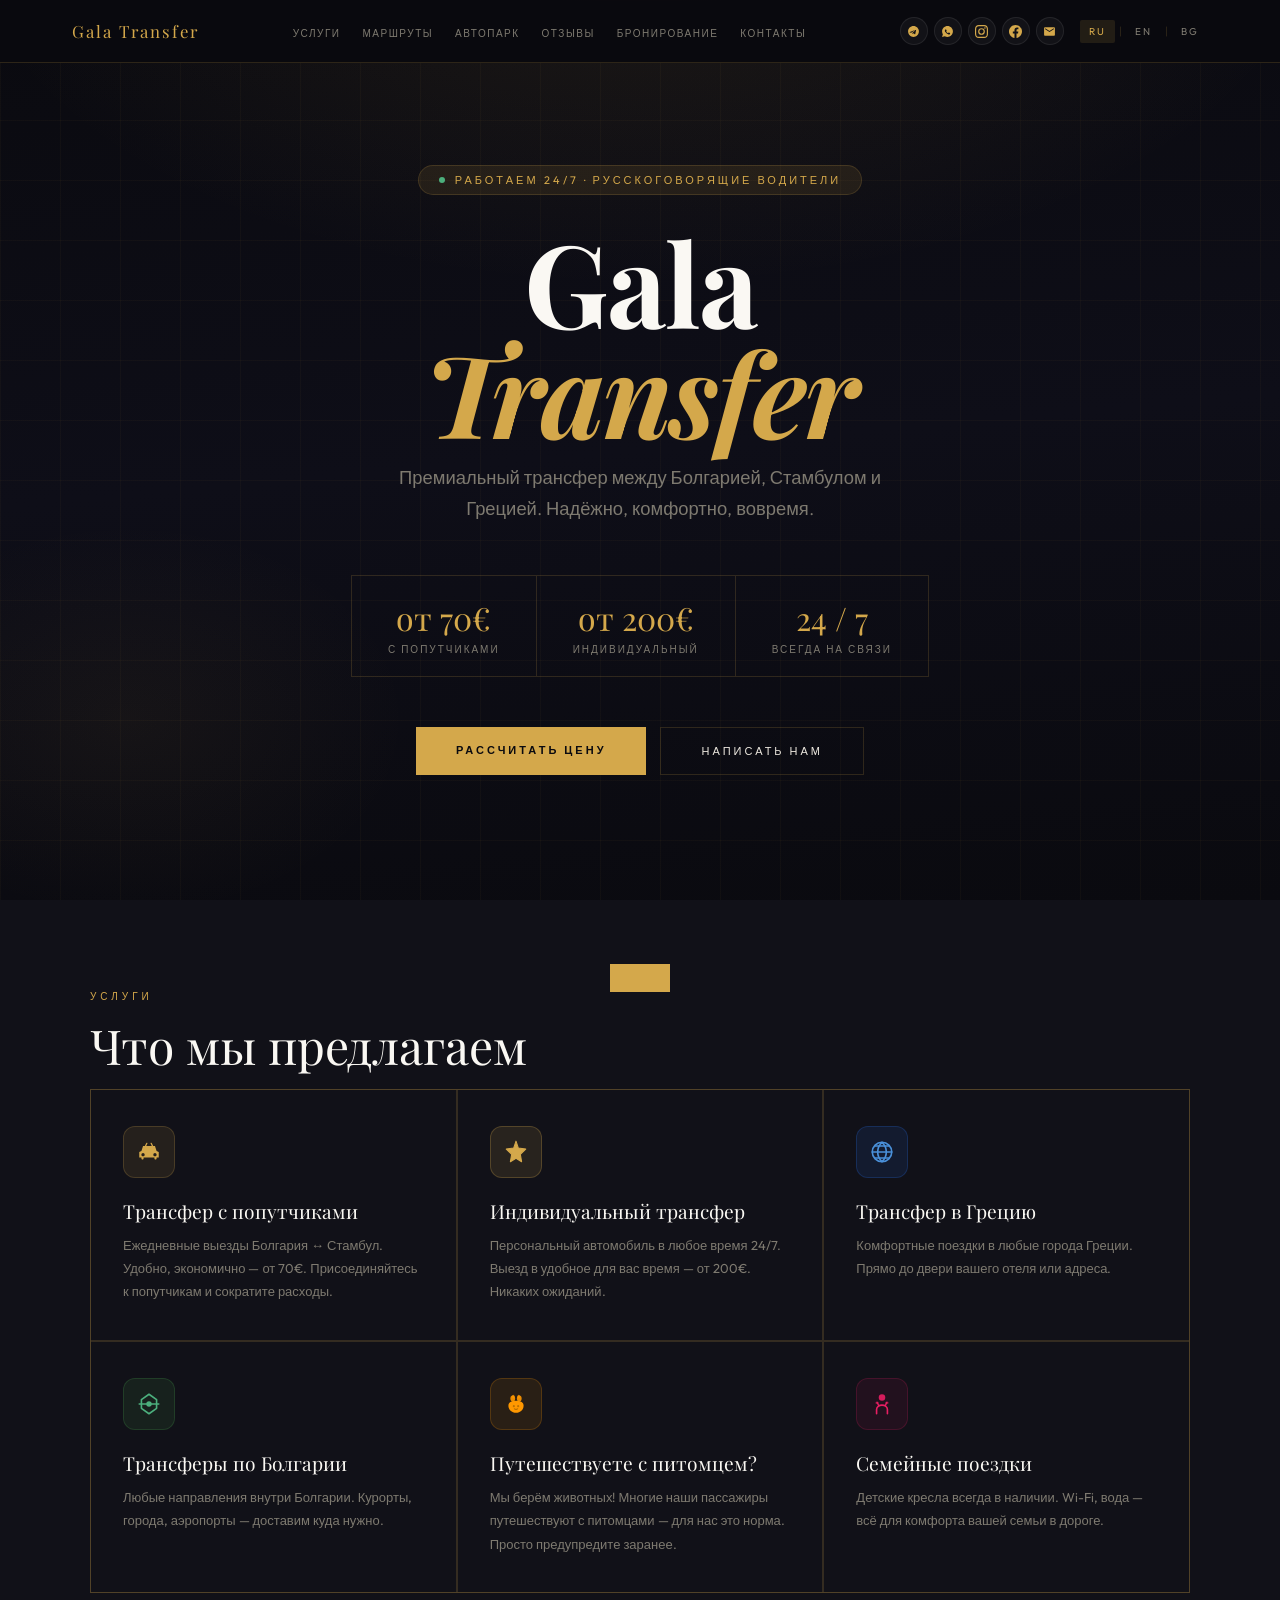
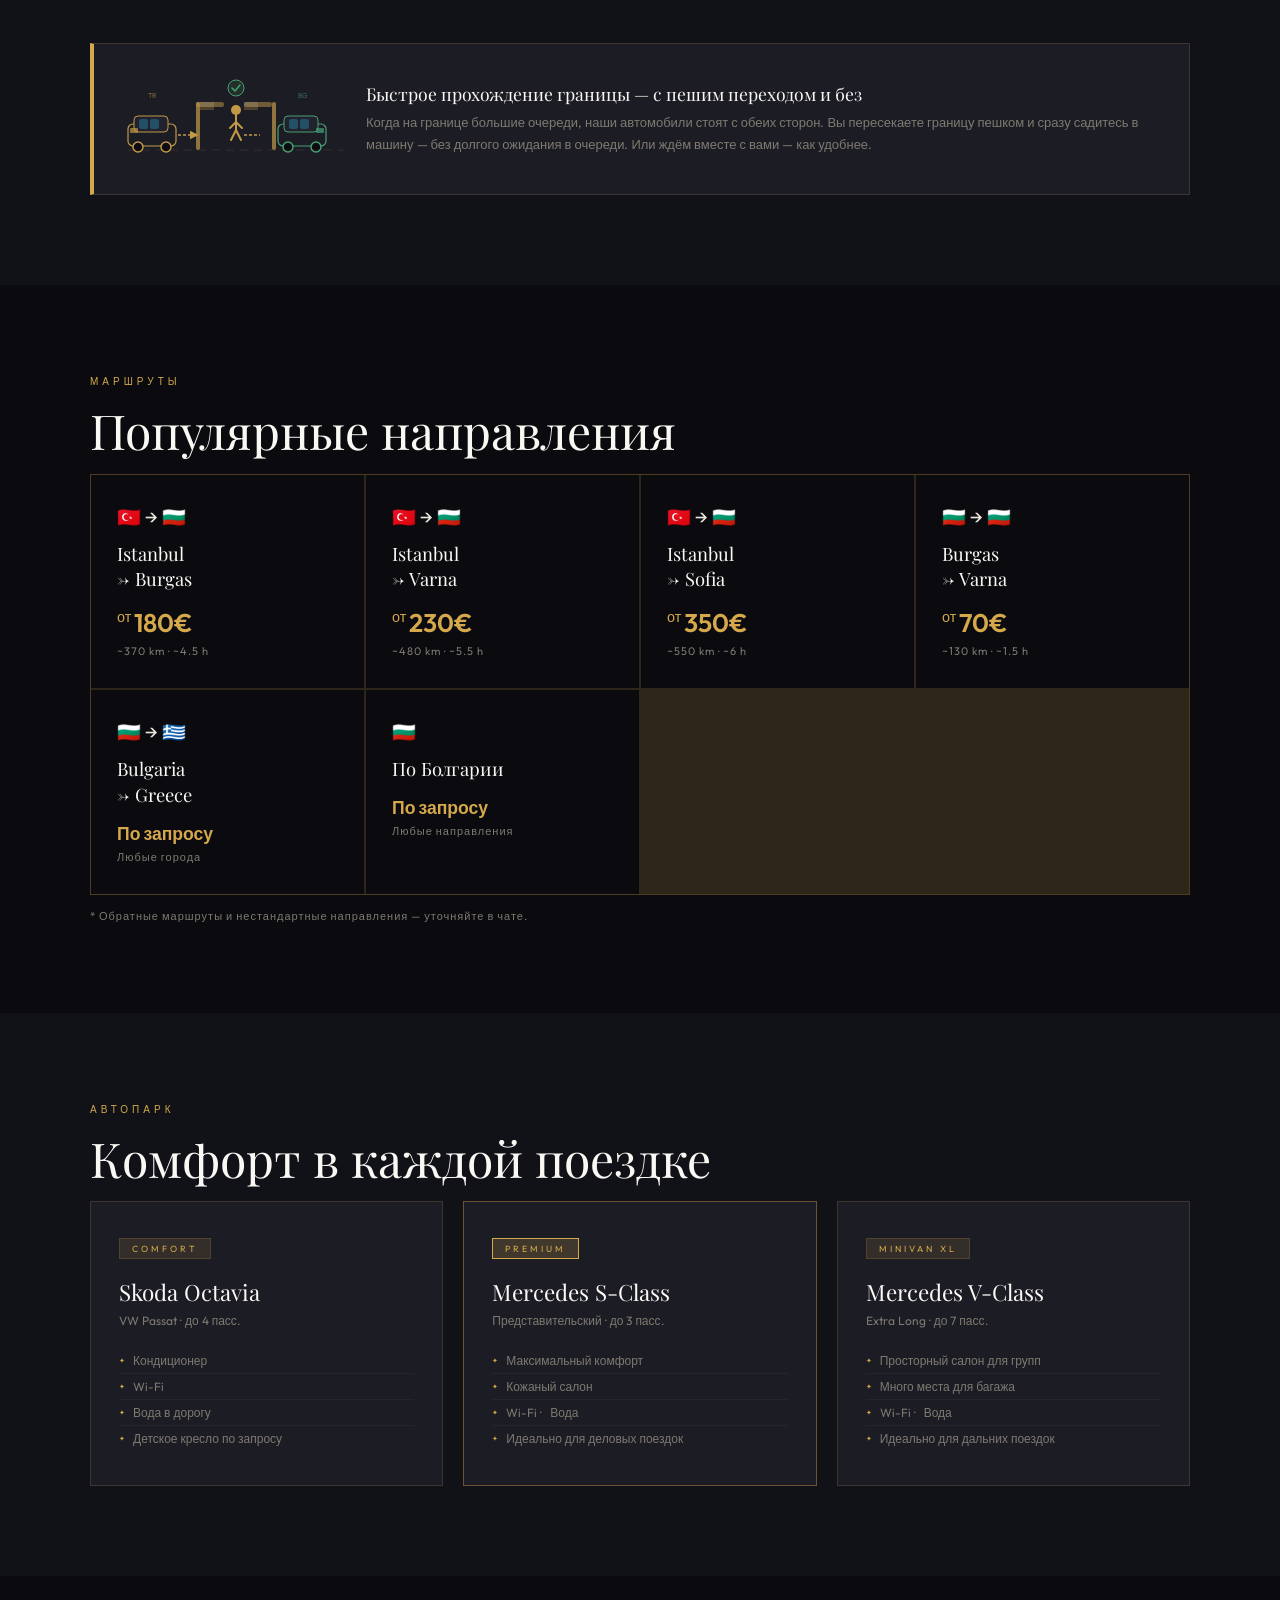
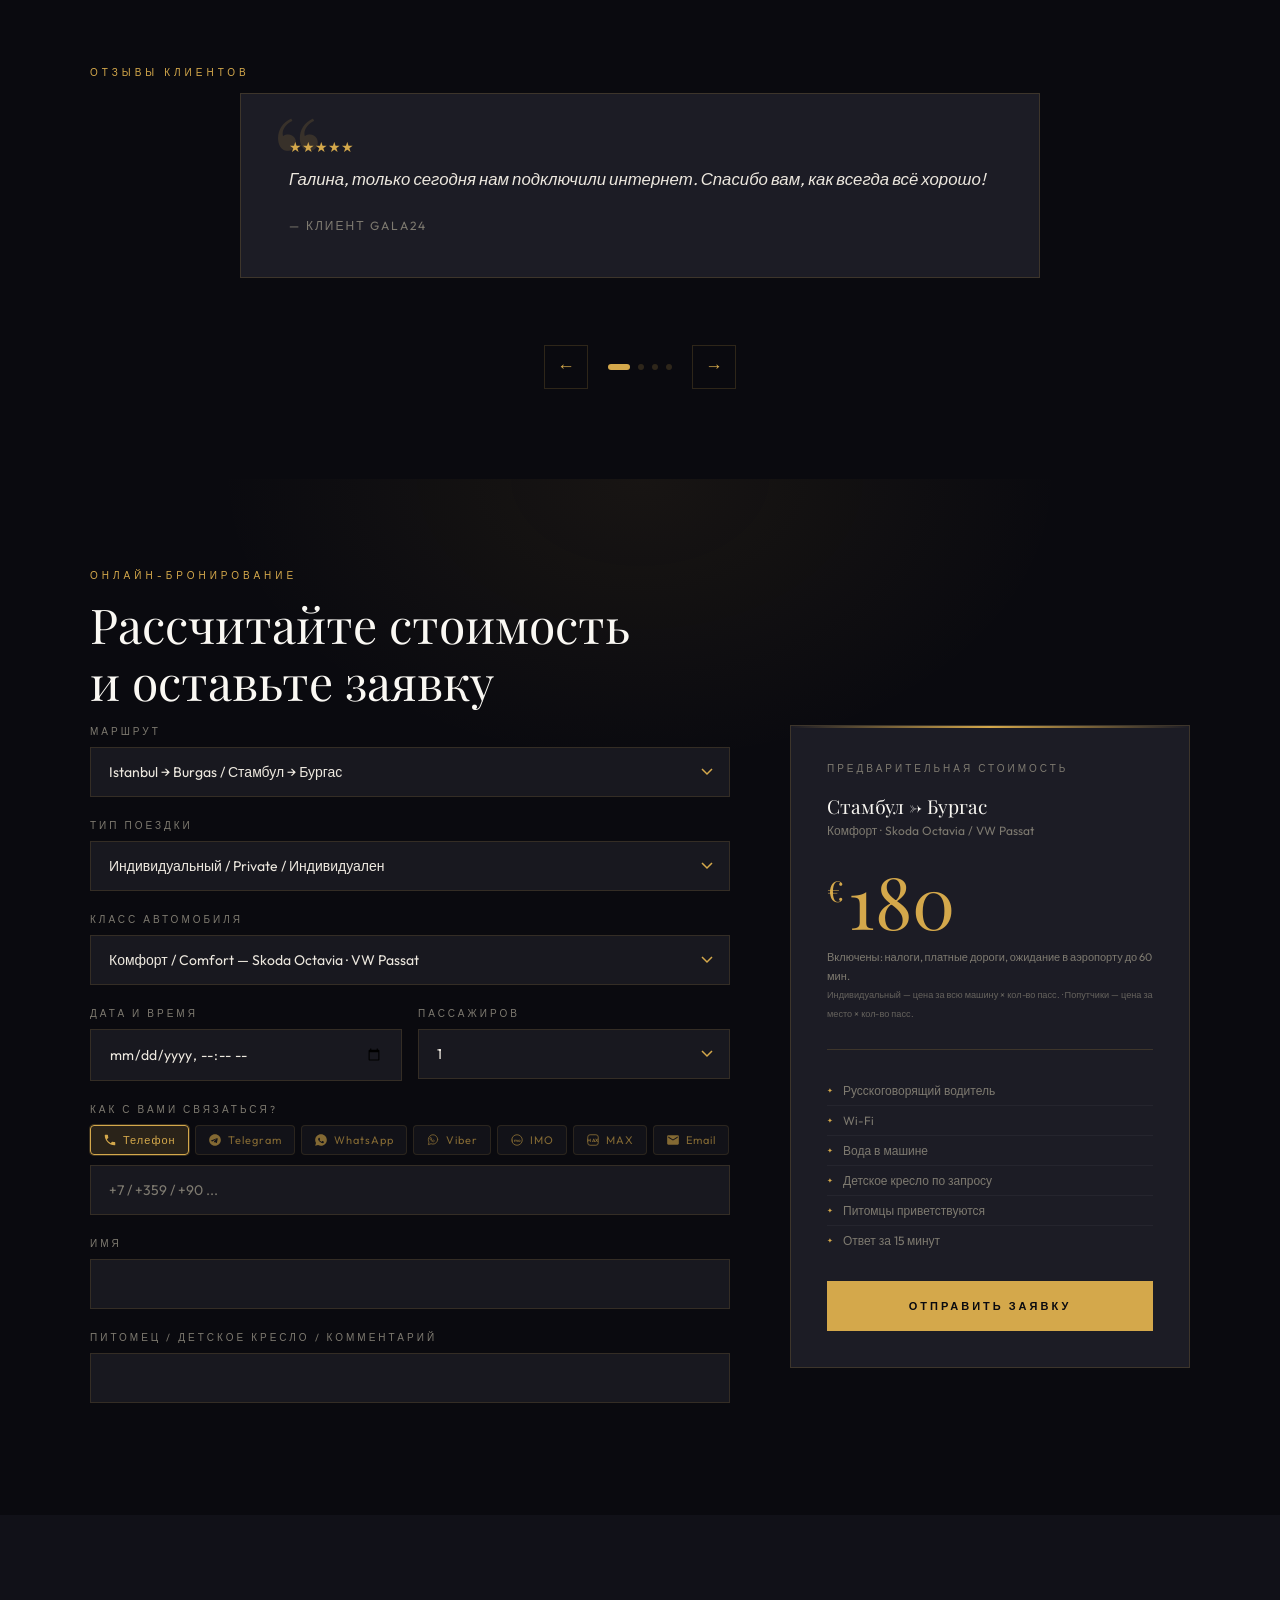
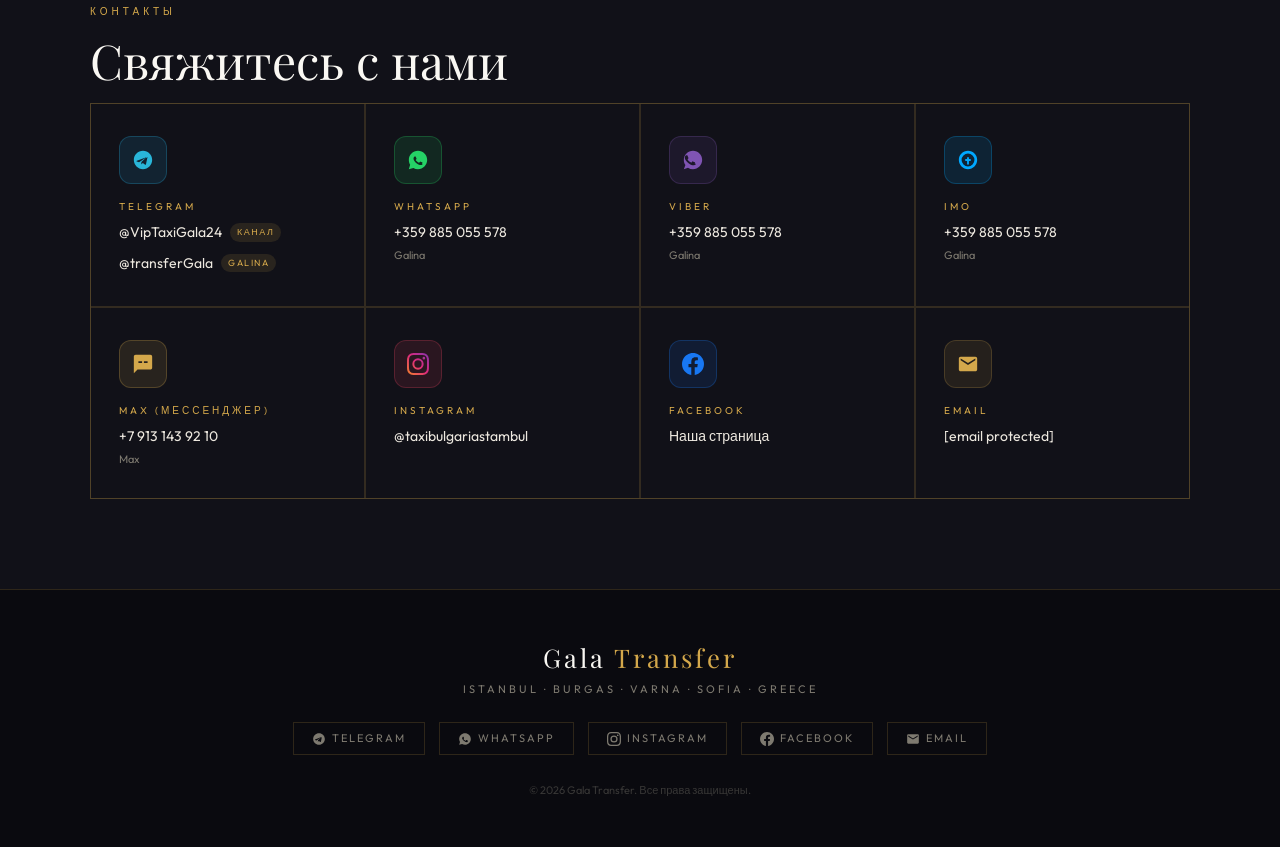
==== index.html @ 60eea278 "Update index.html" ====
<!DOCTYPE html>
<html lang="ru">
<head>
<meta charset="UTF-8">
<meta name="viewport" content="width=device-width, initial-scale=1.0">
<title>Gala Transfer — Трансфер Болгария · Стамбул · Греция</title>
<link rel="preconnect" href="https://fonts.googleapis.com">
<link href="https://fonts.googleapis.com/css2?family=Playfair+Display:ital,wght@0,400;0,700;1,400&family=Outfit:wght@300;400;500;600&display=swap" rel="stylesheet">

  <link rel="stylesheet" href="css/style.css">
</head>
<body>

<!-- ── SITE HEADER ── -->
<header class="site-header">
  <div class="header-inner">

    <a href="#" class="brand-top">Gala <span style="color:var(--gold)">Transfer</span></a>

    <nav>
      <ul class="nav-links">
        <li><a href="#services" class="t-ru">Услуги</a><a href="#services" class="t-en">Services</a><a href="#services" class="t-bg">Услуги</a></li>
        <li><a href="#routes"   class="t-ru">Маршруты</a><a href="#routes" class="t-en">Routes</a><a href="#routes" class="t-bg">Маршрути</a></li>
        <li><a href="#fleet"    class="t-ru">Автопарк</a><a href="#fleet" class="t-en">Fleet</a><a href="#fleet" class="t-bg">Автопарк</a></li>
        <li><a href="#reviews"  class="t-ru">Отзывы</a><a href="#reviews" class="t-en">Reviews</a><a href="#reviews" class="t-bg">Отзиви</a></li>
        <li><a href="#booking"  class="t-ru">Бронирование</a><a href="#booking" class="t-en">Book</a><a href="#booking" class="t-bg">Резервация</a></li>
        <li><a href="#contacts" class="t-ru">Контакты</a><a href="#contacts" class="t-en">Contacts</a><a href="#contacts" class="t-bg">Контакти</a></li>
      </ul>
    </nav>

    <div class="header-right">
      <!-- social icons desktop -->
      <div class="header-socials">
        <!-- Telegram -->
        <a href="https://t.me/VipTaxiGala24" target="_blank" class="h-ico" title="Telegram">
          <svg viewBox="0 0 24 24" fill="none"><path d="M12 2C6.477 2 2 6.477 2 12s4.477 10 10 10 10-4.477 10-10S17.523 2 12 2zm4.93 6.77l-1.68 7.92c-.12.56-.45.7-.91.43l-2.52-1.85-1.22 1.17c-.13.14-.25.25-.51.25l.18-2.56 4.65-4.2c.2-.18-.04-.28-.31-.1L7.67 14.5l-2.47-.77c-.54-.17-.55-.54.11-.8l9.64-3.72c.45-.16.84.11.68.56z" fill="currentColor"/></svg>
        </a>
        <!-- WhatsApp -->
        <a href="https://wa.me/359885055578" target="_blank" class="h-ico" title="WhatsApp">
          <svg viewBox="0 0 24 24" fill="none"><path d="M12 2C6.477 2 2 6.477 2 12c0 1.89.52 3.66 1.42 5.18L2 22l4.95-1.39A9.93 9.93 0 0012 22c5.523 0 10-4.477 10-10S17.523 2 12 2zm5.07 14.27c-.21.59-1.23 1.12-1.69 1.18-.43.06-.98.08-1.58-.1-.36-.11-.83-.26-1.42-.51-2.5-1.08-4.13-3.6-4.26-3.77-.12-.17-.99-1.32-.99-2.52 0-1.2.63-1.79.85-2.03.22-.24.48-.3.64-.3l.46.01c.15 0 .35-.06.54.41l.7 1.73c.06.14.1.3.02.48-.08.18-.12.29-.24.44-.12.15-.25.33-.36.44-.12.12-.24.25-.1.49.14.24.62.96 1.33 1.55.91.77 1.68 1.01 1.92 1.12.24.11.38.09.52-.05.14-.14.6-.7.76-.94.16-.24.32-.2.54-.12l1.7.8c.2.1.33.14.38.22.05.27-.06.88-.27 1.47z" fill="currentColor"/></svg>
        </a>
        <!-- Instagram -->
        <a href="https://www.instagram.com/taxibulgariastambul" target="_blank" class="h-ico" title="Instagram">
          <svg viewBox="0 0 24 24" fill="none"><path d="M12 2.163c3.204 0 3.584.012 4.85.07 3.252.148 4.771 1.691 4.919 4.919.058 1.265.069 1.645.069 4.849 0 3.205-.012 3.584-.069 4.849-.149 3.225-1.664 4.771-4.919 4.919-1.266.058-1.644.07-4.85.07-3.204 0-3.584-.012-4.849-.07-3.26-.149-4.771-1.699-4.919-4.92-.058-1.265-.07-1.644-.07-4.849 0-3.204.013-3.583.07-4.849.149-3.227 1.664-4.771 4.919-4.919 1.266-.057 1.645-.069 4.849-.069zM12 0C8.741 0 8.333.014 7.053.072 2.695.272.273 2.69.073 7.052.014 8.333 0 8.741 0 12c0 3.259.014 3.668.072 4.948.2 4.358 2.618 6.78 6.98 6.98C8.333 23.986 8.741 24 12 24c3.259 0 3.668-.014 4.948-.072 4.354-.2 6.782-2.618 6.979-6.98.059-1.28.073-1.689.073-4.948 0-3.259-.014-3.667-.072-4.947-.196-4.354-2.617-6.78-6.979-6.98C15.668.014 15.259 0 12 0zm0 5.838a6.162 6.162 0 100 12.324 6.162 6.162 0 000-12.324zM12 16a4 4 0 110-8 4 4 0 010 8zm6.406-11.845a1.44 1.44 0 100 2.881 1.44 1.44 0 000-2.881z" fill="currentColor"/></svg>
        </a>
        <!-- Facebook -->
        <a href="https://www.facebook.com/share/1E1BdqshFE/" target="_blank" class="h-ico" title="Facebook">
          <svg viewBox="0 0 24 24" fill="none"><path d="M24 12.073C24 5.405 18.627 0 12 0S0 5.405 0 12.073C0 18.1 4.388 23.094 10.125 24v-8.437H7.078v-3.49h3.047V9.43c0-3.007 1.792-4.669 4.533-4.669 1.312 0 2.686.235 2.686.235v2.953H15.83c-1.491 0-1.956.925-1.956 1.874v2.25h3.328l-.532 3.49h-2.796V24C19.612 23.094 24 18.1 24 12.073z" fill="currentColor"/></svg>
        </a>
        <!-- Email -->
        <a href="mailto:galinanaymov@gmail.com" class="h-ico" title="Email">
          <svg viewBox="0 0 24 24" fill="none"><path d="M20 4H4c-1.1 0-2 .9-2 2v12c0 1.1.9 2 2 2h16c1.1 0 2-.9 2-2V6c0-1.1-.9-2-2-2zm0 4l-8 5-8-5V6l8 5 8-5v2z" fill="currentColor"/></svg>
        </a>
      </div>

      <div class="lang-group">
        <button class="lang-btn active" onclick="setLang('ru')" id="btn-ru">RU</button>
        <span class="lang-sep">|</span>
        <button class="lang-btn" onclick="setLang('en')" id="btn-en">EN</button>
        <span class="lang-sep">|</span>
        <button class="lang-btn" onclick="setLang('bg')" id="btn-bg">BG</button>
      </div>

      <button class="burger" id="burger" onclick="toggleMenu()" aria-label="Menu">
        <span></span><span></span><span></span>
      </button>
    </div>
  </div>
</header>

<!-- ── MOBILE DRAWER ── -->
<div class="mobile-drawer" id="mobileDrawer">
  <ul class="mob-nav">
    <li><a href="#services" onclick="closeMenu()" class="t-ru">Услуги</a><a href="#services" onclick="closeMenu()" class="t-en">Services</a><a href="#services" onclick="closeMenu()" class="t-bg">Услуги</a></li>
    <li><a href="#routes"   onclick="closeMenu()" class="t-ru">Маршруты</a><a href="#routes" onclick="closeMenu()" class="t-en">Routes</a><a href="#routes" onclick="closeMenu()" class="t-bg">Маршрути</a></li>
    <li><a href="#fleet"    onclick="closeMenu()" class="t-ru">Автопарк</a><a href="#fleet" onclick="closeMenu()" class="t-en">Fleet</a><a href="#fleet" onclick="closeMenu()" class="t-bg">Автопарк</a></li>
    <li><a href="#reviews"  onclick="closeMenu()" class="t-ru">Отзывы</a><a href="#reviews" onclick="closeMenu()" class="t-en">Reviews</a><a href="#reviews" onclick="closeMenu()" class="t-bg">Отзиви</a></li>
    <li><a href="#booking"  onclick="closeMenu()" class="t-ru">Бронирование</a><a href="#booking" onclick="closeMenu()" class="t-en">Book</a><a href="#booking" onclick="closeMenu()" class="t-bg">Резервация</a></li>
    <li><a href="#contacts" onclick="closeMenu()" class="t-ru">Контакты</a><a href="#contacts" onclick="closeMenu()" class="t-en">Contacts</a><a href="#contacts" onclick="closeMenu()" class="t-bg">Контакти</a></li>
  </ul>
  <div class="mob-lang">
    <button class="lang-btn active" onclick="setLang('ru')" id="mob-btn-ru">RU</button>
    <button class="lang-btn" onclick="setLang('en')" id="mob-btn-en">EN</button>
    <button class="lang-btn" onclick="setLang('bg')" id="mob-btn-bg">BG</button>
  </div>
  <div class="mob-socials">
    <a href="https://t.me/VipTaxiGala24" target="_blank" class="h-ico" title="Telegram" style="width:36px;height:36px">
      <svg viewBox="0 0 24 24" width="16" height="16"><path d="M12 2C6.477 2 2 6.477 2 12s4.477 10 10 10 10-4.477 10-10S17.523 2 12 2zm4.93 6.77l-1.68 7.92c-.12.56-.45.7-.91.43l-2.52-1.85-1.22 1.17c-.13.14-.25.25-.51.25l.18-2.56 4.65-4.2c.2-.18-.04-.28-.31-.1L7.67 14.5l-2.47-.77c-.54-.17-.55-.54.11-.8l9.64-3.72c.45-.16.84.11.68.56z" fill="#D4A84B"/></svg>
    </a>
    <a href="https://wa.me/359885055578" target="_blank" class="h-ico" title="WhatsApp" style="width:36px;height:36px">
      <svg viewBox="0 0 24 24" width="16" height="16"><path d="M12 2C6.477 2 2 6.477 2 12c0 1.89.52 3.66 1.42 5.18L2 22l4.95-1.39A9.93 9.93 0 0012 22c5.523 0 10-4.477 10-10S17.523 2 12 2zm5.07 14.27c-.21.59-1.23 1.12-1.69 1.18-.43.06-.98.08-1.58-.1-.36-.11-.83-.26-1.42-.51-2.5-1.08-4.13-3.6-4.26-3.77-.12-.17-.99-1.32-.99-2.52 0-1.2.63-1.79.85-2.03.22-.24.48-.3.64-.3l.46.01c.15 0 .35-.06.54.41l.7 1.73c.06.14.1.3.02.48-.08.18-.12.29-.24.44-.12.15-.25.33-.36.44-.12.12-.24.25-.1.49.14.24.62.96 1.33 1.55.91.77 1.68 1.01 1.92 1.12.24.11.38.09.52-.05.14-.14.6-.7.76-.94.16-.24.32-.2.54-.12l1.7.8c.2.1.33.14.38.22.05.27-.06.88-.27 1.47z" fill="#D4A84B"/></svg>
    </a>
    <a href="https://www.instagram.com/taxibulgariastambul" target="_blank" class="h-ico" title="Instagram" style="width:36px;height:36px">
      <svg viewBox="0 0 24 24" width="16" height="16"><path d="M12 2.163c3.204 0 3.584.012 4.85.07 3.252.148 4.771 1.691 4.919 4.919.058 1.265.069 1.645.069 4.849 0 3.205-.012 3.584-.069 4.849-.149 3.225-1.664 4.771-4.919 4.919-1.266.058-1.644.07-4.85.07-3.204 0-3.584-.012-4.849-.07-3.26-.149-4.771-1.699-4.919-4.92-.058-1.265-.07-1.644-.07-4.849 0-3.204.013-3.583.07-4.849.149-3.227 1.664-4.771 4.919-4.919 1.266-.057 1.645-.069 4.849-.069zM12 0C8.741 0 8.333.014 7.053.072 2.695.272.273 2.69.073 7.052.014 8.333 0 8.741 0 12c0 3.259.014 3.668.072 4.948.2 4.358 2.618 6.78 6.98 6.98C8.333 23.986 8.741 24 12 24c3.259 0 3.668-.014 4.948-.072 4.354-.2 6.782-2.618 6.979-6.98.059-1.28.073-1.689.073-4.948 0-3.259-.014-3.667-.072-4.947-.196-4.354-2.617-6.78-6.979-6.98C15.668.014 15.259 0 12 0zm0 5.838a6.162 6.162 0 100 12.324 6.162 6.162 0 000-12.324zM12 16a4 4 0 110-8 4 4 0 010 8zm6.406-11.845a1.44 1.44 0 100 2.881 1.44 1.44 0 000-2.881z" fill="#D4A84B"/></svg>
    </a>
    <a href="https://www.facebook.com/share/1E1BdqshFE/" target="_blank" class="h-ico" title="Facebook" style="width:36px;height:36px">
      <svg viewBox="0 0 24 24" width="16" height="16"><path d="M24 12.073C24 5.405 18.627 0 12 0S0 5.405 0 12.073C0 18.1 4.388 23.094 10.125 24v-8.437H7.078v-3.49h3.047V9.43c0-3.007 1.792-4.669 4.533-4.669 1.312 0 2.686.235 2.686.235v2.953H15.83c-1.491 0-1.956.925-1.956 1.874v2.25h3.328l-.532 3.49h-2.796V24C19.612 23.094 24 18.1 24 12.073z" fill="#D4A84B"/></svg>
    </a>
    <a href="mailto:galinanaymov@gmail.com" class="h-ico" title="Email" style="width:36px;height:36px">
      <svg viewBox="0 0 24 24" width="16" height="16"><path d="M20 4H4c-1.1 0-2 .9-2 2v12c0 1.1.9 2 2 2h16c1.1 0 2-.9 2-2V6c0-1.1-.9-2-2-2zm0 4l-8 5-8-5V6l8 5 8-5v2z" fill="#D4A84B"/></svg>
    </a>
  </div>
</div>

<!-- ══════════════════════════════ HERO ══════════════════════════════ -->
<section class="hero">
  <div class="hero-bg"></div>
  <div class="hero-grid"></div>

  <div class="hero-badge">
    <div class="hero-badge-dot"></div>
    <span class="t-ru">Работаем 24/7 · Русскоговорящие водители</span>
    <span class="t-en">Operating 24/7 · Russian-speaking drivers</span>
    <span class="t-bg">Работим 24/7 · Руско говорящи шофьори</span>
  </div>

  <h1>Gala<br><span class="accent">Transfer</span></h1>

  <p class="hero-tagline">
    <span class="t-ru">Премиальный трансфер между Болгарией, Стамбулом и Грецией. Надёжно, комфортно, вовремя.</span>
    <span class="t-en">Premium transfer between Bulgaria, Istanbul and Greece. Reliable, comfortable, on time.</span>
    <span class="t-bg">Премиум трансфер между България, Истанбул и Гърция. Надеждно, комфортно, навреме.</span>
  </p>

  <div class="hero-prices">
    <div class="hero-price-item">
            <span class="hero-price-num t-ru">от 70€</span>
<span class="hero-price-num t-en">from 70€</span>
<span class="hero-price-num t-bg">от 70€</span>
      <div class="hero-price-desc">
        <span class="t-ru">С попутчиками</span>
        <span class="t-en">Shared ride</span>
        <span class="t-bg">Споделено</span>
      </div>
    </div>
    <div class="hero-price-item">
       <span class="hero-price-num t-ru">от 200€</span>
<span class="hero-price-num t-en">from 200€</span>
      <span class="hero-price-num t-bg">от 200€</span>
      <div class="hero-price-desc">
        <span class="t-ru">Индивидуальный</span>
        <span class="t-en">Private transfer</span>
        <span class="t-bg">Индивидуален</span>
      </div>
    </div>
    <div class="hero-price-item">
      <span class="hero-price-num">24 / 7</span>
      <div class="hero-price-desc">
        <span class="t-ru">Всегда на связи</span>
        <span class="t-en">Always available</span>
        <span class="t-bg">Винаги на линия</span>
      </div>
    </div>
  </div>

  <div class="hero-cta">
    <a href="#booking" class="btn-primary">
      <span class="t-ru">Рассчитать цену</span>
      <span class="t-en">Get a price</span>
      <span class="t-bg">Изчисли цена</span>
    </a>
    <a href="#contacts" class="btn-outline">
      <span class="t-ru">Написать нам</span>
      <span class="t-en">Contact us</span>
      <span class="t-bg">Свържете се</span>
    </a>
  </div>
</section>

<!-- ══════════════════════════════ SERVICES ══════════════════════════════ -->
<section class="section services-section" id="services">
  <div class="section-inner">
    <p class="section-label fade-in">
      <span class="t-ru">Услуги</span><span class="t-en">Services</span><span class="t-bg">Услуги</span>
    </p>
    <h2 class="section-title fade-in">
      <span class="t-ru">Что мы предлагаем</span>
      <span class="t-en">What we offer</span>
      <span class="t-bg">Какво предлагаме</span>
    </h2>

    <div class="services-grid fade-in">

      <div class="service-card">
        <div class="svc-ico" style="background:rgba(212,168,75,.1);border-color:rgba(212,168,75,.2)">
          <svg viewBox="0 0 24 24" fill="none" xmlns="http://www.w3.org/2000/svg">
            <path d="M5 11L6.5 6.5H17.5L19 11M17.5 16C16.672 16 16 15.328 16 14.5S16.672 13 17.5 13 19 13.672 19 14.5 18.328 16 17.5 16zM6.5 16C5.672 16 5 15.328 5 14.5S5.672 13 6.5 13 8 13.672 8 14.5 7.328 16 6.5 16zM19 11H5L3 12V17H5V18C5 18.552 5.448 19 6 19S7 18.552 7 18V17H17V18C17 18.552 17.448 19 18 19S19 18.552 19 18V17H21V12L19 11Z" fill="#D4A84B"/>
            <path d="M8 8H16M10 4L8 8M14 4L16 8" stroke="#D4A84B" stroke-width="1.2" stroke-linecap="round"/>
          </svg>
        </div>
        <div class="service-title">
          <span class="t-ru">Трансфер с попутчиками</span>
          <span class="t-en">Shared transfer</span>
          <span class="t-bg">Трансфер с пътници</span>
        </div>
        <div class="service-desc">
          <span class="t-ru">Ежедневные выезды Болгария ↔ Стамбул. Удобно, экономично — от 70€. Присоединяйтесь к попутчикам и сократите расходы.</span>
          <span class="t-en">Daily departures Bulgaria ↔ Istanbul. Convenient and economical from €70. Join fellow travellers and reduce your costs.</span>
          <span class="t-bg">Ежедневни тръгвания България ↔ Истанбул. Удобно и икономично от 70€.</span>
        </div>
      </div>

      <div class="service-card">
        <div class="svc-ico" style="background:rgba(212,168,75,.12);border-color:rgba(212,168,75,.25)">
          <svg viewBox="0 0 24 24" fill="none">
            <path d="M12 2L14.09 8.26L21 9.27L16 14.14L17.18 21.02L12 17.77L6.82 21.02L8 14.14L3 9.27L9.91 8.26L12 2Z" fill="#D4A84B" stroke="#D4A84B" stroke-width="1" stroke-linejoin="round"/>
          </svg>
        </div>
        <div class="service-title">
          <span class="t-ru">Индивидуальный трансфер</span>
          <span class="t-en">Private transfer</span>
          <span class="t-bg">Индивидуален трансфер</span>
        </div>
        <div class="service-desc">
          <span class="t-ru">Персональный автомобиль в любое время 24/7. Выезд в удобное для вас время — от 200€. Никаких ожиданий.</span>
          <span class="t-en">Your personal vehicle any time, 24/7. Departure at your preferred time from €200. No waiting.</span>
          <span class="t-bg">Личен автомобил по всяко време 24/7 от 200€. Без чакане.</span>
        </div>
      </div>

      <div class="service-card">
        <div class="svc-ico" style="background:rgba(41,121,255,.1);border-color:rgba(41,121,255,.2)">
          <svg viewBox="0 0 24 24" fill="none">
            <circle cx="12" cy="12" r="9" stroke="#4A90D9" stroke-width="1.5"/>
            <path d="M3 12H21M12 3C12 3 8 7 8 12S12 21 12 21M12 3C12 3 16 7 16 12S12 21 12 21" stroke="#4A90D9" stroke-width="1.5" stroke-linecap="round"/>
            <path d="M5.5 6.5H18.5M5.5 17.5H18.5" stroke="#4A90D9" stroke-width="1.5" stroke-linecap="round"/>
          </svg>
        </div>
        <div class="service-title">
          <span class="t-ru">Трансфер в Грецию</span>
          <span class="t-en">Greece transfers</span>
          <span class="t-bg">Трансфер до Гърция</span>
        </div>
        <div class="service-desc">
          <span class="t-ru">Комфортные поездки в любые города Греции. Прямо до двери вашего отеля или адреса.</span>
          <span class="t-en">Comfortable rides to any city in Greece. Right to your hotel door or address.</span>
          <span class="t-bg">Комфортни пътувания до всеки град в Гърция. Директно до хотела ви.</span>
        </div>
      </div>

      <div class="service-card">
        <div class="svc-ico" style="background:rgba(76,175,80,.1);border-color:rgba(76,175,80,.2)">
          <svg viewBox="0 0 24 24" fill="none">
            <path d="M3 12H21" stroke="#4CAF7D" stroke-width="1.5" stroke-linecap="round"/>
            <path d="M12 3L19 8V16L12 21L5 16V8L12 3Z" stroke="#4CAF7D" stroke-width="1.5" stroke-linejoin="round"/>
            <circle cx="12" cy="12" r="2.5" fill="#4CAF7D"/>
          </svg>
        </div>
        <div class="service-title">
          <span class="t-ru">Трансферы по Болгарии</span>
          <span class="t-en">Transfers across Bulgaria</span>
          <span class="t-bg">Трансфери из България</span>
        </div>
        <div class="service-desc">
          <span class="t-ru">Любые направления внутри Болгарии. Курорты, города, аэропорты — доставим куда нужно.</span>
          <span class="t-en">Any destination within Bulgaria. Resorts, cities, airports — we'll take you wherever you need.</span>
          <span class="t-bg">Всякакви дестинации в България — курорти, градове, летища.</span>
        </div>
      </div>

      <div class="service-card">
        <div class="svc-ico" style="background:rgba(255,152,0,.1);border-color:rgba(255,152,0,.2)">
          <svg viewBox="0 0 24 24" fill="none">
            <!-- dog silhouette -->
            <ellipse cx="9" cy="7" rx="2.2" ry="2.8" fill="#FF9800" opacity=".9"/>
            <ellipse cx="15" cy="7" rx="2.2" ry="2.8" fill="#FF9800" opacity=".9"/>
            <path d="M5 13.5C5 10.5 7.5 9 12 9C16.5 9 19 10.5 19 13.5C19 17 16 20 12 20C8 20 5 17 5 13.5Z" fill="#FF9800"/>
            <ellipse cx="9.5" cy="5.2" rx="1.2" ry="1.8" fill="#FF9800" opacity=".7"/>
            <ellipse cx="14.5" cy="5.2" rx="1.2" ry="1.8" fill="#FF9800" opacity=".7"/>
            <circle cx="10" cy="14" r="1" fill="rgba(0,0,0,.25)"/>
            <circle cx="14" cy="14" r="1" fill="rgba(0,0,0,.25)"/>
            <path d="M10.5 16.5Q12 17.5 13.5 16.5" stroke="rgba(0,0,0,.3)" stroke-width="1" stroke-linecap="round" fill="none"/>
          </svg>
        </div>
        <div class="service-title">
          <span class="t-ru">Путешествуете с питомцем?</span>
          <span class="t-en">Travelling with a pet?</span>
          <span class="t-bg">Пътувате с домашен любимец?</span>
        </div>
        <div class="service-desc">
          <span class="t-ru">Мы берём животных! Многие наши пассажиры путешествуют с питомцами — для нас это норма. Просто предупредите заранее.</span>
          <span class="t-en">We welcome pets! Many of our passengers travel with animals — just let us know in advance.</span>
          <span class="t-bg">Приемаме домашни любимци! Просто ни уведомете предварително.</span>
        </div>
      </div>

      <div class="service-card">
        <div class="svc-ico" style="background:rgba(233,30,99,.08);border-color:rgba(233,30,99,.18)">
          <svg viewBox="0 0 24 24" fill="none">
            <circle cx="12" cy="6" r="3" fill="#E91E63" opacity=".9"/>
            <path d="M7 21V17C7 14.8 9.2 13 12 13C14.8 13 17 14.8 17 17V21" stroke="#E91E63" stroke-width="1.5" stroke-linecap="round"/>
            <path d="M9 13.5L7.5 10.5M15 13.5L16.5 10.5" stroke="#E91E63" stroke-width="1.2" stroke-linecap="round"/>
            <rect x="6" y="10" width="3" height="2" rx="1" fill="#E91E63" opacity=".6"/>
            <rect x="15" y="10" width="3" height="2" rx="1" fill="#E91E63" opacity=".6"/>
          </svg>
        </div>
        <div class="service-title">
          <span class="t-ru">Семейные поездки</span>
          <span class="t-en">Family trips</span>
          <span class="t-bg">Семейни пътувания</span>
        </div>
        <div class="service-desc">
          <span class="t-ru">Детские кресла всегда в наличии. Wi-Fi, вода — всё для комфорта вашей семьи в дороге.</span>
          <span class="t-en">Child seats always available. Wi-Fi, water — everything for your family's comfort on the road.</span>
          <span class="t-bg">Детски столчета винаги налични. Wi-Fi, вода — всичко за комфорта на семейството ви.</span>
        </div>
      </div>

    </div>

    <!-- BORDER CROSSING BANNER -->
    <div class="border-banner fade-in">
      <!-- SVG illustration: car | flag/barrier | person walking | flag | car -->
      <div class="border-svg-wrap">
        <svg viewBox="0 0 220 90" xmlns="http://www.w3.org/2000/svg" style="width:220px;height:90px;flex-shrink:0">
          <!-- Left car -->
          <rect x="2" y="52" width="48" height="22" rx="5" fill="#1C1C25" stroke="#D4A84B" stroke-width="1.2"/>
          <rect x="8" y="44" width="34" height="16" rx="4" fill="#232330" stroke="#D4A84B" stroke-width="1"/>
          <circle cx="12" cy="75" r="5" fill="#0A0A0F" stroke="#D4A84B" stroke-width="1.5"/>
          <circle cx="40" cy="75" r="5" fill="#0A0A0F" stroke="#D4A84B" stroke-width="1.5"/>
          <rect x="4" y="56" width="8" height="5" rx="1" fill="#D4A84B" opacity=".7"/><!-- headlight -->
          <rect x="13" y="47" width="9" height="10" rx="2" fill="#29B6D9" opacity=".35"/>
          <rect x="24" y="47" width="9" height="10" rx="2" fill="#29B6D9" opacity=".35"/>
          <!-- Arrow right from left car -->
          <path d="M52 63 L68 63" stroke="#D4A84B" stroke-width="1.5" stroke-dasharray="3,2" marker-end="url(#arr)"/>
          <!-- Barrier / border post left -->
          <rect x="70" y="30" width="4" height="48" rx="2" fill="#D4A84B" opacity=".7"/>
          <rect x="70" y="30" width="28" height="5" rx="2" fill="#D4A84B" opacity=".5"/>
          <!-- Flag stripes left post -->
          <rect x="74" y="30" width="14" height="4" fill="#fff" opacity=".15"/>
          <rect x="74" y="34" width="14" height="4" fill="#D4A84B" opacity=".3"/>
          <!-- Walking person (centre) -->
          <circle cx="110" cy="38" r="5" fill="#D4A84B"/>
          <path d="M110 43 L110 58 M110 50 L104 56 M110 50 L116 56" stroke="#D4A84B" stroke-width="2" stroke-linecap="round"/>
          <path d="M110 58 L105 68 M110 58 L115 68" stroke="#D4A84B" stroke-width="2" stroke-linecap="round"/>
          <!-- Arrow right from person -->
          <path d="M118 63 L134 63" stroke="#D4A84B" stroke-width="1.5" stroke-dasharray="3,2"/>
          <!-- Barrier right post -->
          <rect x="146" y="30" width="4" height="48" rx="2" fill="#D4A84B" opacity=".7"/>
          <rect x="118" y="30" width="28" height="5" rx="2" fill="#D4A84B" opacity=".5"/>
          <rect x="118" y="30" width="14" height="4" fill="#fff" opacity=".15"/>
          <rect x="118" y="34" width="14" height="4" fill="#D4A84B" opacity=".3"/>
          <!-- Right car -->
          <rect x="152" y="52" width="48" height="22" rx="5" fill="#1C1C25" stroke="#4CAF7D" stroke-width="1.2"/>
          <rect x="158" y="44" width="34" height="16" rx="4" fill="#232330" stroke="#4CAF7D" stroke-width="1"/>
          <circle cx="162" cy="75" r="5" fill="#0A0A0F" stroke="#4CAF7D" stroke-width="1.5"/>
          <circle cx="190" cy="75" r="5" fill="#0A0A0F" stroke="#4CAF7D" stroke-width="1.5"/>
          <rect x="190" y="56" width="8" height="5" rx="1" fill="#4CAF7D" opacity=".7"/>
          <rect x="163" y="47" width="9" height="10" rx="2" fill="#29B6D9" opacity=".35"/>
          <rect x="174" y="47" width="9" height="10" rx="2" fill="#29B6D9" opacity=".35"/>
          <!-- Road line -->
          <path d="M2 78 L218 78" stroke="rgba(212,168,75,.15)" stroke-width="1" stroke-dasharray="8,6"/>
          <!-- Arrow marker -->
          <defs>
            <marker id="arr" markerWidth="6" markerHeight="6" refX="3" refY="3" orient="auto">
              <path d="M0,0 L6,3 L0,6 Z" fill="#D4A84B"/>
            </marker>
          </defs>
          <!-- Label: TR side -->
          <text x="26" y="26" font-size="7" fill="#D4A84B" opacity=".6" text-anchor="middle" font-family="Outfit,sans-serif">TR</text>
          <!-- Label: BG side -->
          <text x="176" y="26" font-size="7" fill="#4CAF7D" opacity=".6" text-anchor="middle" font-family="Outfit,sans-serif">BG</text>
          <!-- Checkmark badge -->
          <circle cx="110" cy="16" r="8" fill="rgba(76,175,80,.15)" stroke="#4CAF7D" stroke-width="1"/>
          <path d="M106 16 L109 19 L114 13" stroke="#4CAF7D" stroke-width="1.5" stroke-linecap="round" stroke-linejoin="round" fill="none"/>
        </svg>
      </div>
      <div>
        <div class="border-title">
          <span class="t-ru">Быстрое прохождение границы — с пешим переходом и без</span>
          <span class="t-en">Fast border crossing — with or without on-foot transit</span>
          <span class="t-bg">Бързо преминаване на границата — пеша или с кола</span>
        </div>
        <div class="border-desc">
          <span class="t-ru">Когда на границе большие очереди, наши автомобили стоят с обеих сторон. Вы пересекаете границу пешком и сразу садитесь в машину — без долгого ожидания в очереди. Или ждём вместе с вами — как удобнее.</span>
          <span class="t-en">When queues are long, our cars are waiting on both sides of the border. You cross on foot and get in immediately — no long wait in a traffic queue. Or we wait together — your choice.</span>
          <span class="t-bg">При дълги опашки на границата, колите ни чакат от двете страни. Прекосявате пеш и веднага сядате в колата — без дълго чакане. Или чакаме заедно с вас.</span>
        </div>
      </div>
    </div>
  </div>
</section>

<!-- ══════════════════════════════ ROUTES ══════════════════════════════ -->
<section class="section" id="routes">
  <div class="section-inner">
    <p class="section-label fade-in">
      <span class="t-ru">Маршруты</span><span class="t-en">Routes</span><span class="t-bg">Маршрути</span>
    </p>
    <h2 class="section-title fade-in">
      <span class="t-ru">Популярные направления</span>
      <span class="t-en">Popular destinations</span>
      <span class="t-bg">Популярни дестинации</span>
    </h2>

    <div class="routes-grid fade-in">
      <div class="route-card">
        <div class="route-flag">🇹🇷 → 🇧🇬</div>
        <div class="route-cities">Istanbul<br>→ Burgas</div>
        <div class="route-price"><span class="t-ru"><sup>от </sup>180€</span>
<span class="t-en"><sup>from </sup>180€</span>
<span class="t-bg"><sup>от </sup>180€</span>
</div>
        <div class="route-type">~370 km · ~4.5 h</div>
      </div>
      <div class="route-card">
        <div class="route-flag">🇹🇷 → 🇧🇬</div>
        <div class="route-cities">Istanbul<br>→ Varna</div>
        <div class="route-price"><span class="t-ru"><sup>от </sup>230€</span>
<span class="t-en"><sup>from </sup>230€</span>
<span class="t-bg"><sup>от </sup>230€</span>
</div>
        <div class="route-type">~480 km · ~5.5 h</div>
      </div>
      <div class="route-card">
        <div class="route-flag">🇹🇷 → 🇧🇬</div>
        <div class="route-cities">Istanbul<br>→ Sofia</div>
        <div class="route-price"><span class="t-ru"><sup>от </sup>350€</span>
<span class="t-en"><sup>from </sup>350€</span>
<span class="t-bg"><sup>от </sup>350€</span>
</div>
        <div class="route-type">~550 km · ~6 h</div>
      </div>
      <div class="route-card">
        <div class="route-flag">🇧🇬 → 🇧🇬</div>
        <div class="route-cities">Burgas<br>→ Varna</div>
        <div class="route-price"><span class="t-ru"><sup>от </sup>70€</span>
<span class="t-en"><sup>from </sup>70€</span>
<span class="t-bg"><sup>от </sup>70€</span>
</div>
        <div class="route-type">~130 km · ~1.5 h</div>
      </div>
      <div class="route-card">
        <div class="route-flag">🇧🇬 → 🇬🇷</div>
        <div class="route-cities">Bulgaria<br>→ Greece</div>
        <div class="route-price" style="font-size:1.1rem;margin-top:6px">
          <span class="t-ru">По запросу</span>
          <span class="t-en">On request</span>
          <span class="t-bg">При запитване</span>
        </div>
        <div class="route-type">
          <span class="t-ru">Любые города</span>
          <span class="t-en">Any city</span>
          <span class="t-bg">Всякакви градове</span>
        </div>
      </div>
      <div class="route-card">
        <div class="route-flag">🇧🇬</div>
        <div class="route-cities">
          <span class="t-ru">По Болгарии</span>
          <span class="t-en">Within Bulgaria</span>
          <span class="t-bg">Из България</span>
        </div>
        <div class="route-price" style="font-size:1.1rem;margin-top:6px">
          <span class="t-ru">По запросу</span>
          <span class="t-en">On request</span>
          <span class="t-bg">При запитване</span>
        </div>
        <div class="route-type">
          <span class="t-ru">Любые направления</span>
          <span class="t-en">Any direction</span>
          <span class="t-bg">Всички посоки</span>
        </div>
      </div>
    </div>

    <p style="font-size:11px;color:var(--muted);margin-top:14px;letter-spacing:1px">
      <span class="t-ru">* Обратные маршруты и нестандартные направления — уточняйте в чате.</span>
      <span class="t-en">* Return trips and custom routes — ask us directly in chat.</span>
      <span class="t-bg">* Обратни маршрути и нестандартни дестинации — питайте в чата.</span>
    </p>
  </div>
</section>

<!-- ══════════════════════════════ FLEET ══════════════════════════════ -->
<section class="section fleet-section" id="fleet">
  <div class="section-inner">
    <p class="section-label fade-in">
      <span class="t-ru">Автопарк</span><span class="t-en">Our fleet</span><span class="t-bg">Автопарк</span>
    </p>
    <h2 class="section-title fade-in">
      <span class="t-ru">Комфорт в каждой поездке</span>
      <span class="t-en">Comfort on every journey</span>
      <span class="t-bg">Комфорт на всяко пътуване</span>
    </h2>

    <div class="fleet-grid fade-in">

      <div class="fleet-card">
        <div class="fleet-badge">Comfort</div>
        <div class="fleet-name">Skoda Octavia</div>
        <div class="fleet-model">VW Passat · 
          <span class="t-ru">до 4 пасс.</span>
          <span class="t-en">up to 4 pax</span>
          <span class="t-bg">до 4 пас.</span>
        </div>
        <ul class="fleet-features">
          <li><span class="t-ru">Кондиционер</span><span class="t-en">Air conditioning</span><span class="t-bg">Климатик</span></li>
          <li>Wi-Fi</li>
          <li><span class="t-ru">Вода в дорогу</span><span class="t-en">Water included</span><span class="t-bg">Вода на борда</span></li>
          <li><span class="t-ru">Детское кресло по запросу</span><span class="t-en">Child seat on request</span><span class="t-bg">Детско столче при поискване</span></li>
        </ul>
      </div>

      <div class="fleet-card" style="border-color:rgba(212,168,75,.4)">
        <div class="fleet-badge" style="background:rgba(212,168,75,.2);border-color:var(--gold)">Premium</div>
        <div class="fleet-name">Mercedes S-Class</div>
        <div class="fleet-model">
          <span class="t-ru">Представительский · до 3 пасс.</span>
          <span class="t-en">Executive class · up to 3 pax</span>
          <span class="t-bg">Представителски · до 3 пас.</span>
        </div>
        <ul class="fleet-features">
          <li><span class="t-ru">Максимальный комфорт</span><span class="t-en">Maximum comfort</span><span class="t-bg">Максимален комфорт</span></li>
          <li><span class="t-ru">Кожаный салон</span><span class="t-en">Leather interior</span><span class="t-bg">Кожен интериор</span></li>
          <li>Wi-Fi · <span class="t-ru">Вода</span><span class="t-en">Water</span><span class="t-bg">Вода</span></li>
          <li><span class="t-ru">Идеально для деловых поездок</span><span class="t-en">Ideal for business travel</span><span class="t-bg">Идеален за бизнес пътувания</span></li>
        </ul>
      </div>

      <div class="fleet-card">
        <div class="fleet-badge">Minivan XL</div>
        <div class="fleet-name">Mercedes V-Class</div>
        <div class="fleet-model">
          <span class="t-ru">Extra Long · до 7 пасс.</span>
          <span class="t-en">Extra Long · up to 7 pax</span>
          <span class="t-bg">Extra Long · до 7 пас.</span>
        </div>
        <ul class="fleet-features">
          <li><span class="t-ru">Просторный салон для групп</span><span class="t-en">Spacious cabin for groups</span><span class="t-bg">Просторен салон за групи</span></li>
          <li><span class="t-ru">Много места для багажа</span><span class="t-en">Plenty of luggage space</span><span class="t-bg">Много място за багаж</span></li>
          <li>Wi-Fi · <span class="t-ru">Вода</span><span class="t-en">Water</span><span class="t-bg">Вода</span></li>
          <li><span class="t-ru">Идеально для дальних поездок</span><span class="t-en">Perfect for long-distance trips</span><span class="t-bg">Идеален за дълги пътувания</span></li>
        </ul>
      </div>

    </div>
  </div>
</section>

<!-- ══════════════════════════════ REVIEWS ══════════════════════════════ -->
<section class="section reviews-section" id="reviews">
  <div class="section-inner">
    <p class="section-label fade-in">
      <span class="t-ru">Отзывы клиентов</span>
      <span class="t-en">Client reviews</span>
      <span class="t-bg">Отзиви от клиенти</span>
    </p>

    <div class="slider-wrap fade-in">
      <div class="slider-track" id="sliderTrack">

        <div class="review-slide">
          <div class="review-card">
            <div class="review-stars">★★★★★</div>
            <div class="review-text">Галина, только сегодня нам подключили интернет. Спасибо вам, как всегда всё хорошо!</div>
            <div class="review-author">— Клиент Gala24</div>
          </div>
        </div>

        <div class="review-slide">
          <div class="review-card">
            <div class="review-stars">★★★★★</div>
            <div class="review-text">Галя, доброе утро. Спасибо, что довезли — хороший водитель, и человек хороший. За всё огромное спасибо, до сентября ❤️</div>
            <div class="review-author">— Постоянный клиент</div>
          </div>
        </div>

        <div class="review-slide">
          <div class="review-card">
            <div class="review-stars">★★★★★</div>
            <div class="review-text">Спасибо вам большое, Галина — вы очень чётко работаете, я давно не встречала таких обязательных людей. Спасибо ещё раз 🙏</div>
            <div class="review-author">— Клиент Gala24</div>
          </div>
        </div>

        <div class="review-slide">
          <div class="review-card">
            <div class="review-stars">★★★★★</div>
            <div class="review-text">Спасибо за доставку. Поужинали тем, что купили в Киркларели. Очень довольны.</div>
            <div class="review-author">— Семья из Болгарии</div>
          </div>
        </div>

      </div>
    </div>

    <div class="slider-controls fade-in">
      <button class="slider-btn" onclick="slideMove(-1)">←</button>
      <div class="slider-dots" id="sliderDots"></div>
      <button class="slider-btn" onclick="slideMove(1)">→</button>
    </div>
  </div>
</section>

<!-- ══════════════════════════════ BOOKING ══════════════════════════════ -->
<section class="section booking-section" id="booking">
  <div class="section-inner">
    <p class="section-label fade-in">
      <span class="t-ru">Онлайн-бронирование</span>
      <span class="t-en">Book online</span>
      <span class="t-bg">Онлайн резервация</span>
    </p>
    <h2 class="section-title fade-in">
      <span class="t-ru">Рассчитайте стоимость<br>и оставьте заявку</span>
      <span class="t-en">Calculate price<br>and send a request</span>
      <span class="t-bg">Изчислете цена<br>и изпратете запитване</span>
    </h2>

    <div class="booking-grid fade-in">
      <!-- FORM -->
      <div>
        <div class="form-group">
          <label class="t-ru">Маршрут</label>
          <label class="t-en">Route</label>
          <label class="t-bg">Маршрут</label>
          <select class="form-control" id="f-route" onchange="recalc()">
            <option value="180" data-ru="Стамбул → Бургас"    data-en="Istanbul → Burgas"   data-bg="Истанбул → Бургас">Istanbul → Burgas / Стамбул → Бургас</option>
            <option value="230" data-ru="Стамбул → Варна"     data-en="Istanbul → Varna"    data-bg="Истанбул → Варна">Istanbul → Varna / Стамбул → Варна</option>
            <option value="350" data-ru="Стамбул → София"     data-en="Istanbul → Sofia"    data-bg="Истанбул → София">Istanbul → Sofia / Стамбул → София</option>
            <option value="70"  data-ru="Бургас → Варна"      data-en="Burgas → Varna"      data-bg="Бургас → Варна">Burgas → Varna / Бургас → Варна</option>
            <option value="0"   data-ru="Другой маршрут"      data-en="Other / Custom route" data-bg="Друг маршрут">
              Другой маршрут / Other route / Друг маршрут
            </option>
          </select>
        </div>

        <div class="form-group">
          <label class="t-ru">Тип поездки</label>
          <label class="t-en">Transfer type</label>
          <label class="t-bg">Тип трансфер</label>
          <select class="form-control" id="f-type" onchange="recalc()">
            <option value="1"    data-ru="Индивидуальный"    data-en="Private"   data-bg="Индивидуален">
              Индивидуальный / Private / Индивидуален
            </option>
            <option value="0.55" data-ru="С попутчиками"     data-en="Shared"    data-bg="Споделено">
              С попутчиками / Shared / Споделено
            </option>
          </select>
        </div>

        <div class="form-group" id="class-row">
          <label class="t-ru">Класс автомобиля</label>
          <label class="t-en">Vehicle class</label>
          <label class="t-bg">Клас автомобил</label>
          <select class="form-control" id="f-class" onchange="recalc()">
            <option value="1"   data-model="Skoda Octavia / VW Passat"  data-ru="Комфорт"    data-en="Comfort"   data-bg="Комфорт">Комфорт / Comfort — Skoda Octavia · VW Passat</option>
            <option value="2"   data-model="Mercedes S-Class"           data-ru="Премиум"    data-en="Premium"   data-bg="Премиум">Премиум / Premium — Mercedes S-Class</option>
            <option value="1.8" data-model="Mercedes V-Class Extra Long" data-ru="Минивэн XL" data-en="Minivan XL" data-bg="Миниван XL">Минивэн XL — Mercedes V-Class Extra Long</option>
          </select>
        </div>

        <div class="form-row">
          <div class="form-group">
            <label class="t-ru">Дата и время</label>
            <label class="t-en">Date & time</label>
            <label class="t-bg">Дата и час</label>
            <input type="datetime-local" class="form-control" id="f-datetime">
          </div>
          <div class="form-group">
            <label class="t-ru">Пассажиров</label>
            <label class="t-en">Passengers</label>
            <label class="t-bg">Пасажери</label>
            <select class="form-control" id="f-pax" onchange="recalc()">
              <option>1</option><option>2</option><option>3</option>
              <option>4</option><option>5</option><option>6</option><option>7</option>
            </select>
          </div>
        </div>

        <div class="form-group">
          <label class="t-ru">Как с вами связаться?</label>
          <label class="t-en">How to contact you?</label>
          <label class="t-bg">Как да се свържем с вас?</label>
          <div class="messenger-tabs" id="msgTabs">
            <button type="button" class="msg-tab active" data-messenger="phone" onclick="selectMsg(this)">
              <svg viewBox="0 0 24 24" width="14" height="14"><path d="M6.6 10.8c1.4 2.8 3.8 5.1 6.6 6.6l2.2-2.2c.3-.3.7-.4 1-.2 1.1.4 2.3.6 3.6.6.6 0 1 .4 1 1V20c0 .6-.4 1-1 1-9.4 0-17-7.6-17-17 0-.6.4-1 1-1h3.5c.6 0 1 .4 1 1 0 1.3.2 2.5.6 3.6.1.3 0 .7-.2 1L6.6 10.8z" fill="currentColor"/></svg>
              <span class="t-ru">Телефон</span><span class="t-en">Phone</span><span class="t-bg">Телефон</span>
            </button>
            <button type="button" class="msg-tab" data-messenger="telegram" onclick="selectMsg(this)">
              <svg viewBox="0 0 24 24" width="14" height="14"><path d="M12 2C6.477 2 2 6.477 2 12s4.477 10 10 10 10-4.477 10-10S17.523 2 12 2zm4.93 6.77l-1.68 7.92c-.12.56-.45.7-.91.43l-2.52-1.85-1.22 1.17c-.13.14-.25.25-.51.25l.18-2.56 4.65-4.2c.2-.18-.04-.28-.31-.1L7.67 14.5l-2.47-.77c-.54-.17-.55-.54.11-.8l9.64-3.72c.45-.16.84.11.68.56z" fill="currentColor"/></svg>
              Telegram
            </button>
            <button type="button" class="msg-tab" data-messenger="whatsapp" onclick="selectMsg(this)">
              <svg viewBox="0 0 24 24" width="14" height="14"><path d="M12 2C6.477 2 2 6.477 2 12c0 1.89.52 3.66 1.42 5.18L2 22l4.95-1.39A9.93 9.93 0 0012 22c5.523 0 10-4.477 10-10S17.523 2 12 2zm5.07 14.27c-.21.59-1.23 1.12-1.69 1.18-.43.06-.98.08-1.58-.1-.36-.11-.83-.26-1.42-.51-2.5-1.08-4.13-3.6-4.26-3.77-.12-.17-.99-1.32-.99-2.52 0-1.2.63-1.79.85-2.03.22-.24.48-.3.64-.3l.46.01c.15 0 .35-.06.54.41l.7 1.73c.06.14.1.3.02.48-.08.18-.12.29-.24.44-.12.15-.25.33-.36.44-.12.12-.24.25-.1.49.14.24.62.96 1.33 1.55.91.77 1.68 1.01 1.92 1.12.24.11.38.09.52-.05.14-.14.6-.7.76-.94.16-.24.32-.2.54-.12l1.7.8c.2.1.33.14.38.22.05.27-.06.88-.27 1.47z" fill="currentColor"/></svg>
              WhatsApp
            </button>
            <button type="button" class="msg-tab" data-messenger="viber" onclick="selectMsg(this)">
              <svg viewBox="0 0 24 24" width="14" height="14" fill="none" xmlns="http://www.w3.org/2000/svg">
                <path d="M20 10.5C20 15.2 16.4 19 12 19C10.9 19 9.8 18.8 8.8 18.3L4 20L5.2 15.5C4.4 14.3 4 12.9 4 11.5C4 6.8 7.6 3 12 3C16.4 3 20 6.8 20 11.5V10.5Z" stroke="currentColor" stroke-width="1.4" stroke-linejoin="round"/>
                <path d="M9 10.5C9.5 11.5 10.3 12.5 11.5 13C11.5 13 11.8 12.6 12.1 12.3C12.4 12 12.8 12 13.1 12.2C13.6 12.5 14 12.9 14.3 13.2C14.5 13.4 14.5 13.7 14.3 14C14 14.4 13.6 14.8 13.1 14.9C12.1 15.1 10.6 14.7 8.8 13C7 11.3 6.6 9.8 6.8 8.8C6.9 8.3 7.3 7.9 7.7 7.6C8 7.4 8.3 7.4 8.5 7.6C8.8 7.9 9.2 8.3 9.5 8.8C9.7 9.1 9.7 9.5 9.4 9.8L9 10.5Z" stroke="currentColor" stroke-width="1.2" stroke-linecap="round"/>
              </svg>
              Viber
            </button>
            <button type="button" class="msg-tab" data-messenger="imo" onclick="selectMsg(this)">
              <svg viewBox="0 0 24 24" width="14" height="14"><circle cx="12" cy="12" r="9" stroke="currentColor" stroke-width="1.5" fill="none"/><text x="12" y="16" text-anchor="middle" font-size="8" fill="currentColor" font-family="Outfit,sans-serif" font-weight="600">imo</text></svg>
              IMO
            </button>
            <button type="button" class="msg-tab" data-messenger="max" onclick="selectMsg(this)">
              <svg viewBox="0 0 24 24" width="14" height="14"><rect x="3" y="3" width="18" height="18" rx="4" stroke="currentColor" stroke-width="1.5" fill="none"/><text x="12" y="16" text-anchor="middle" font-size="8" fill="currentColor" font-family="Outfit,sans-serif" font-weight="700">MAX</text></svg>
              MAX
            </button>
            <button type="button" class="msg-tab" data-messenger="email" onclick="selectMsg(this)">
              <svg viewBox="0 0 24 24" width="14" height="14"><path d="M20 4H4c-1.1 0-2 .9-2 2v12c0 1.1.9 2 2 2h16c1.1 0 2-.9 2-2V6c0-1.1-.9-2-2-2zm0 4l-8 5-8-5V6l8 5 8-5v2z" fill="currentColor"/></svg>
              Email
            </button>
          </div>
          <input type="text" class="form-control" id="f-phone" placeholder="+7 / +359 / +90 ..." style="margin-top:10px">
        </div>

        <div class="form-group">
          <label class="t-ru">Имя</label>
          <label class="t-en">Your name</label>
          <label class="t-bg">Вашето име</label>
          <input type="text" class="form-control" id="f-name">
        </div>

        <div class="form-group">
          <label class="t-ru">Питомец / детское кресло / комментарий</label>
          <label class="t-en">Pet / child seat / comment</label>
          <label class="t-bg">Домашен любимец / столче / коментар</label>
          <input type="text" class="form-control" id="f-comment"
            placeholder="">
        </div>
      </div>

      <!-- PRICE PANEL -->
      <div class="price-panel">
        <div class="price-box">
          <div class="price-label-sm">
            <span class="t-ru">Предварительная стоимость</span>
            <span class="t-en">Estimated price</span>
            <span class="t-bg">Приблизителна цена</span>
          </div>

          <div class="price-route" id="p-route">Istanbul → Burgas</div>
          <div class="price-class-name" id="p-class">Comfort · Skoda Octavia / VW Passat</div>

          <div class="price-number">
            <span class="price-currency">€</span>
            <span id="p-total">180</span>
          </div>

          <div class="price-note" id="p-note">
            <span class="t-ru">Включены: налоги, платные дороги, ожидание в аэропорту до 60 мин.<br><small style="opacity:.75">Индивидуальный — цена за всю машину × кол-во пасс. · Попутчики — цена за место × кол-во пасс.</small></span>
            <span class="t-en">Includes: taxes, tolls, airport waiting up to 60 min.<br><small style="opacity:.75">Private — price per car × passengers · Shared — price per seat × passengers</small></span>
            <span class="t-bg">Включва: данъци, такси, чакане до 60 мин.<br><small style="opacity:.75">Индивидуален — цена за кола × пасажери · Споделено — цена за място × пасажери</small></span>
          </div>

          <div class="divider"></div>

          <ul class="features-list">
            <li><span class="t-ru">Русскоговорящий водитель</span><span class="t-en">Russian-speaking driver</span><span class="t-bg">Руско говорящ шофьор</span></li>
            <li>Wi-Fi</li>
            <li><span class="t-ru">Вода в машине</span><span class="t-en">Water in the car</span><span class="t-bg">Вода в колата</span></li>
            <li><span class="t-ru">Детское кресло по запросу</span><span class="t-en">Child seat on request</span><span class="t-bg">Детско столче при поискване</span></li>
            <li><span class="t-ru">Питомцы приветствуются</span><span class="t-en">Pets welcome</span><span class="t-bg">Домашни любимци приветстват се</span></li>
            <li><span class="t-ru">Ответ за 15 минут</span><span class="t-en">Reply within 15 min</span><span class="t-bg">Отговор до 15 минути</span></li>
          </ul>

          <button class="btn-book" id="btn-book" onclick="sendBooking()">
            <span class="t-ru">Отправить заявку</span>
            <span class="t-en">Send request</span>
            <span class="t-bg">Изпрати запитване</span>
          </button>
        </div>
      </div>
    </div>
  </div>
</section>

<!-- ══════════════════════════════ CONTACTS ══════════════════════════════ -->
<section class="section contacts-section" id="contacts">
  <div class="section-inner">
    <p class="section-label fade-in">
      <span class="t-ru">Контакты</span>
      <span class="t-en">Contacts</span>
      <span class="t-bg">Контакти</span>
    </p>
    <h2 class="section-title fade-in">
      <span class="t-ru">Свяжитесь с нами</span>
      <span class="t-en">Get in touch</span>
      <span class="t-bg">Свържете се с нас</span>
    </h2>

    <div class="contacts-grid fade-in">

      <!-- TELEGRAM -->
      <div class="contact-card">
        <div class="contact-icon-wrap" style="background:rgba(39,174,228,.12);border-color:rgba(39,174,228,.25)">
          <svg viewBox="0 0 24 24" class="contact-svg" style="fill:#29B6D9"><path d="M12 2C6.477 2 2 6.477 2 12s4.477 10 10 10 10-4.477 10-10S17.523 2 12 2zm4.93 6.77l-1.68 7.92c-.12.56-.45.7-.91.43l-2.52-1.85-1.22 1.17c-.13.14-.25.25-.51.25l.18-2.56 4.65-4.2c.2-.18-.04-.28-.31-.1L7.67 14.5l-2.47-.77c-.54-.17-.55-.54.11-.8l9.64-3.72c.45-.16.84.11.68.56z"/></svg>
        </div>
        <div class="contact-label">Telegram</div>
        <a href="https://t.me/VipTaxiGala24" target="_blank" class="contact-val">@VipTaxiGala24 <span class="contact-badge t-ru">канал</span><span class="contact-badge t-en">channel</span><span class="contact-badge t-bg">канал</span></a>
        <a href="https://t.me/transferGala" target="_blank" class="contact-val" style="margin-top:8px">@transferGala <span class="contact-badge">Galina</span></a>
      </div>

      <!-- WHATSAPP -->
      <div class="contact-card">
        <div class="contact-icon-wrap" style="background:rgba(37,211,102,.12);border-color:rgba(37,211,102,.25)">
          <svg viewBox="0 0 24 24" class="contact-svg" style="fill:#25D366"><path d="M12 2C6.477 2 2 6.477 2 12c0 1.89.52 3.66 1.42 5.18L2 22l4.95-1.39A9.93 9.93 0 0012 22c5.523 0 10-4.477 10-10S17.523 2 12 2zm5.07 14.27c-.21.59-1.23 1.12-1.69 1.18-.43.06-.98.08-1.58-.1-.36-.11-.83-.26-1.42-.51-2.5-1.08-4.13-3.6-4.26-3.77-.12-.17-.99-1.32-.99-2.52 0-1.2.63-1.79.85-2.03.22-.24.48-.3.64-.3l.46.01c.15 0 .35-.06.54.41l.7 1.73c.06.14.1.3.02.48-.08.18-.12.29-.24.44-.12.15-.25.33-.36.44-.12.12-.24.25-.1.49.14.24.62.96 1.33 1.55.91.77 1.68 1.01 1.92 1.12.24.11.38.09.52-.05.14-.14.6-.7.76-.94.16-.24.32-.2.54-.12l1.7.8c.2.1.33.14.38.22.05.27-.06.88-.27 1.47z"/></svg>
        </div>
        <div class="contact-label">WhatsApp</div>
        <a href="https://wa.me/359885055578" target="_blank" class="contact-val">+359 885 055 578</a>
        <div class="contact-person">Galina</div>
      </div>

      <!-- VIBER -->
      <div class="contact-card">
        <div class="contact-icon-wrap" style="background:rgba(127,84,179,.12);border-color:rgba(127,84,179,.25)">
          <svg viewBox="0 0 24 24" class="contact-svg" style="fill:#7F54B3"><path d="M12 2C6.477 2 2 6.477 2 12c0 2.07.63 4 1.71 5.59L2 22l4.54-1.68A9.93 9.93 0 0012 22c5.523 0 10-4.477 10-10S17.523 2 12 2zm3.36 14.1c-.27.75-1.35 1.37-2.22 1.55-.6.11-1.38.2-4.01-.86-2.87-1.14-4.71-4.05-4.86-4.24-.14-.19-1.17-1.56-1.17-2.97s.74-2.1 1-2.38a1.07 1.07 0 01.78-.37c.19 0 .38 0 .55.01.18.01.42-.07.65.5.24.59.82 2.02.89 2.17.07.15.12.32.02.51-.1.2-.14.32-.28.49l-.42.49c-.14.14-.28.3-.12.58.16.28.7 1.15 1.51 1.86 1.03.92 1.9 1.21 2.17 1.34.27.14.43.11.59-.07.16-.18.68-.79.86-1.06.18-.27.35-.22.6-.13l1.9.9c.22.1.37.15.42.24.05.28-.05.88-.3 1.43z"/></svg>
        </div>
        <div class="contact-label">Viber</div>
        <a href="viber://chat?number=%2B359885055578" class="contact-val">+359 885 055 578</a>
        <div class="contact-person">Galina</div>
      </div>

      <!-- IMO -->
      <div class="contact-card">
        <div class="contact-icon-wrap" style="background:rgba(0,168,255,.12);border-color:rgba(0,168,255,.25)">
          <svg viewBox="0 0 24 24" class="contact-svg" style="fill:#00A8FF"><path d="M12 2C6.477 2 2 6.477 2 12s4.477 10 10 10 10-4.477 10-10S17.523 2 12 2zm0 3a7 7 0 110 14A7 7 0 0112 5zm-1 4v2H9v2h2v4h2v-4h2v-2h-2V9h-2z"/></svg>
        </div>
        <div class="contact-label">IMO</div>
        <a href="tel:+359885055578" class="contact-val">+359 885 055 578</a>
        <div class="contact-person">Galina</div>
      </div>

      <!-- MAX (RU) -->
      <div class="contact-card">
        <div class="contact-icon-wrap" style="background:rgba(212,168,75,.12);border-color:rgba(212,168,75,.25)">
          <svg viewBox="0 0 24 24" class="contact-svg" style="fill:#D4A84B"><path d="M20 2H4c-1.1 0-2 .9-2 2v18l4-4h14c1.1 0 2-.9 2-2V4c0-1.1-.9-2-2-2zm-9 9H7V9h4v2zm6 0h-4V9h4v2z"/></svg>
        </div>
        <div class="contact-label">MAX <span class="t-ru">(мессенджер)</span><span class="t-en">(messenger)</span><span class="t-bg">(месинджър)</span></div>
        <a href="tel:+79131439210" class="contact-val">+7 913 143 92 10</a>
        <div class="contact-person">Max</div>
      </div>

      <!-- INSTAGRAM -->
      <div class="contact-card">
        <div class="contact-icon-wrap" style="background:rgba(228,64,95,.12);border-color:rgba(228,64,95,.25)">
          <svg viewBox="0 0 24 24" class="contact-svg" style="fill:url(#ig-grad)">
            <defs><linearGradient id="ig-grad" x1="0%" y1="100%" x2="100%" y2="0%"><stop offset="0%" stop-color="#F58529"/><stop offset="50%" stop-color="#DD2A7B"/><stop offset="100%" stop-color="#8134AF"/></linearGradient></defs>
            <path d="M12 2.163c3.204 0 3.584.012 4.85.07 3.252.148 4.771 1.691 4.919 4.919.058 1.265.069 1.645.069 4.849 0 3.205-.012 3.584-.069 4.849-.149 3.225-1.664 4.771-4.919 4.919-1.266.058-1.644.07-4.85.07-3.204 0-3.584-.012-4.849-.07-3.26-.149-4.771-1.699-4.919-4.92-.058-1.265-.07-1.644-.07-4.849 0-3.204.013-3.583.07-4.849.149-3.227 1.664-4.771 4.919-4.919 1.266-.057 1.645-.069 4.849-.069zM12 0C8.741 0 8.333.014 7.053.072 2.695.272.273 2.69.073 7.052.014 8.333 0 8.741 0 12c0 3.259.014 3.668.072 4.948.2 4.358 2.618 6.78 6.98 6.98C8.333 23.986 8.741 24 12 24c3.259 0 3.668-.014 4.948-.072 4.354-.2 6.782-2.618 6.979-6.98.059-1.28.073-1.689.073-4.948 0-3.259-.014-3.667-.072-4.947-.196-4.354-2.617-6.78-6.979-6.98C15.668.014 15.259 0 12 0zm0 5.838a6.162 6.162 0 100 12.324 6.162 6.162 0 000-12.324zM12 16a4 4 0 110-8 4 4 0 010 8zm6.406-11.845a1.44 1.44 0 100 2.881 1.44 1.44 0 000-2.881z"/>
          </svg>
        </div>
        <div class="contact-label">Instagram</div>
        <a href="https://www.instagram.com/taxibulgariastambul" target="_blank" class="contact-val">@taxibulgariastambul</a>
      </div>

      <!-- FACEBOOK -->
      <div class="contact-card">
        <div class="contact-icon-wrap" style="background:rgba(24,119,242,.12);border-color:rgba(24,119,242,.25)">
          <svg viewBox="0 0 24 24" class="contact-svg" style="fill:#1877F2"><path d="M24 12.073C24 5.405 18.627 0 12 0S0 5.405 0 12.073C0 18.1 4.388 23.094 10.125 24v-8.437H7.078v-3.49h3.047V9.43c0-3.007 1.792-4.669 4.533-4.669 1.312 0 2.686.235 2.686.235v2.953H15.83c-1.491 0-1.956.925-1.956 1.874v2.25h3.328l-.532 3.49h-2.796V24C19.612 23.094 24 18.1 24 12.073z"/></svg>
        </div>
        <div class="contact-label">Facebook</div>
        <a href="https://www.facebook.com/share/1E1BdqshFE/" target="_blank" class="contact-val">
          <span class="t-ru">Наша страница</span><span class="t-en">Our page</span><span class="t-bg">Нашата страница</span>
        </a>
      </div>

      <!-- EMAIL -->
      <div class="contact-card">
        <div class="contact-icon-wrap" style="background:rgba(212,168,75,.1);border-color:rgba(212,168,75,.2)">
          <svg viewBox="0 0 24 24" class="contact-svg" style="fill:#D4A84B"><path d="M20 4H4c-1.1 0-2 .9-2 2v12c0 1.1.9 2 2 2h16c1.1 0 2-.9 2-2V6c0-1.1-.9-2-2-2zm0 4l-8 5-8-5V6l8 5 8-5v2z"/></svg>
        </div>
        <div class="contact-label">Email</div>
        <a href="mailto:galinanaymov@gmail.com" class="contact-val"><span class="__cf_email__" data-cfemail="bcdbddd0d5d2ddd2ddc5d1d3cafcdbd1ddd5d092dfd3d1">[email&#160;protected]</span></a>
      </div>

    </div>
  </div>
</section>

<!-- ══════════════════════════════ FOOTER ══════════════════════════════ -->
<footer>
  <div class="footer-brand">Gala <span style="color:var(--gold)">Transfer</span></div>
  <div class="footer-cities">Istanbul · Burgas · Varna · Sofia · Greece</div>
  <div class="footer-socials">
    <a href="https://t.me/VipTaxiGala24" target="_blank" class="footer-social">
      <svg viewBox="0 0 24 24" width="14" height="14" style="fill:currentColor;margin-right:6px;vertical-align:middle"><path d="M12 2C6.477 2 2 6.477 2 12s4.477 10 10 10 10-4.477 10-10S17.523 2 12 2zm4.93 6.77l-1.68 7.92c-.12.56-.45.7-.91.43l-2.52-1.85-1.22 1.17c-.13.14-.25.25-.51.25l.18-2.56 4.65-4.2c.2-.18-.04-.28-.31-.1L7.67 14.5l-2.47-.77c-.54-.17-.55-.54.11-.8l9.64-3.72c.45-.16.84.11.68.56z"/></svg>Telegram
    </a>
    <a href="https://wa.me/359885055578" target="_blank" class="footer-social">
      <svg viewBox="0 0 24 24" width="14" height="14" style="fill:currentColor;margin-right:6px;vertical-align:middle"><path d="M12 2C6.477 2 2 6.477 2 12c0 1.89.52 3.66 1.42 5.18L2 22l4.95-1.39A9.93 9.93 0 0012 22c5.523 0 10-4.477 10-10S17.523 2 12 2zm5.07 14.27c-.21.59-1.23 1.12-1.69 1.18-.43.06-.98.08-1.58-.1-.36-.11-.83-.26-1.42-.51-2.5-1.08-4.13-3.6-4.26-3.77-.12-.17-.99-1.32-.99-2.52 0-1.2.63-1.79.85-2.03.22-.24.48-.3.64-.3l.46.01c.15 0 .35-.06.54.41l.7 1.73c.06.14.1.3.02.48-.08.18-.12.29-.24.44-.12.15-.25.33-.36.44-.12.12-.24.25-.1.49.14.24.62.96 1.33 1.55.91.77 1.68 1.01 1.92 1.12.24.11.38.09.52-.05.14-.14.6-.7.76-.94.16-.24.32-.2.54-.12l1.7.8c.2.1.33.14.38.22.05.27-.06.88-.27 1.47z"/></svg>WhatsApp
    </a>
    <a href="https://www.instagram.com/taxibulgariastambul" target="_blank" class="footer-social">
      <svg viewBox="0 0 24 24" width="14" height="14" style="fill:currentColor;margin-right:6px;vertical-align:middle"><path d="M12 2.163c3.204 0 3.584.012 4.85.07 3.252.148 4.771 1.691 4.919 4.919.058 1.265.069 1.645.069 4.849 0 3.205-.012 3.584-.069 4.849-.149 3.225-1.664 4.771-4.919 4.919-1.266.058-1.644.07-4.85.07-3.204 0-3.584-.012-4.849-.07-3.26-.149-4.771-1.699-4.919-4.92-.058-1.265-.07-1.644-.07-4.849 0-3.204.013-3.583.07-4.849.149-3.227 1.664-4.771 4.919-4.919 1.266-.057 1.645-.069 4.849-.069zM12 0C8.741 0 8.333.014 7.053.072 2.695.272.273 2.69.073 7.052.014 8.333 0 8.741 0 12c0 3.259.014 3.668.072 4.948.2 4.358 2.618 6.78 6.98 6.98C8.333 23.986 8.741 24 12 24c3.259 0 3.668-.014 4.948-.072 4.354-.2 6.782-2.618 6.979-6.98.059-1.28.073-1.689.073-4.948 0-3.259-.014-3.667-.072-4.947-.196-4.354-2.617-6.78-6.979-6.98C15.668.014 15.259 0 12 0zm0 5.838a6.162 6.162 0 100 12.324 6.162 6.162 0 000-12.324zM12 16a4 4 0 110-8 4 4 0 010 8zm6.406-11.845a1.44 1.44 0 100 2.881 1.44 1.44 0 000-2.881z"/></svg>Instagram
    </a>
    <a href="https://www.facebook.com/share/1E1BdqshFE/" target="_blank" class="footer-social">
      <svg viewBox="0 0 24 24" width="14" height="14" style="fill:currentColor;margin-right:6px;vertical-align:middle"><path d="M24 12.073C24 5.405 18.627 0 12 0S0 5.405 0 12.073C0 18.1 4.388 23.094 10.125 24v-8.437H7.078v-3.49h3.047V9.43c0-3.007 1.792-4.669 4.533-4.669 1.312 0 2.686.235 2.686.235v2.953H15.83c-1.491 0-1.956.925-1.956 1.874v2.25h3.328l-.532 3.49h-2.796V24C19.612 23.094 24 18.1 24 12.073z"/></svg>Facebook
    </a>
    <a href="mailto:galinanaymov@gmail.com" class="footer-social">
      <svg viewBox="0 0 24 24" width="14" height="14" style="fill:currentColor;margin-right:6px;vertical-align:middle"><path d="M20 4H4c-1.1 0-2 .9-2 2v12c0 1.1.9 2 2 2h16c1.1 0 2-.9 2-2V6c0-1.1-.9-2-2-2zm0 4l-8 5-8-5V6l8 5 8-5v2z"/></svg>Email
    </a>
  </div>
  <div class="footer-note">© 2026 Gala Transfer. 
    <span class="t-ru">Все права защищены.</span>
    <span class="t-en">All rights reserved.</span>
    <span class="t-bg">Всички права запазени.</span>
  </div>
</footer>

<!-- TOAST -->
<div class="toast" id="toast"></div>

<!-- ══════════════════════════════ JS ══════════════════════════════ -->

<script data-cfasync="false" src="/cdn-cgi/scripts/5c5dd728/cloudflare-static/email-decode.min.js"></script><script>
const TG_TOKEN   = '8772133903:AAHPXEKuXFrzSBQWt8L60Nk1uO6Iqe4IEbw';
const TG_CHAT_ID = '699505010';

let lang = 'ru';

// ── LANG ──
function setLang(l) {
  lang = l;
  ['ru','en','bg'].forEach(code => {
    const isActive = code === l;
    document.querySelectorAll('.t-' + code).forEach(el => {
      if (isActive) {
        el.style.display = el.tagName === 'LABEL' ? 'block' : 'inline';
      } else {
        el.style.display = 'none';
      }
    });
    // sync all lang buttons (desktop + mobile)
    ['btn-','mob-btn-'].forEach(prefix => {
      const btn = document.getElementById(prefix + code);
      if (btn) btn.classList.toggle('active', isActive);
    });
  });
  recalc();
}

// ── CALCULATOR ──
// Логика цен:
// Попутчики (shared): цена фиксирована = base * 0.55 за МЕСТО → умножаем на кол-во пасс.
// Индивидуальный:     цена за машину   = base * classM → умножаем на кол-во пасс.
function recalc() {
  const routeSel = document.getElementById('f-route');
  const typeSel  = document.getElementById('f-type');
  const classSel = document.getElementById('f-class');
  const paxSel   = document.getElementById('f-pax');

  const base    = parseFloat(routeSel.value);
  const typeVal = typeSel.value;          // '1' = private, '0.55' = shared
  const classM  = parseFloat(classSel.value);
  const pax     = parseInt(paxSel.value) || 1;

  const routeOpt = routeSel.options[routeSel.selectedIndex];
  const classOpt = classSel.options[classSel.selectedIndex];

  const routeName = routeOpt.dataset[lang] || routeOpt.text;
  const className = classOpt.dataset[lang] || classOpt.text;
  const model     = classOpt.dataset.model || '';

  // Показываем/скрываем класс машины — для попутчиков он не влияет
  const classRow = document.getElementById('class-row');
  if (classRow) {
    classRow.style.opacity = typeVal === '0.55' ? '0.4' : '1';
    classRow.title = typeVal === '0.55'
      ? { ru:'При поездке с попутчиками класс автомобиля не выбирается', en:'Vehicle class is not applicable for shared rides', bg:'Класът не се избира при споделено пътуване' }[lang] || ''
      : '';
  }

  if (base === 0) {
    document.getElementById('p-total').textContent = '?';
    document.getElementById('p-route').textContent = routeName;
    document.getElementById('p-class').textContent = className + ' · ' + model;
    return;
  }

  let total;
  if (typeVal === '0.55') {
    // Попутчики: фиксированная цена за место × кол-во пасс.
    total = Math.round(base * 0.55 * pax);
  } else {
    // Индивидуальный: цена за машину × класс × кол-во пасс.
    total = Math.round(base * classM * pax);
  }

  document.getElementById('p-total').textContent = total;
  document.getElementById('p-route').textContent = routeName;
  document.getElementById('p-class').textContent = className + ' · ' + model;
}

// ── MESSENGER SELECTOR ──
let selectedMessenger = 'phone';
function selectMsg(btn) {
  document.querySelectorAll('.msg-tab').forEach(b => b.classList.remove('active'));
  btn.classList.add('active');
  selectedMessenger = btn.dataset.messenger;
  const ph = document.getElementById('f-phone');
  const placeholders = {
    phone:    '+7 / +359 / +90 ...',
    telegram: '@username или +7 / +359 / +90 ...',
    whatsapp: '+7 / +359 / +90 ...',
    viber:    '+7 / +359 / +90 ...',
    imo:      '+7 / +359 / +90 ...',
    max:      '+7 9xx xxx xx xx',
    email:    'your@email.com'
  };
  ph.placeholder = placeholders[selectedMessenger] || '+7 / +359 / +90 ...';
  ph.type = selectedMessenger === 'email' ? 'email' : 'text';
}

// ── BOOKING ──
async function sendBooking() {
  const phone   = document.getElementById('f-phone').value.trim();
  const name    = document.getElementById('f-name').value.trim();
  const dt      = document.getElementById('f-datetime').value;
  const pax     = document.getElementById('f-pax').value;
  const comment = document.getElementById('f-comment').value.trim();
  const msgrLabels = {phone:'📞 Телефон',telegram:'✈️ Telegram',whatsapp:'💬 WhatsApp',viber:'📲 Viber',imo:'📱 IMO',max:'🟡 MAX',email:'📧 Email'};
  const msgrLabel = msgrLabels[selectedMessenger] || '📱 Контакт';

  const errMsg = {ru:'Укажите контакт для связи', en:'Please enter your contact', bg:'Въведете контакт'};
  if (phone.length < 3) { showToast(errMsg[lang]); return; }

  const routeSel  = document.getElementById('f-route');
  const typeSel   = document.getElementById('f-type');
  const classSel  = document.getElementById('f-class');
  const total     = document.getElementById('p-total').textContent;

  const routeRu = routeSel.options[routeSel.selectedIndex].dataset.ru;
  const routeEn = routeSel.options[routeSel.selectedIndex].dataset.en;
  const typeRu  = typeSel.options[typeSel.selectedIndex].dataset.ru;
  const classRu = classSel.options[classSel.selectedIndex].dataset.ru;
  const model   = classSel.options[classSel.selectedIndex].dataset.model;

  const msg = `🌟 *НОВЫЙ ЗАКАЗ — Gala Transfer*
━━━━━━━━━━━━━━━━━━━━━━
📍 *Маршрут:* ${routeRu} / ${routeEn}
🚗 *Тип:* ${typeRu}
🚙 *Класс:* ${classRu} (${model})
👥 *Пассажиров:* ${pax}
📅 *Дата/время:* ${dt ? dt.replace('T',' ') : '—'}
💰 *Стоимость:* ${total}€
━━━━━━━━━━━━━━━━━━━━━━
👤 *Имя:* ${name || '—'}
${msgrLabel}: ${phone}
💬 *Доп. инфо:* ${comment || '—'}`;

  const btn = document.getElementById('btn-book');
  btn.disabled = true;

  try {
    const res = await fetch('api/send.php', {
      method:'POST',
      headers:{'Content-Type':'application/json'},
      body: JSON.stringify({message: msg})
    });
    const ok = {ru:'✓ Заявка отправлена! Ответим за 15 минут',en:'✓ Request sent! We\'ll reply in 15 min',bg:'✓ Запитването е изпратено! Ще отговорим до 15 мин'};
    const fail = {ru:'Ошибка. Попробуйте ещё раз.',en:'Error. Please try again.',bg:'Грешка. Опитайте отново.'};
    showToast(res.ok ? ok[lang] : fail[lang]);
    if (res.ok) {
      ['f-phone','f-name','f-comment'].forEach(id => document.getElementById(id).value = '');
    }
  } catch(e) {
    const net = {ru:'Ошибка сети.',en:'Network error.',bg:'Мрежова грешка.'};
    showToast(net[lang]);
  }
  btn.disabled = false;
}

// ── TOAST ──
function showToast(msg) {
  const t = document.getElementById('toast');
  t.textContent = msg; t.classList.add('show');
  setTimeout(() => t.classList.remove('show'), 4500);
}

// ── SLIDER ──
let slideIdx = 0;
const track = document.getElementById('sliderTrack');
const slides = track.querySelectorAll('.review-slide');
const dotsContainer = document.getElementById('sliderDots');

slides.forEach((_, i) => {
  const d = document.createElement('button');
  d.className = 'slider-dot' + (i===0?' active':'');
  d.onclick = () => goSlide(i);
  dotsContainer.appendChild(d);
});

function goSlide(n) {
  slideIdx = (n + slides.length) % slides.length;
  track.style.transform = `translateX(-${slideIdx * 100}%)`;
  document.querySelectorAll('.slider-dot').forEach((d,i) => d.classList.toggle('active', i===slideIdx));
}
function slideMove(dir) { goSlide(slideIdx + dir); }
setInterval(() => slideMove(1), 6000);

// ── SCROLL ANIMATIONS ──
const observer = new IntersectionObserver(entries => {
  entries.forEach(e => { if (e.isIntersecting) e.target.classList.add('visible'); });
}, { threshold: 0.12 });
document.querySelectorAll('.fade-in').forEach(el => observer.observe(el));

// ── MOBILE MENU ──
function toggleMenu() {
  const burger  = document.getElementById('burger');
  const drawer  = document.getElementById('mobileDrawer');
  burger.classList.toggle('open');
  drawer.classList.toggle('open');
}
function closeMenu() {
  document.getElementById('burger').classList.remove('open');
  document.getElementById('mobileDrawer').classList.remove('open');
}

// ── INIT ──
setLang('ru');
</script>
</body>
</html>
---- css/style.css ----
:root {
  --gold:    #D4A84B;
  --gold2:   #f0ca7a;
  --dark:    #0A0A0F;
  --dark2:   #111118;
  --dark3:   #18181F;
  --card:    #1C1C25;
  --border:  rgba(212,168,75,0.18);
  --text:    #EDE8DF;
  --muted:   #7E7A70;
  --white:   #FAF8F3;
  --green:   #4CAF7D;
}
*{box-sizing:border-box;margin:0;padding:0}
html{scroll-behavior:smooth}
body{font-family:'Outfit',sans-serif;background:var(--dark);color:var(--text);overflow-x:hidden}

/* ── SITE HEADER ── */
.site-header{
  position:fixed;top:0;left:0;right:0;z-index:200;
  background:rgba(10,10,15,0.97);
  backdrop-filter:blur(12px);
  border-bottom:1px solid var(--border);
}
.header-inner{
  max-width:1200px;margin:0 auto;
  display:flex;align-items:center;justify-content:space-between;
  padding:0 32px;height:62px;gap:16px;
}
.brand-top{
  font-family:'Playfair Display',serif;
  font-size:1.05rem;letter-spacing:2px;color:var(--gold);
  text-decoration:none;white-space:nowrap;flex-shrink:0;
}
.nav-links{
  display:flex;align-items:center;gap:2px;
  list-style:none;margin:0;padding:0;flex:1;justify-content:center;
}
.nav-links a{
  font-size:10px;letter-spacing:1.5px;text-transform:uppercase;
  color:var(--muted);text-decoration:none;padding:5px 10px;
  border-radius:2px;transition:color .2s,background .2s;white-space:nowrap;
}
.nav-links a:hover{color:var(--gold);background:rgba(212,168,75,.07)}
.header-right{display:flex;align-items:center;gap:10px;flex-shrink:0}
.header-socials{display:flex;gap:6px;align-items:center}
.h-ico{
  color:#D4A84B;width:28px;height:28px;border-radius:50%;
  display:flex;align-items:center;justify-content:center;
  background:rgba(255,255,255,.04);border:1px solid rgba(255,255,255,.08);
  transition:all .2s;text-decoration:none;flex-shrink:0;
}
.h-ico:hover{background:rgba(212,168,75,.14);border-color:var(--gold)}
.h-ico svg{width:13px;height:13px;transition:all .2s}
.h-ico:hover svg{transform:scale(1.15)}
.lang-group{display:flex;gap:2px;align-items:center;margin-left:6px}
.lang-btn{
  background:none;border:none;cursor:pointer;
  font-family:'Outfit',sans-serif;font-size:10px;letter-spacing:2px;
  text-transform:uppercase;padding:5px 9px;color:var(--muted);
  border-radius:2px;transition:all .2s;
}
.lang-btn.active{color:var(--gold);background:rgba(212,168,75,.12)}
.lang-btn:hover{color:var(--text)}
.lang-sep{color:var(--border);font-size:11px;padding:0 2px}
/* burger */
.burger{
  display:none;background:none;border:none;cursor:pointer;
  flex-direction:column;gap:5px;padding:6px;flex-shrink:0;
}
.burger span{
  display:block;width:22px;height:2px;
  background:var(--text);border-radius:2px;
  transition:all .3s;transform-origin:center;
}
.burger.open span:nth-child(1){transform:translateY(7px) rotate(45deg)}
.burger.open span:nth-child(2){opacity:0;transform:scaleX(0)}
.burger.open span:nth-child(3){transform:translateY(-7px) rotate(-45deg)}
/* mobile drawer */
.mobile-drawer{
  display:none;
  position:fixed;top:62px;left:0;right:0;z-index:199;
  background:rgba(10,10,15,0.99);backdrop-filter:blur(14px);
  border-bottom:1px solid var(--border);
  padding:20px 24px 28px;
  transform:translateY(-110%);
  transition:transform .35s cubic-bezier(.4,0,.2,1);
  pointer-events:none;
}
.mobile-drawer.open{transform:translateY(0);pointer-events:auto}
.mob-nav{list-style:none;padding:0;margin:0 0 18px}
.mob-nav li{border-bottom:1px solid rgba(255,255,255,.05)}
.mob-nav a{
  display:block;padding:13px 4px;
  font-size:12px;letter-spacing:2px;text-transform:uppercase;
  color:var(--text);text-decoration:none;transition:color .2s;
}
.mob-nav a:hover{color:var(--gold)}
.mob-lang{display:flex;gap:6px;flex-wrap:wrap;margin-top:16px}
.mob-lang .lang-btn{border:1px solid var(--border);padding:8px 18px;font-size:10px}
.mob-socials{display:flex;gap:10px;margin-top:18px;flex-wrap:wrap}
@media(max-width:1060px){.header-socials{display:none}}
@media(max-width:860px){
  .nav-links{display:none}
  .burger{display:flex}
  .mobile-drawer{display:block}
  .header-inner{padding:0 18px}
}

/* ── HERO ── */
.hero{
  position:relative;min-height:100vh;
  display:flex;flex-direction:column;
  align-items:center;justify-content:center;
  text-align:center;padding:120px 20px 80px;
  overflow:hidden;
}
.hero-bg{
  position:absolute;inset:0;
  background:
    radial-gradient(ellipse 90% 70% at 50% -10%,rgba(212,168,75,.10) 0%,transparent 60%),
    radial-gradient(ellipse 40% 40% at 10% 80%,rgba(212,168,75,.05) 0%,transparent 55%),
    linear-gradient(175deg,#0A0A0F 0%,#0e0e18 50%,#0A0A0F 100%);
}
.hero-grid{
  position:absolute;inset:0;
  background-image:
    linear-gradient(rgba(212,168,75,.04) 1px,transparent 1px),
    linear-gradient(90deg,rgba(212,168,75,.04) 1px,transparent 1px);
  background-size:60px 60px;
}
.hero-badge{
  position:relative;
  display:inline-flex;align-items:center;gap:10px;
  background:rgba(212,168,75,.1);border:1px solid var(--border);
  padding:7px 20px;border-radius:50px;
  font-size:11px;letter-spacing:3px;text-transform:uppercase;color:var(--gold);
  margin-bottom:32px;
}
.hero-badge-dot{width:6px;height:6px;border-radius:50%;background:var(--green);animation:pulse 2s infinite}
@keyframes pulse{0%,100%{opacity:1;transform:scale(1)}50%{opacity:.5;transform:scale(1.4)}}

.hero h1{
  position:relative;
  font-family:'Playfair Display',serif;
  font-weight:700;
  font-size:clamp(3rem,9vw,7.5rem);
  line-height:.95;letter-spacing:-2px;
  color:var(--white);margin-bottom:16px;
}
.hero h1 .accent{color:var(--gold);font-style:italic}

.hero-tagline{
  position:relative;
  font-size:clamp(.95rem,2vw,1.15rem);
  font-weight:300;color:var(--muted);
  max-width:560px;margin:0 auto 50px;line-height:1.7;
}

.hero-prices{
  position:relative;
  display:flex;gap:0;border:1px solid var(--border);
  margin-bottom:50px;
}
.hero-price-item{
  padding:20px 36px;text-align:center;
  border-right:1px solid var(--border);
}
.hero-price-item:last-child{border-right:none}
.hero-price-num{
  font-family:'Playfair Display',serif;
  font-size:2rem;color:var(--gold);display:block;
}
.hero-price-desc{font-size:10px;letter-spacing:2px;text-transform:uppercase;color:var(--muted);margin-top:4px}

.hero-cta{
  position:relative;display:flex;gap:14px;flex-wrap:wrap;justify-content:center;
}
.btn-primary{
  padding:16px 40px;background:var(--gold);color:var(--dark);
  border:none;font-family:'Outfit',sans-serif;font-size:11px;
  font-weight:600;letter-spacing:3px;text-transform:uppercase;
  cursor:pointer;transition:all .3s;text-decoration:none;display:inline-block;
}
.btn-primary:hover{background:var(--gold2);transform:translateY(-2px);box-shadow:0 12px 30px rgba(212,168,75,.35)}
.btn-outline{
  padding:16px 40px;background:transparent;color:var(--text);
  border:1px solid var(--border);font-family:'Outfit',sans-serif;
  font-size:11px;font-weight:500;letter-spacing:3px;text-transform:uppercase;
  cursor:pointer;transition:all .3s;text-decoration:none;display:inline-block;
}
.btn-outline:hover{border-color:var(--gold);color:var(--gold)}

/* ── SECTIONS ── */
.section{padding:90px 20px}
.section-inner{max-width:1100px;margin:0 auto}
.section-label{font-size:10px;letter-spacing:4px;text-transform:uppercase;color:var(--gold);margin-bottom:14px}
.section-title{
  font-family:'Playfair Display',serif;font-weight:400;
  font-size:clamp(1.8rem,4vw,3rem);line-height:1.2;
  color:var(--white);margin-bottom:14px;
}
.section-sub{font-size:14px;color:var(--muted);line-height:1.8;max-width:580px;margin-bottom:50px}

/* ── SERVICES ── */
.services-section{background:var(--dark2)}
.services-grid{
  display:grid;
  grid-template-columns:repeat(auto-fit,minmax(300px,1fr));
  gap:2px;background:var(--border);
  border:1px solid var(--border);
}
.service-card{
  background:var(--dark2);padding:36px 32px;
  position:relative;overflow:hidden;
  transition:background .3s;
}
.service-card:hover{background:var(--dark3)}
.service-card::after{
  content:'';position:absolute;bottom:0;left:0;right:0;height:2px;
  background:linear-gradient(90deg,var(--gold),transparent);
  transform:scaleX(0);transform-origin:left;transition:transform .4s;
}
.service-card:hover::after{transform:scaleX(1)}
.service-icon{font-size:1.8rem;margin-bottom:18px;display:block}
.svc-ico{
  width:52px;height:52px;border-radius:12px;
  display:flex;align-items:center;justify-content:center;
  margin-bottom:20px;border:1px solid rgba(255,255,255,.07);
}
.svc-ico svg{width:26px;height:26px}
.service-title{
  font-family:'Playfair Display',serif;font-size:1.2rem;
  color:var(--white);margin-bottom:10px;
}
.service-desc{font-size:13px;color:var(--muted);line-height:1.8}

/* ── BORDER CROSSING highlight ── */
.border-banner{
  margin:50px 0 0;
  background:var(--card);
  border:1px solid var(--border);
  border-left:4px solid var(--gold);
  padding:28px 32px;
  display:grid;grid-template-columns:auto 1fr;gap:20px;align-items:center;
}
.border-icon{font-size:2rem}
.border-svg-wrap{flex-shrink:0;opacity:.9}
@media(max-width:680px){.border-svg-wrap{display:none}}
.border-title{
  font-family:'Playfair Display',serif;font-size:1.1rem;
  color:var(--white);margin-bottom:6px;
}
.border-desc{font-size:13px;color:var(--muted);line-height:1.7}

/* ── ROUTES ── */
.routes-grid{
  display:grid;grid-template-columns:repeat(auto-fit,minmax(230px,1fr));
  gap:2px;background:var(--border);border:1px solid var(--border);
}
.route-card{
  background:var(--dark);padding:30px 26px;
  transition:background .3s;cursor:default;
}
.route-card:hover{background:var(--dark3)}
.route-flag{font-size:1.2rem;margin-bottom:12px}
.route-cities{
  font-family:'Playfair Display',serif;
  font-size:1.15rem;color:var(--white);margin-bottom:14px;line-height:1.4;
}
.route-price{font-size:1.6rem;font-weight:600;color:var(--gold)}
.route-price sup{font-size:.9rem;font-weight:300}
.route-type{font-size:11px;color:var(--muted);margin-top:5px;letter-spacing:1px}

/* ── FLEET ── */
.fleet-section{background:var(--dark2)}
.fleet-grid{
  display:grid;grid-template-columns:repeat(auto-fit,minmax(280px,1fr));
  gap:20px;
}
.fleet-card{
  background:var(--card);border:1px solid var(--border);
  padding:34px 28px;position:relative;overflow:hidden;
  transition:border-color .3s,transform .3s;
}
.fleet-card:hover{border-color:var(--gold);transform:translateY(-4px)}
.fleet-badge{
  display:inline-block;
  background:rgba(212,168,75,.12);border:1px solid var(--border);
  font-size:9px;letter-spacing:3px;text-transform:uppercase;
  color:var(--gold);padding:4px 12px;margin-bottom:18px;
}
.fleet-name{
  font-family:'Playfair Display',serif;
  font-size:1.4rem;color:var(--white);margin-bottom:6px;
}
.fleet-model{font-size:12px;color:var(--muted);margin-bottom:20px}
.fleet-features{list-style:none}
.fleet-features li{
  font-size:12px;color:var(--muted);
  padding:5px 0;border-bottom:1px solid rgba(255,255,255,.04);
  display:flex;align-items:center;gap:8px;
}
.fleet-features li:last-child{border-bottom:none}
.fleet-features li::before{content:'✦';color:var(--gold);font-size:7px;flex-shrink:0}

/* ── REVIEWS SLIDER ── */
.reviews-section{background:var(--dark)}
.slider-wrap{position:relative;overflow:hidden}
.slider-track{display:flex;transition:transform .5s cubic-bezier(.4,0,.2,1)}
.review-slide{
  min-width:100%;padding:0 20px;
}
.review-card{
  background:var(--card);border:1px solid var(--border);
  padding:44px 48px;max-width:800px;margin:0 auto;
  position:relative;
}
.review-card::before{
  content:'\201C';
  font-family:'Playfair Display',serif;
  font-size:8rem;line-height:.7;color:var(--gold);opacity:.15;
  position:absolute;top:20px;left:30px;
}
.review-text{
  font-size:1.05rem;color:var(--text);line-height:1.8;
  font-style:italic;position:relative;z-index:1;margin-bottom:24px;
}
.review-stars{color:var(--gold);font-size:14px;margin-bottom:8px}
.review-author{font-size:12px;color:var(--muted);letter-spacing:2px;text-transform:uppercase}

.slider-controls{display:flex;align-items:center;justify-content:center;gap:20px;margin-top:36px}
.slider-btn{
  width:44px;height:44px;border:1px solid var(--border);
  background:none;color:var(--gold);cursor:pointer;
  font-size:1.1rem;transition:all .2s;display:flex;align-items:center;justify-content:center;
}
.slider-btn:hover{background:var(--gold);color:var(--dark);border-color:var(--gold)}
.slider-dots{display:flex;gap:8px}
.slider-dot{
  width:6px;height:6px;border-radius:50%;background:var(--border);
  cursor:pointer;transition:all .3s;border:none;padding:0;
}
.slider-dot.active{background:var(--gold);width:22px;border-radius:3px}

/* ── BOOKING ── */
.booking-section{
  background:
    radial-gradient(ellipse 60% 50% at 50% 0%,rgba(212,168,75,.07) 0%,transparent 55%),
    var(--dark);
}
.booking-grid{
  display:grid;grid-template-columns:1fr 400px;gap:60px;align-items:start;
}
@media(max-width:960px){.booking-grid{grid-template-columns:1fr;gap:40px}}

.form-group{margin-bottom:22px}
.form-group label{
  display:block;font-size:10px;letter-spacing:3px;text-transform:uppercase;
  color:var(--muted);margin-bottom:9px;
}
.form-control{
  width:100%;padding:15px 18px;
  background:var(--dark3);border:1px solid rgba(212,168,75,.15);
  color:var(--text);font-family:'Outfit',sans-serif;font-size:14px;
  transition:border-color .3s,background .3s;
  appearance:none;-webkit-appearance:none;border-radius:0;
}
.form-control:focus{outline:none;border-color:var(--gold);background:#161620}
.form-control::placeholder{color:var(--muted)}
select.form-control{
  background-image:url("data:image/svg+xml,%3Csvg xmlns='http://www.w3.org/2000/svg' width='12' height='8'%3E%3Cpath d='M1 1l5 5 5-5' stroke='%23D4A84B' stroke-width='1.5' fill='none'/%3E%3C/svg%3E");
  background-repeat:no-repeat;background-position:right 16px center;
  padding-right:40px;cursor:pointer;
}
select.form-control option{background:#18181F;color:var(--text)}

.messenger-tabs{display:flex;flex-wrap:wrap;gap:6px}
.msg-tab{
  display:flex;align-items:center;gap:6px;
  padding:7px 12px;
  background:var(--dark3);border:1px solid rgba(212,168,75,.22);
  color:var(--gold);font-family:'Outfit',sans-serif;
  font-size:11px;letter-spacing:1px;
  cursor:pointer;border-radius:4px;transition:all .2s;
  white-space:nowrap;opacity:.6;
}
.msg-tab:hover{border-color:var(--gold);opacity:1;background:rgba(212,168,75,.08)}
.msg-tab.active{
  background:rgba(212,168,75,.16);
  border-color:var(--gold);color:var(--gold);opacity:1;
  box-shadow:0 0 0 1px rgba(212,168,75,.25);
}
.msg-tab svg{flex-shrink:0}
.form-row{display:grid;grid-template-columns:1fr 1fr;gap:16px}
@media(max-width:600px){.form-row{grid-template-columns:1fr}}

.price-panel{position:sticky;top:90px}
.price-box{
  background:var(--card);border:1px solid var(--border);
  padding:36px;position:relative;overflow:hidden;
}
.price-box::before{
  content:'';position:absolute;top:0;left:0;right:0;height:2px;
  background:linear-gradient(90deg,transparent,var(--gold),transparent);
}
.price-label-sm{font-size:10px;letter-spacing:3px;text-transform:uppercase;color:var(--muted);margin-bottom:18px}
.price-route{font-family:'Playfair Display',serif;font-size:1.2rem;color:var(--white);margin-bottom:4px}
.price-class-name{font-size:12px;color:var(--muted);margin-bottom:26px}
.price-number{
  font-family:'Playfair Display',serif;font-size:4.5rem;font-weight:400;
  color:var(--gold);line-height:1;display:flex;align-items:flex-start;gap:4px;
}
.price-currency{font-size:1.8rem;margin-top:12px}
.price-note{font-size:11px;color:var(--muted);margin-top:12px;line-height:1.7}
.divider{height:1px;background:var(--border);margin:26px 0}
.features-list{list-style:none}
.features-list li{
  font-size:12px;color:var(--muted);
  padding:7px 0;border-bottom:1px solid rgba(255,255,255,.04);
  display:flex;align-items:center;gap:10px;
}
.features-list li:last-child{border-bottom:none}
.features-list li::before{content:'✦';color:var(--gold);font-size:7px;flex-shrink:0}
.btn-book{
  display:block;width:100%;padding:18px;
  background:var(--gold);color:var(--dark);border:none;
  font-family:'Outfit',sans-serif;font-size:11px;font-weight:600;
  letter-spacing:3px;text-transform:uppercase;cursor:pointer;
  transition:all .3s;margin-top:26px;
}
.btn-book:hover{background:var(--gold2);box-shadow:0 10px 28px rgba(212,168,75,.3);transform:translateY(-2px)}
.btn-book:disabled{opacity:.5;cursor:not-allowed;transform:none}

/* ── CONTACTS ── */
.contacts-section{background:var(--dark2)}
.contacts-grid{
  display:grid;grid-template-columns:repeat(auto-fit,minmax(240px,1fr));
  gap:2px;background:var(--border);border:1px solid var(--border);
}
.contact-card{
  background:var(--dark2);padding:32px 28px;
  transition:background .3s;
}
.contact-card:hover{background:var(--dark3)}
.contact-icon{font-size:1.5rem;margin-bottom:14px;display:block}
.contact-label{font-size:10px;letter-spacing:3px;text-transform:uppercase;color:var(--gold);margin-bottom:8px}
.contact-icon-wrap{
  width:48px;height:48px;border-radius:12px;
  display:flex;align-items:center;justify-content:center;
  border:1px solid var(--border);margin-bottom:16px;
}
.contact-svg{width:22px;height:22px}
.contact-val{
  font-size:14px;color:var(--text);text-decoration:none;
  transition:color .2s;display:flex;align-items:center;gap:8px;line-height:1.6;flex-wrap:wrap;
}
.contact-val:hover{color:var(--gold)}
.contact-badge{
  font-size:9px;letter-spacing:1.5px;text-transform:uppercase;
  background:rgba(212,168,75,.12);color:var(--gold);
  padding:2px 7px;border-radius:20px;flex-shrink:0;
}
.contact-person{font-size:11px;color:var(--muted);margin-top:4px}

/* ── FOOTER ── */
footer{
  background:var(--dark);border-top:1px solid var(--border);
  padding:50px 20px;text-align:center;
}
.footer-brand{
  font-family:'Playfair Display',serif;
  font-size:1.6rem;color:var(--white);letter-spacing:3px;margin-bottom:8px;
}
.footer-cities{font-size:11px;letter-spacing:3px;text-transform:uppercase;color:var(--muted);margin-bottom:26px}
.footer-socials{display:flex;justify-content:center;gap:14px;margin-bottom:28px;flex-wrap:wrap}
.footer-social{
  padding:8px 18px;border:1px solid var(--border);
  font-size:11px;letter-spacing:2px;text-transform:uppercase;
  color:var(--muted);text-decoration:none;transition:all .2s;
}
.footer-social:hover{border-color:var(--gold);color:var(--gold)}
.footer-note{font-size:11px;color:rgba(126,122,112,.4)}

/* ── TOAST ── */
.toast{
  position:fixed;bottom:28px;left:50%;transform:translateX(-50%) translateY(120px);
  background:var(--gold);color:var(--dark);
  padding:14px 30px;font-size:12px;letter-spacing:2px;font-weight:600;
  text-transform:uppercase;transition:transform .4s cubic-bezier(.34,1.56,.64,1);
  z-index:9999;white-space:nowrap;
}
.toast.show{transform:translateX(-50%) translateY(0)}

/* ── ANIMATIONS ── */
.fade-in{opacity:0;transform:translateY(28px);transition:opacity .7s ease,transform .7s ease}
.fade-in.visible{opacity:1;transform:translateY(0)}
@keyframes heroIn{from{opacity:0;transform:translateY(35px)}to{opacity:1;transform:translateY(0)}}
.hero>*{animation:heroIn .9s ease forwards;opacity:0}
.hero-badge   {animation-delay:.15s}
.hero h1      {animation-delay:.3s}
.hero-tagline {animation-delay:.45s}
.hero-prices  {animation-delay:.6s}
.hero-cta     {animation-delay:.75s}

/* ── RESPONSIVE ── */
@media(max-width:680px){
  .hero-prices{flex-direction:column;gap:0}
  .hero-price-item{border-right:none;border-bottom:1px solid var(--border)}
  .hero-price-item:last-child{border-bottom:none}
  .review-card{padding:30px 24px}
  .price-box{padding:26px}
}

/* ── LANG ── */
.t-en,.t-bg{display:none}
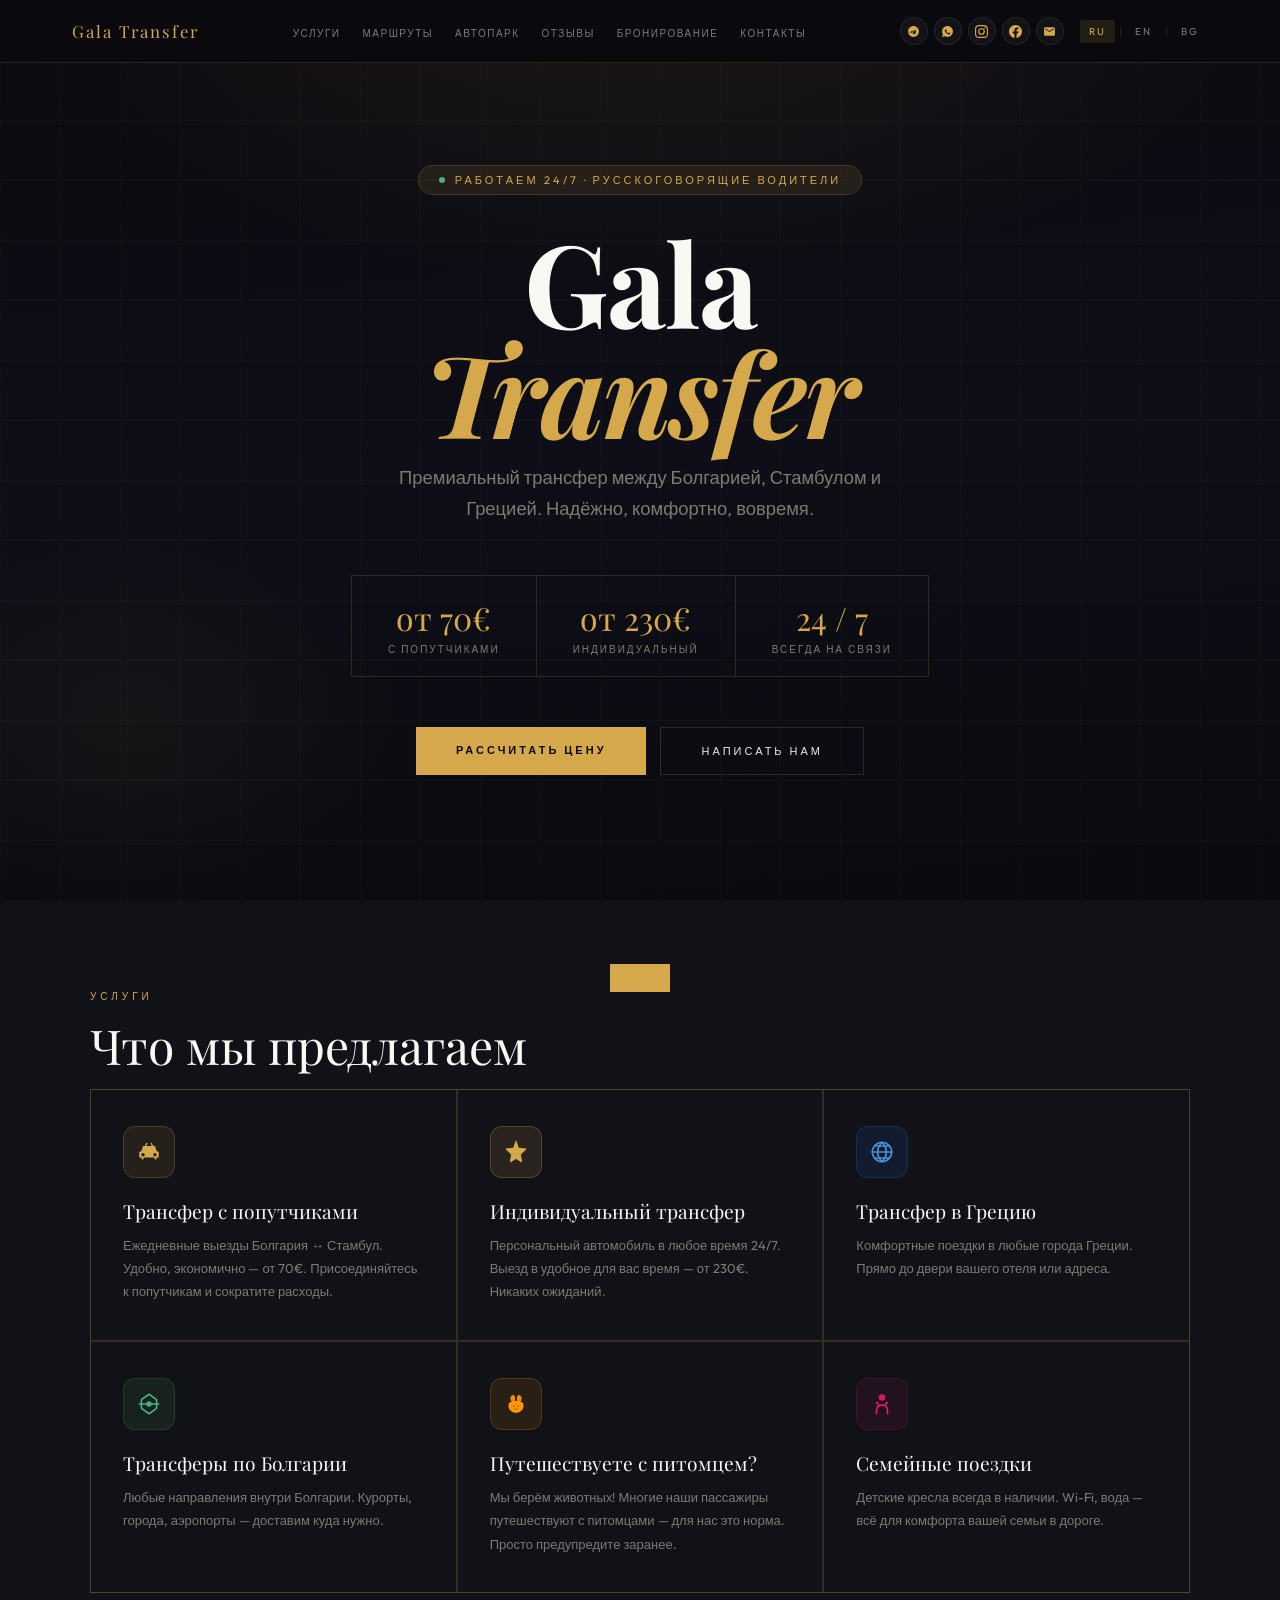
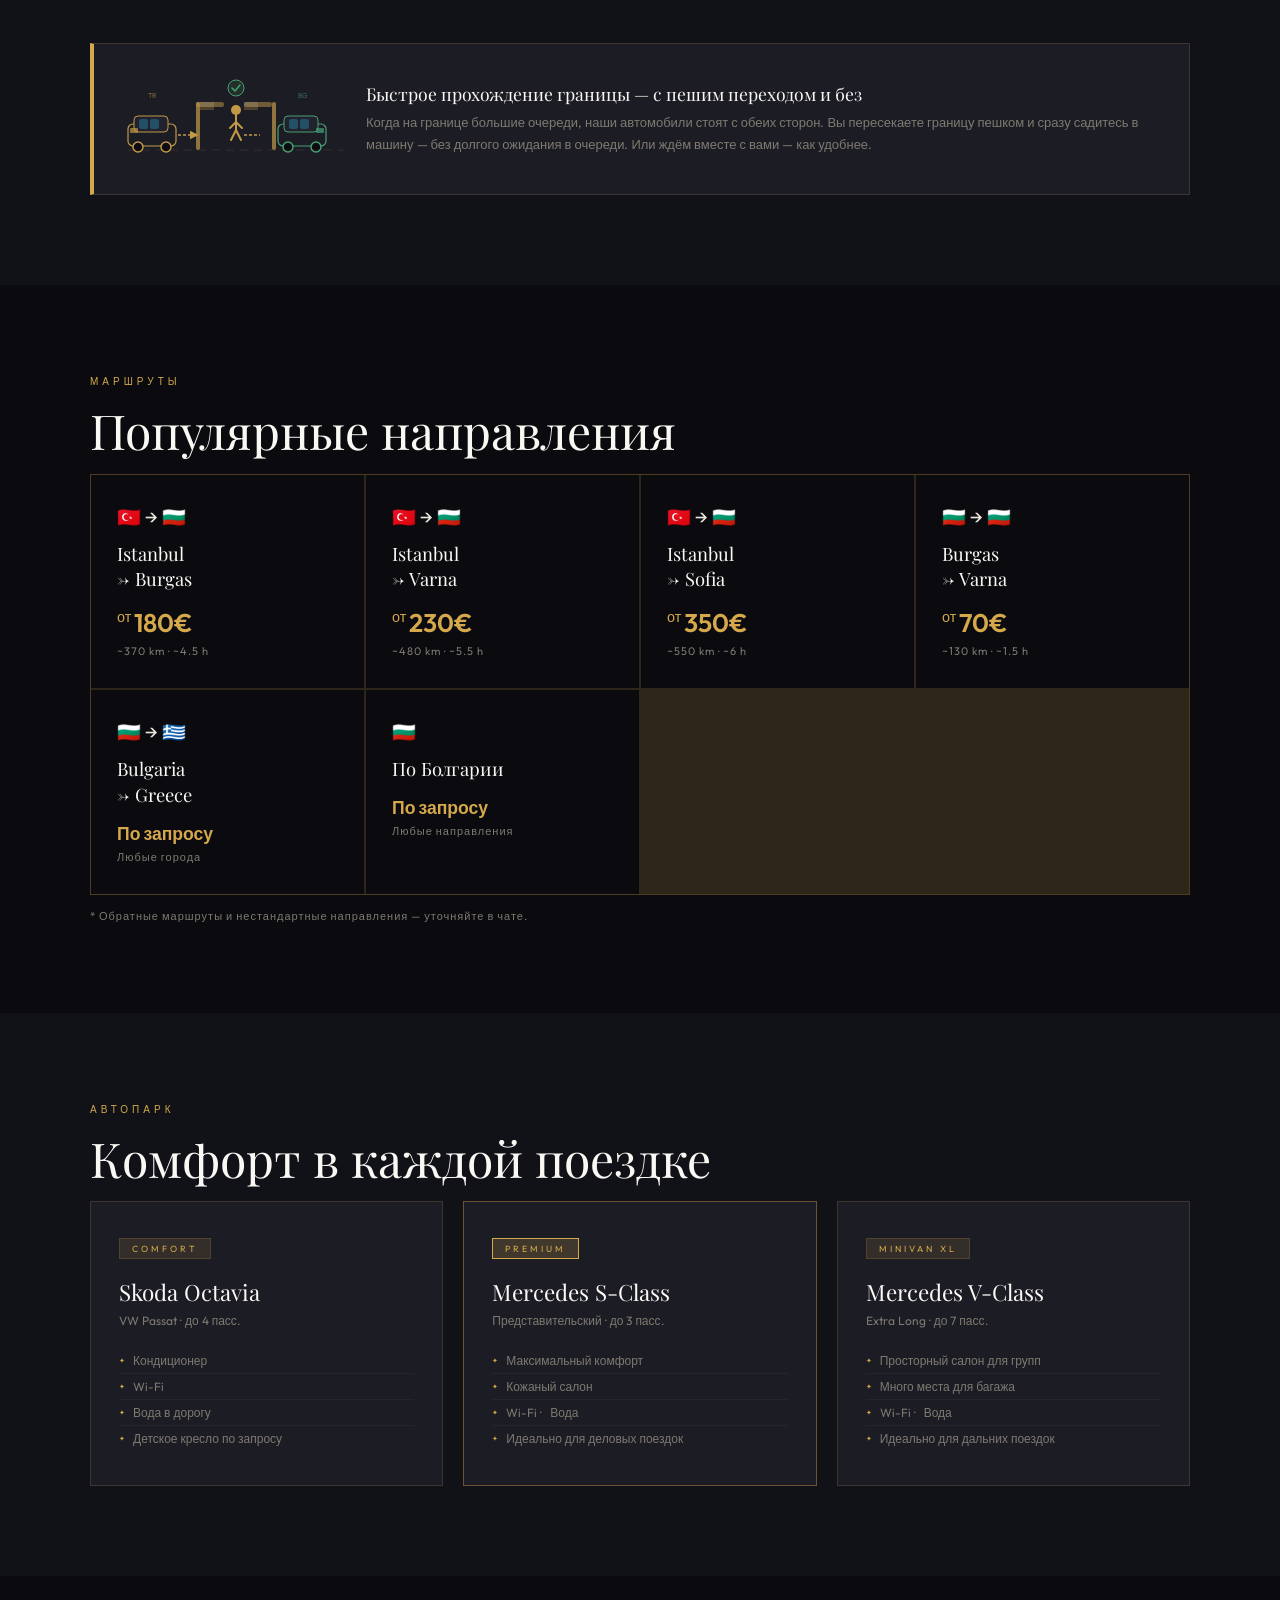
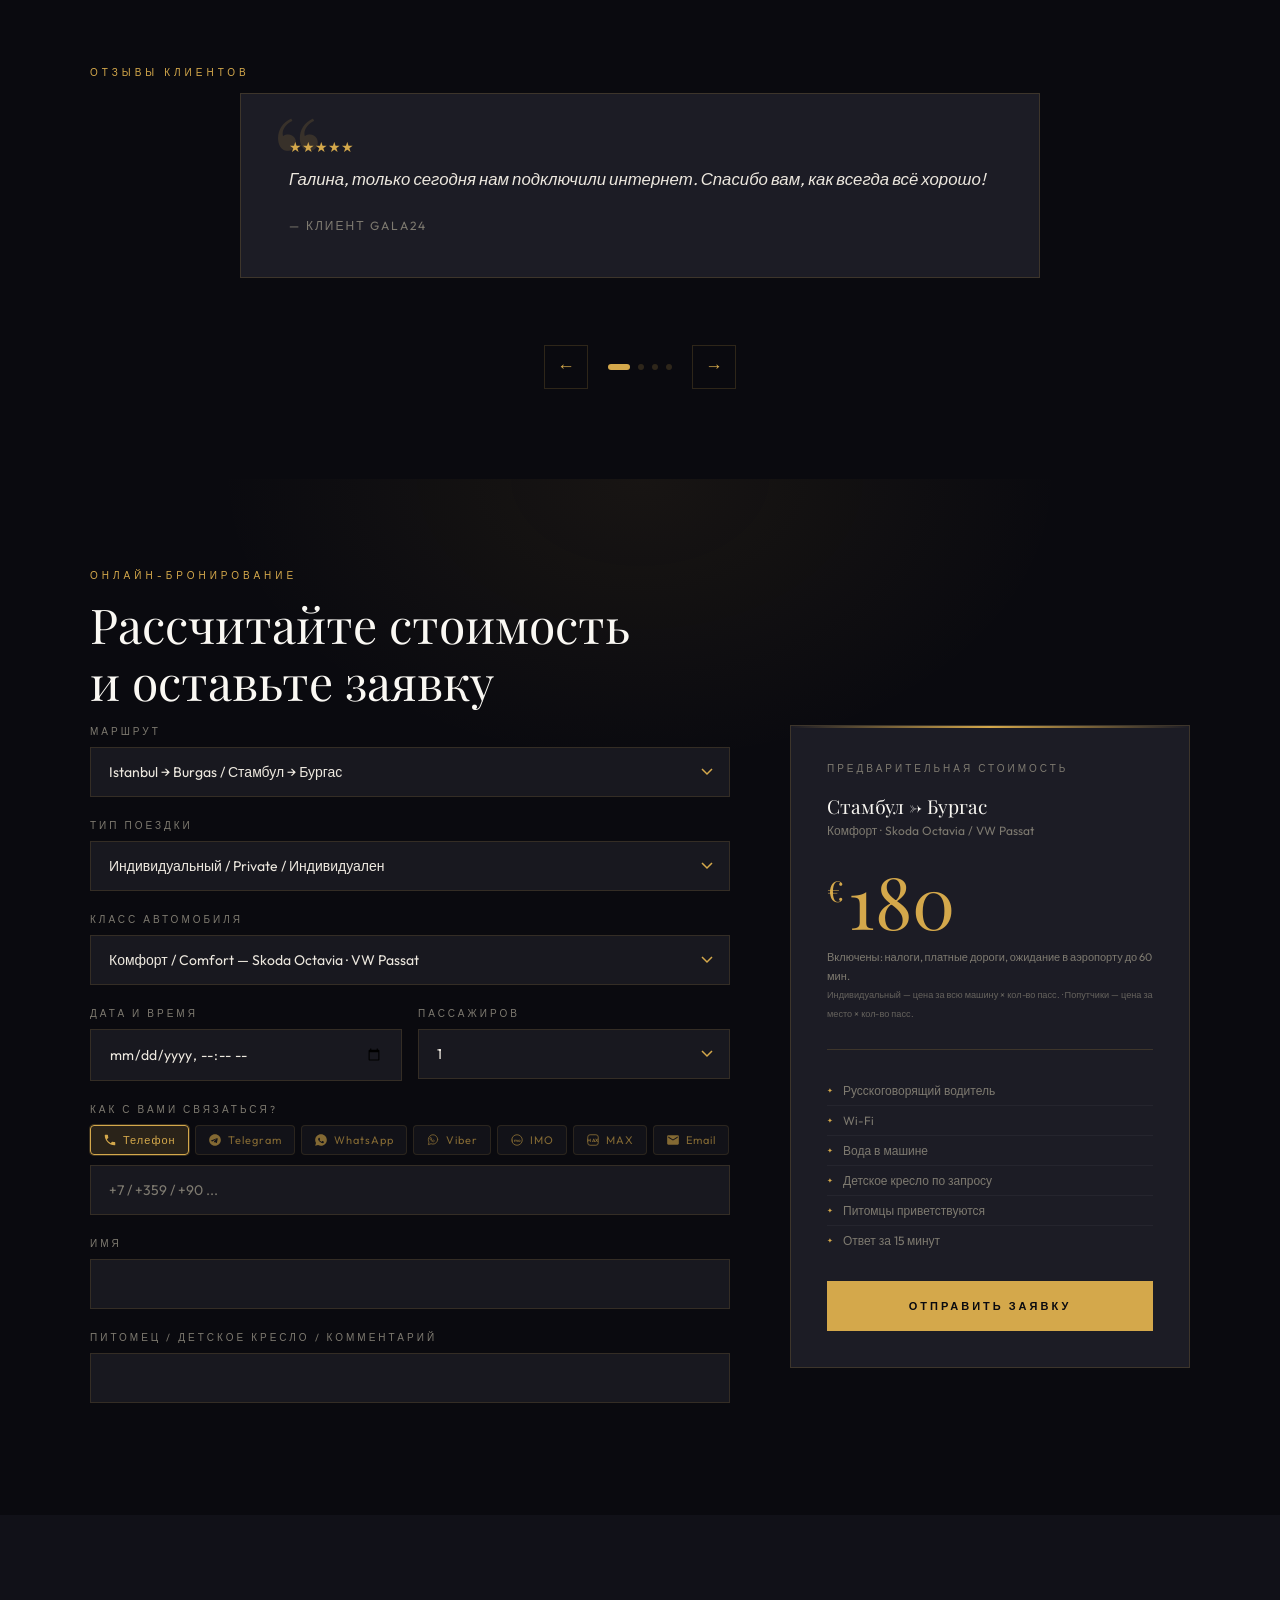
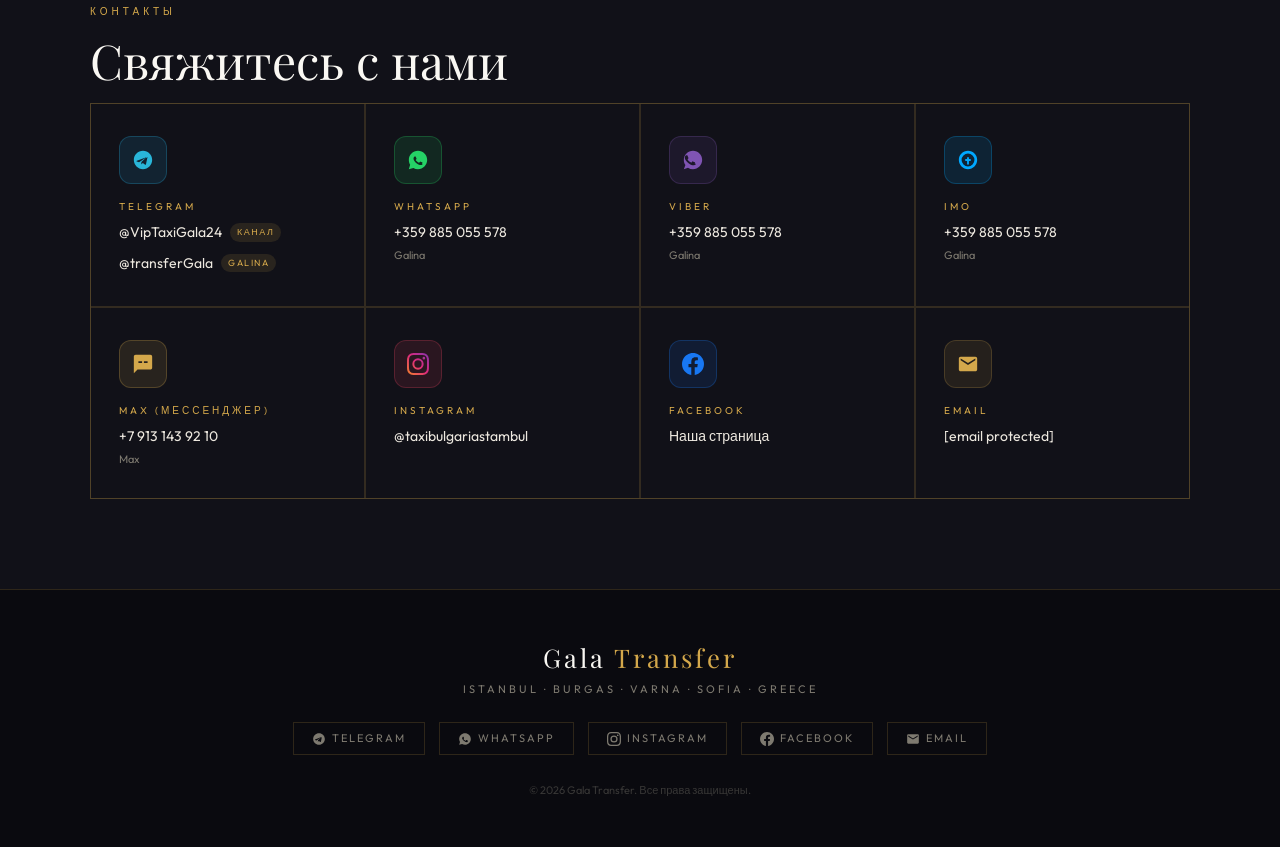
==== commit e4fafa94: "Update index.html" ====
--- a/index.html
+++ b/index.html
@@ -134,9 +134,9 @@
       </div>
     </div>
     <div class="hero-price-item">
-       <span class="hero-price-num t-ru">от 200€</span>
-<span class="hero-price-num t-en">from 200€</span>
-      <span class="hero-price-num t-bg">от 200€</span>
+       <span class="hero-price-num t-ru">от 230€</span>
+<span class="hero-price-num t-en">from 230€</span>
+      <span class="hero-price-num t-bg">от 230€</span>
       <div class="hero-price-desc">
         <span class="t-ru">Индивидуальный</span>
         <span class="t-en">Private transfer</span>
@@ -212,9 +212,9 @@
           <span class="t-bg">Индивидуален трансфер</span>
         </div>
         <div class="service-desc">
-          <span class="t-ru">Персональный автомобиль в любое время 24/7. Выезд в удобное для вас время — от 200€. Никаких ожиданий.</span>
-          <span class="t-en">Your personal vehicle any time, 24/7. Departure at your preferred time from €200. No waiting.</span>
-          <span class="t-bg">Личен автомобил по всяко време 24/7 от 200€. Без чакане.</span>
+          <span class="t-ru">Персональный автомобиль в любое время 24/7. Выезд в удобное для вас время — от 230€. Никаких ожиданий.</span>
+          <span class="t-en">Your personal vehicle any time, 24/7. Departure at your preferred time from €230. No waiting.</span>
+          <span class="t-bg">Личен автомобил по всяко време 24/7 от 230€. Без чакане.</span>
         </div>
       </div>
 
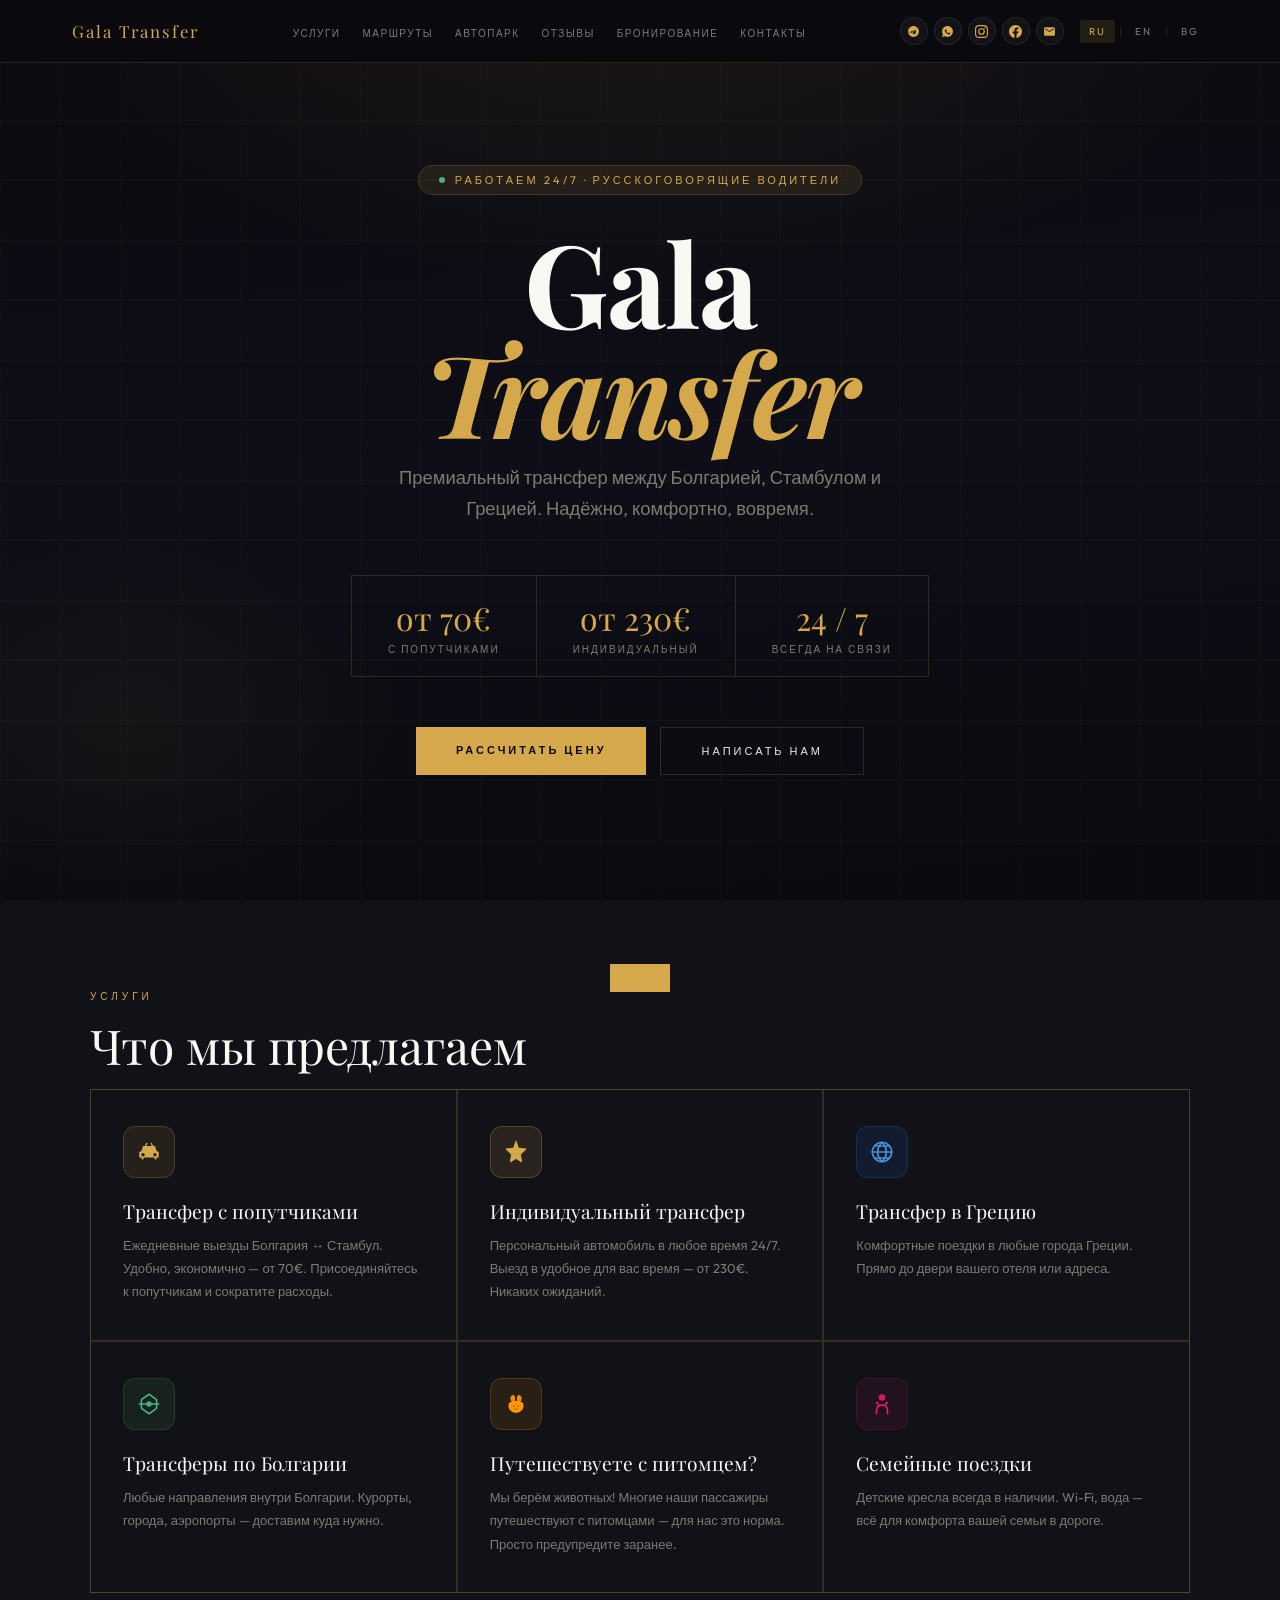
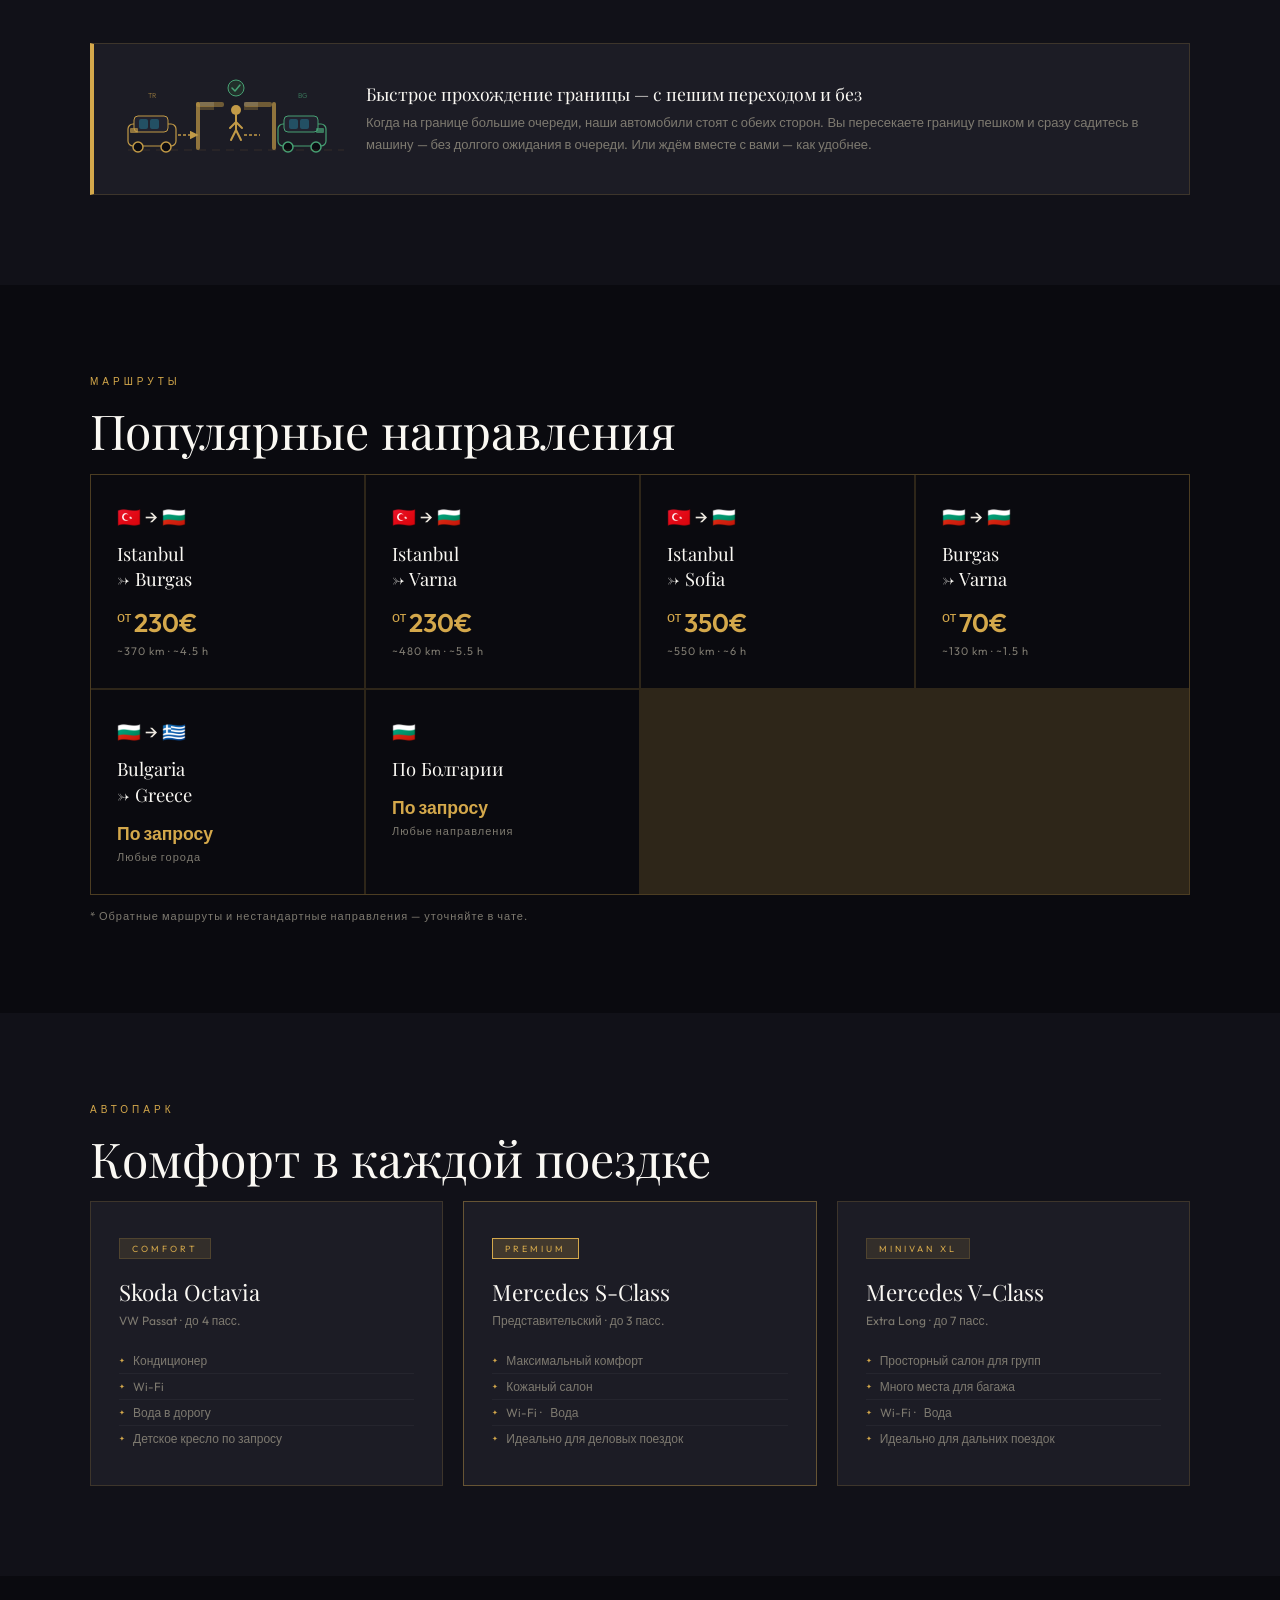
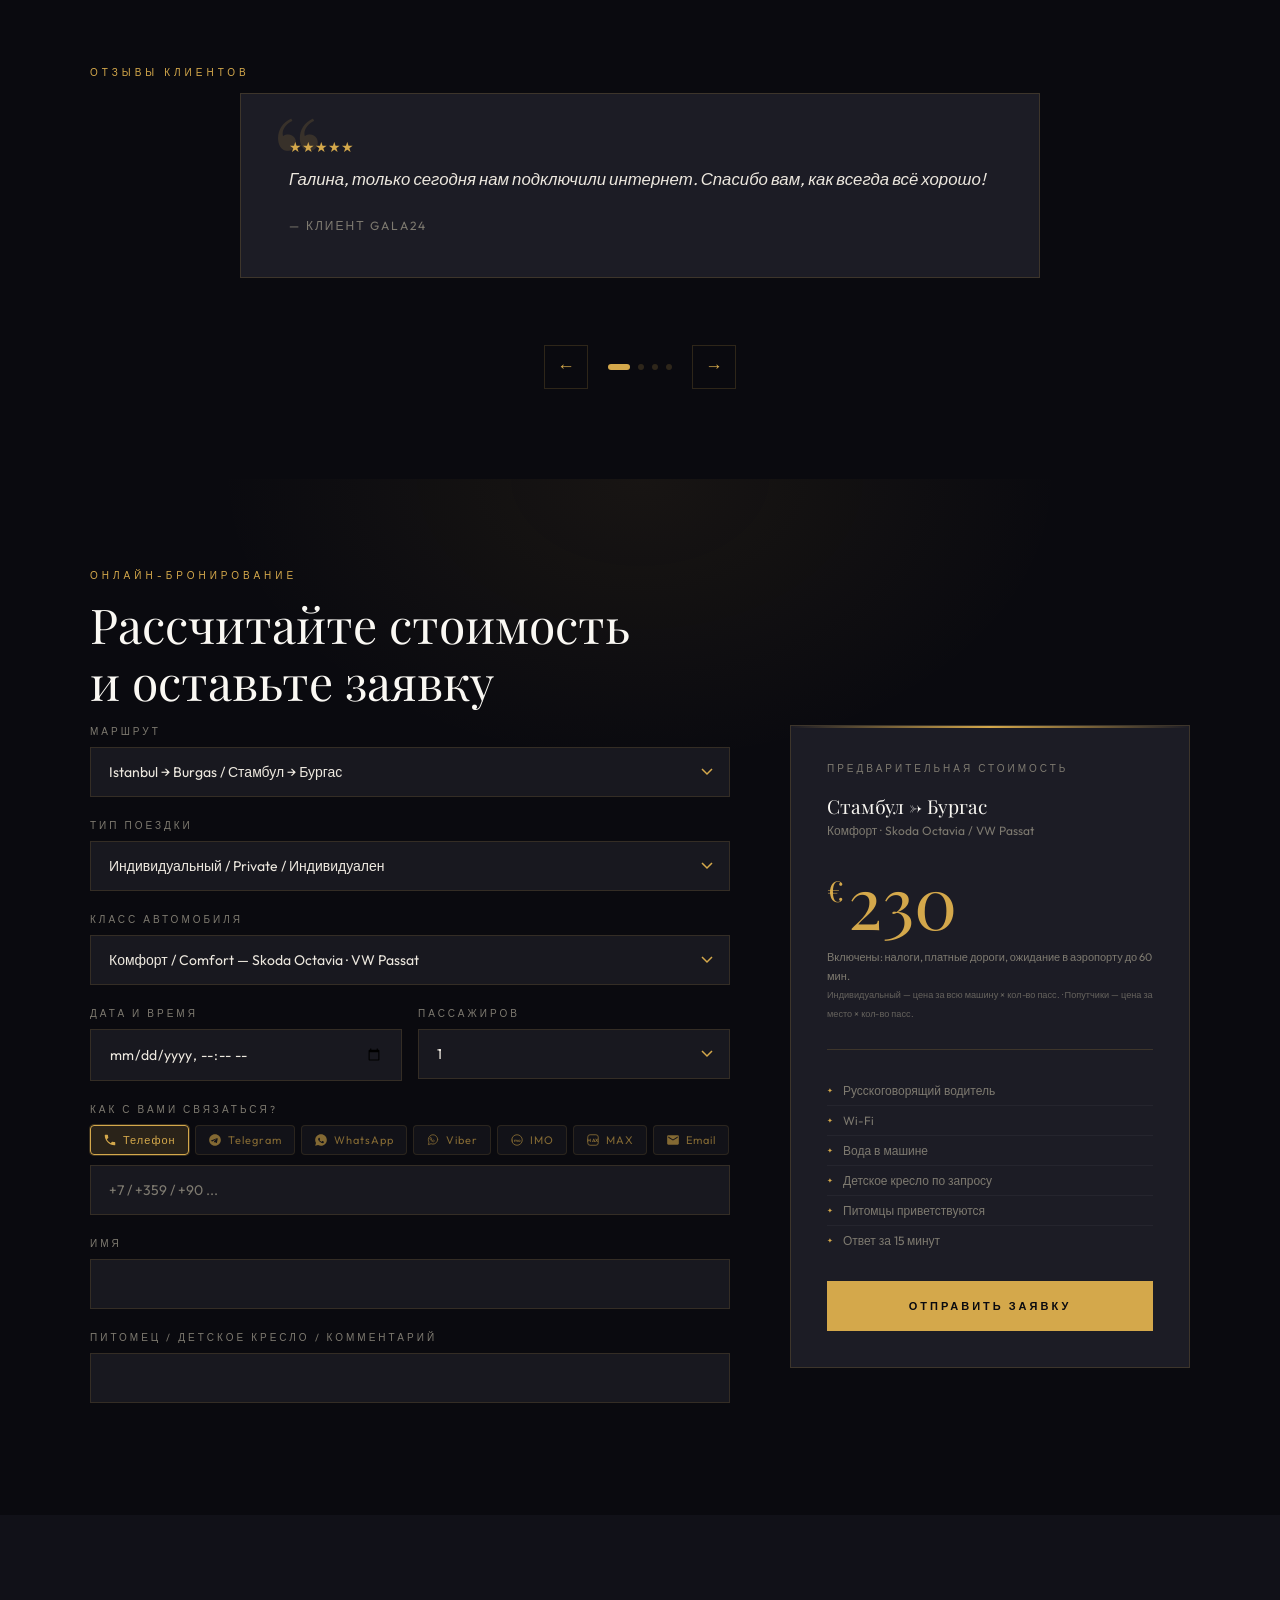
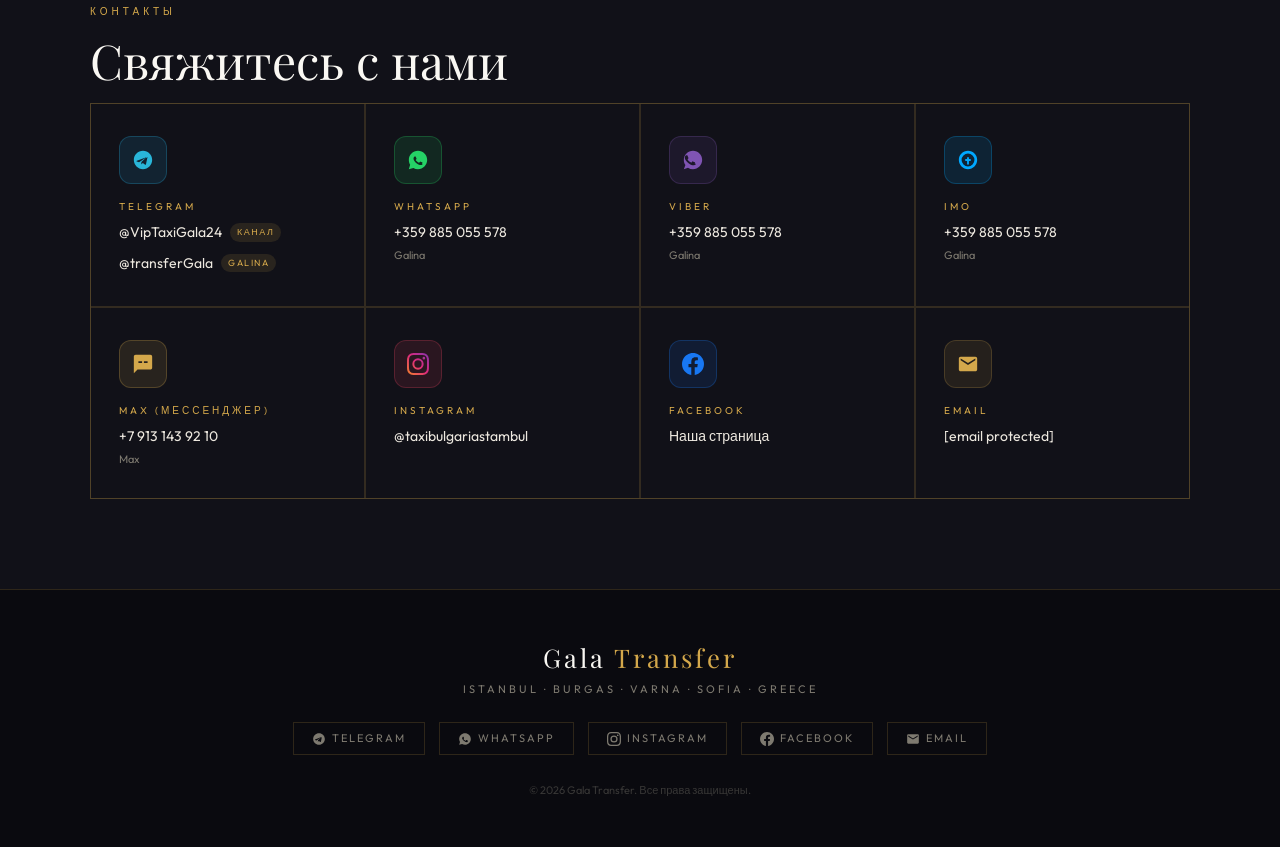
==== commit a080c340: "Update index.html" ====
--- a/index.html
+++ b/index.html
@@ -397,9 +397,9 @@
       <div class="route-card">
         <div class="route-flag">🇹🇷 → 🇧🇬</div>
         <div class="route-cities">Istanbul<br>→ Burgas</div>
-        <div class="route-price"><span class="t-ru"><sup>от </sup>180€</span>
-<span class="t-en"><sup>from </sup>180€</span>
-<span class="t-bg"><sup>от </sup>180€</span>
+        <div class="route-price"><span class="t-ru"><sup>от </sup>230€</span>
+<span class="t-en"><sup>from </sup>230€</span>
+<span class="t-bg"><sup>от </sup>230€</span>
 </div>
         <div class="route-type">~370 km · ~4.5 h</div>
       </div>
@@ -615,7 +615,7 @@
           <label class="t-en">Route</label>
           <label class="t-bg">Маршрут</label>
           <select class="form-control" id="f-route" onchange="recalc()">
-            <option value="180" data-ru="Стамбул → Бургас"    data-en="Istanbul → Burgas"   data-bg="Истанбул → Бургас">Istanbul → Burgas / Стамбул → Бургас</option>
+            <option value="230" data-ru="Стамбул → Бургас"    data-en="Istanbul → Burgas"   data-bg="Истанбул → Бургас">Istanbul → Burgas / Стамбул → Бургас</option>
             <option value="230" data-ru="Стамбул → Варна"     data-en="Istanbul → Varna"    data-bg="Истанбул → Варна">Istanbul → Varna / Стамбул → Варна</option>
             <option value="350" data-ru="Стамбул → София"     data-en="Istanbul → Sofia"    data-bg="Истанбул → София">Istanbul → Sofia / Стамбул → София</option>
             <option value="70"  data-ru="Бургас → Варна"      data-en="Burgas → Varna"      data-bg="Бургас → Варна">Burgas → Varna / Бургас → Варна</option>
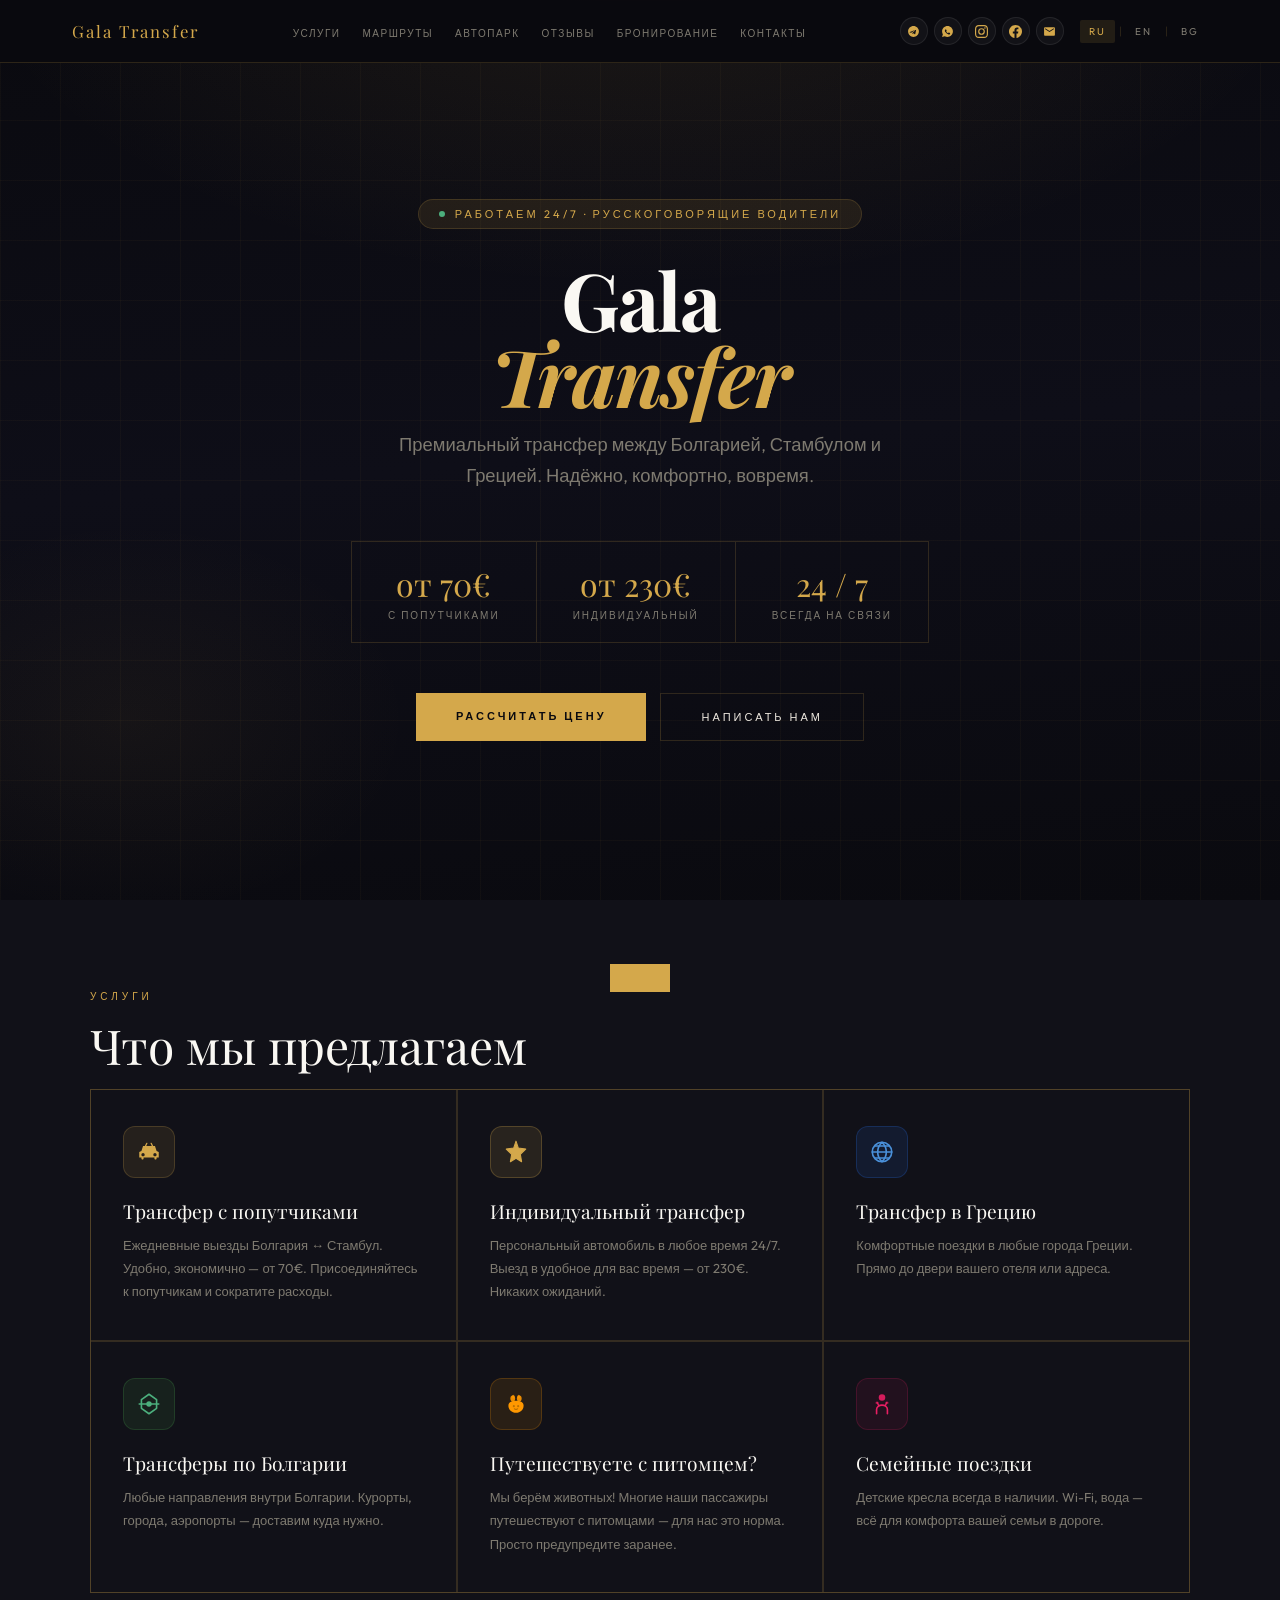
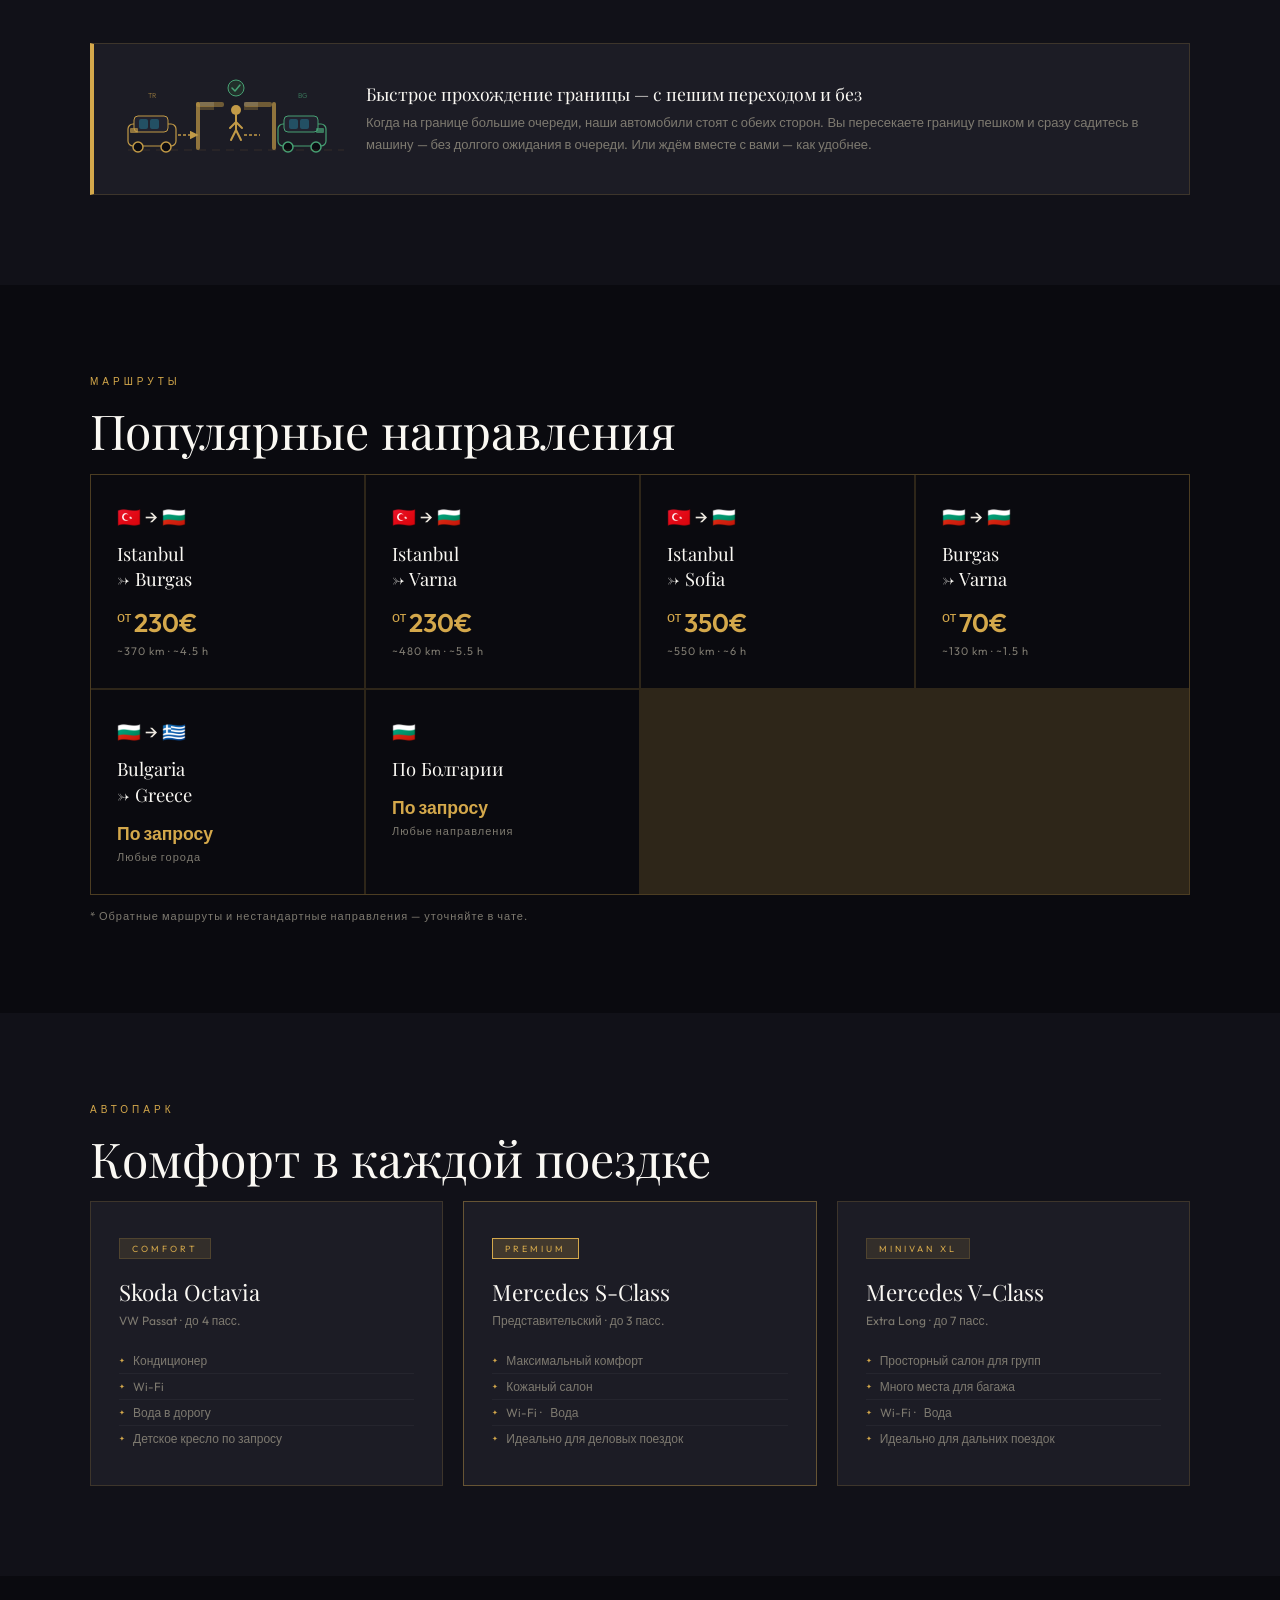
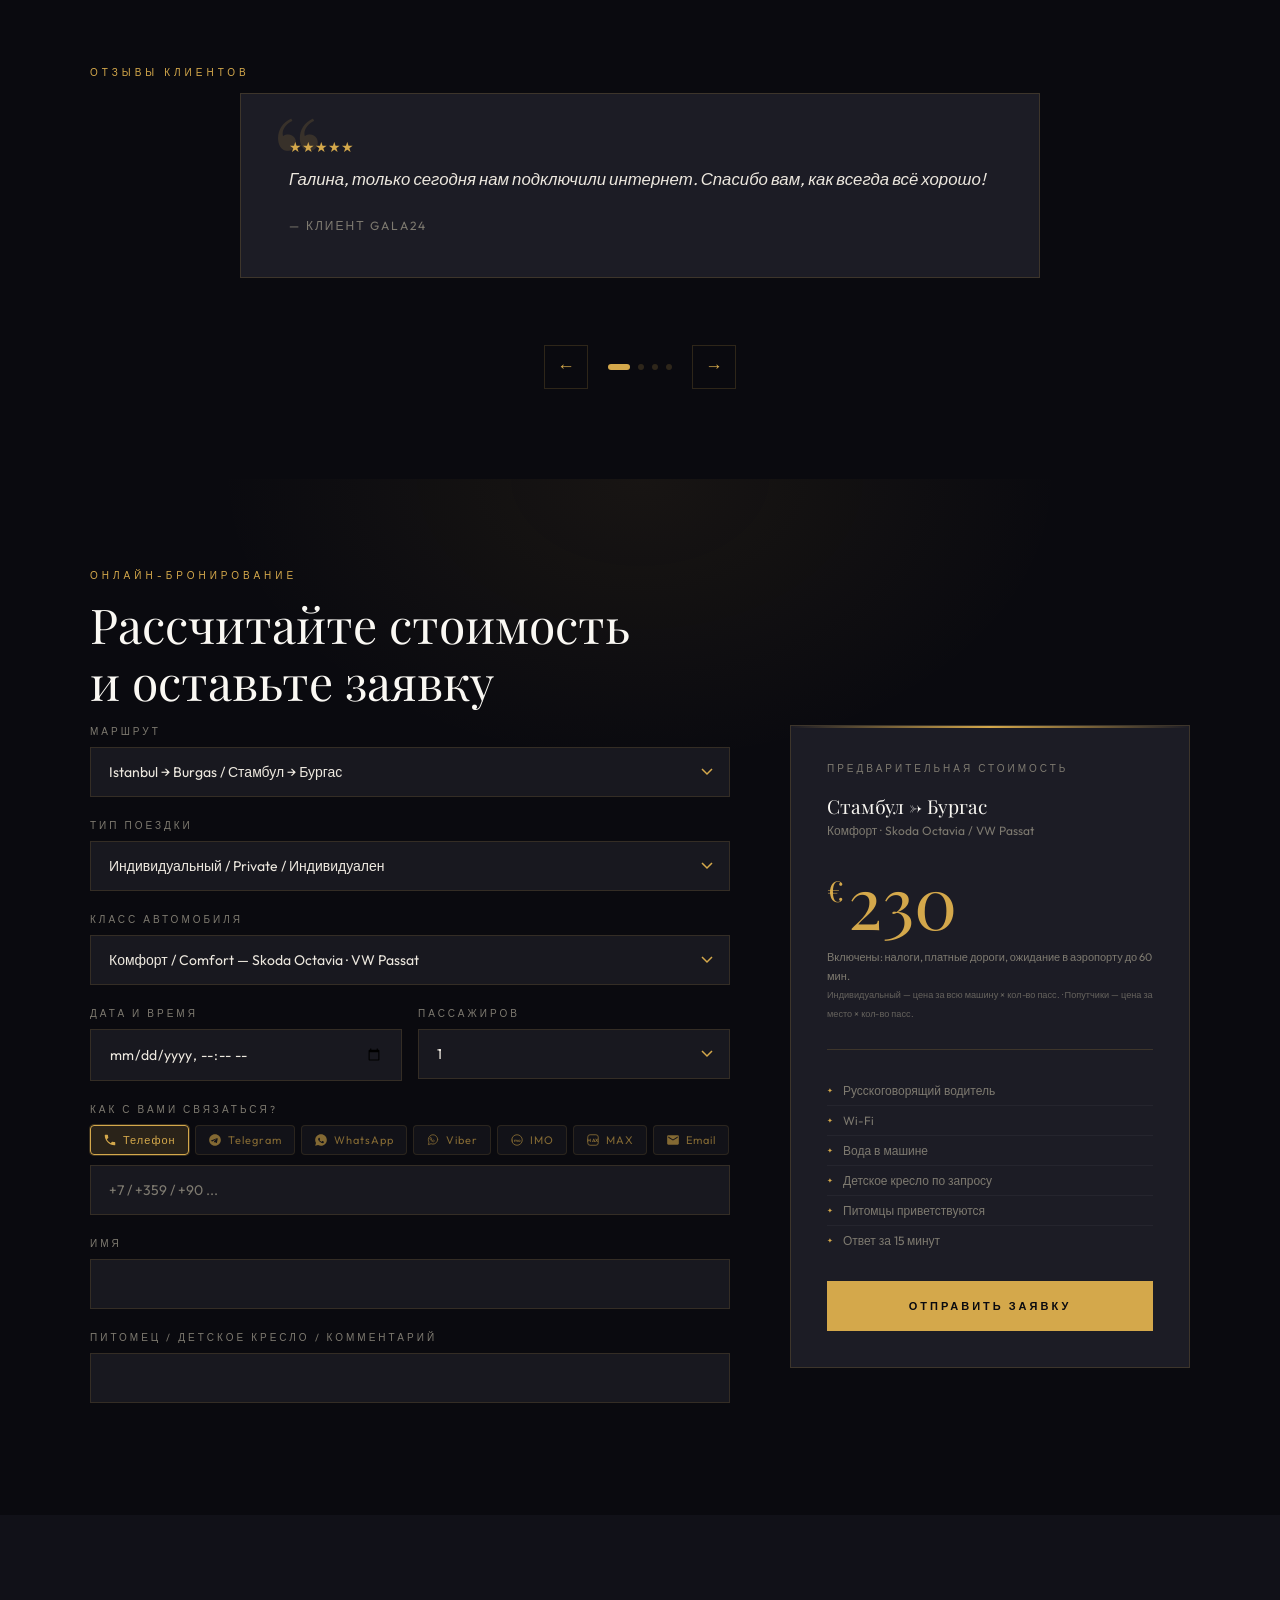
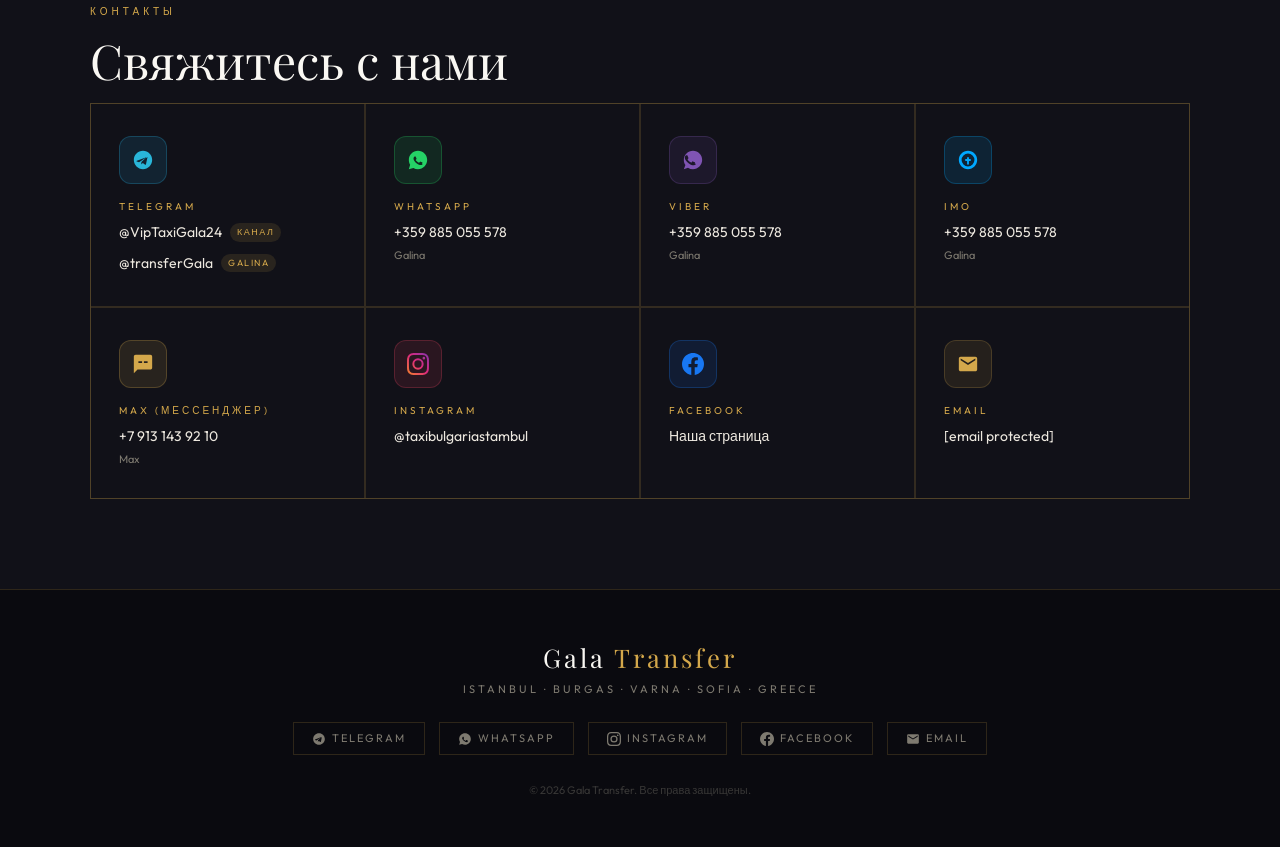
==== commit 68e740ad: "Update index.html" ====
--- a/index.html
+++ b/index.html
@@ -114,7 +114,7 @@
     <span class="t-bg">Работим 24/7 · Руско говорящи шофьори</span>
   </div>
 
-  <h1>Gala<br><span class="accent">Transfer</span></h1>
+  <h1 style="font-size: 80px;">Gala<br><span class="accent">Transfer</span></h1>
 
   <p class="hero-tagline">
     <span class="t-ru">Премиальный трансфер между Болгарией, Стамбулом и Грецией. Надёжно, комфортно, вовремя.</span>
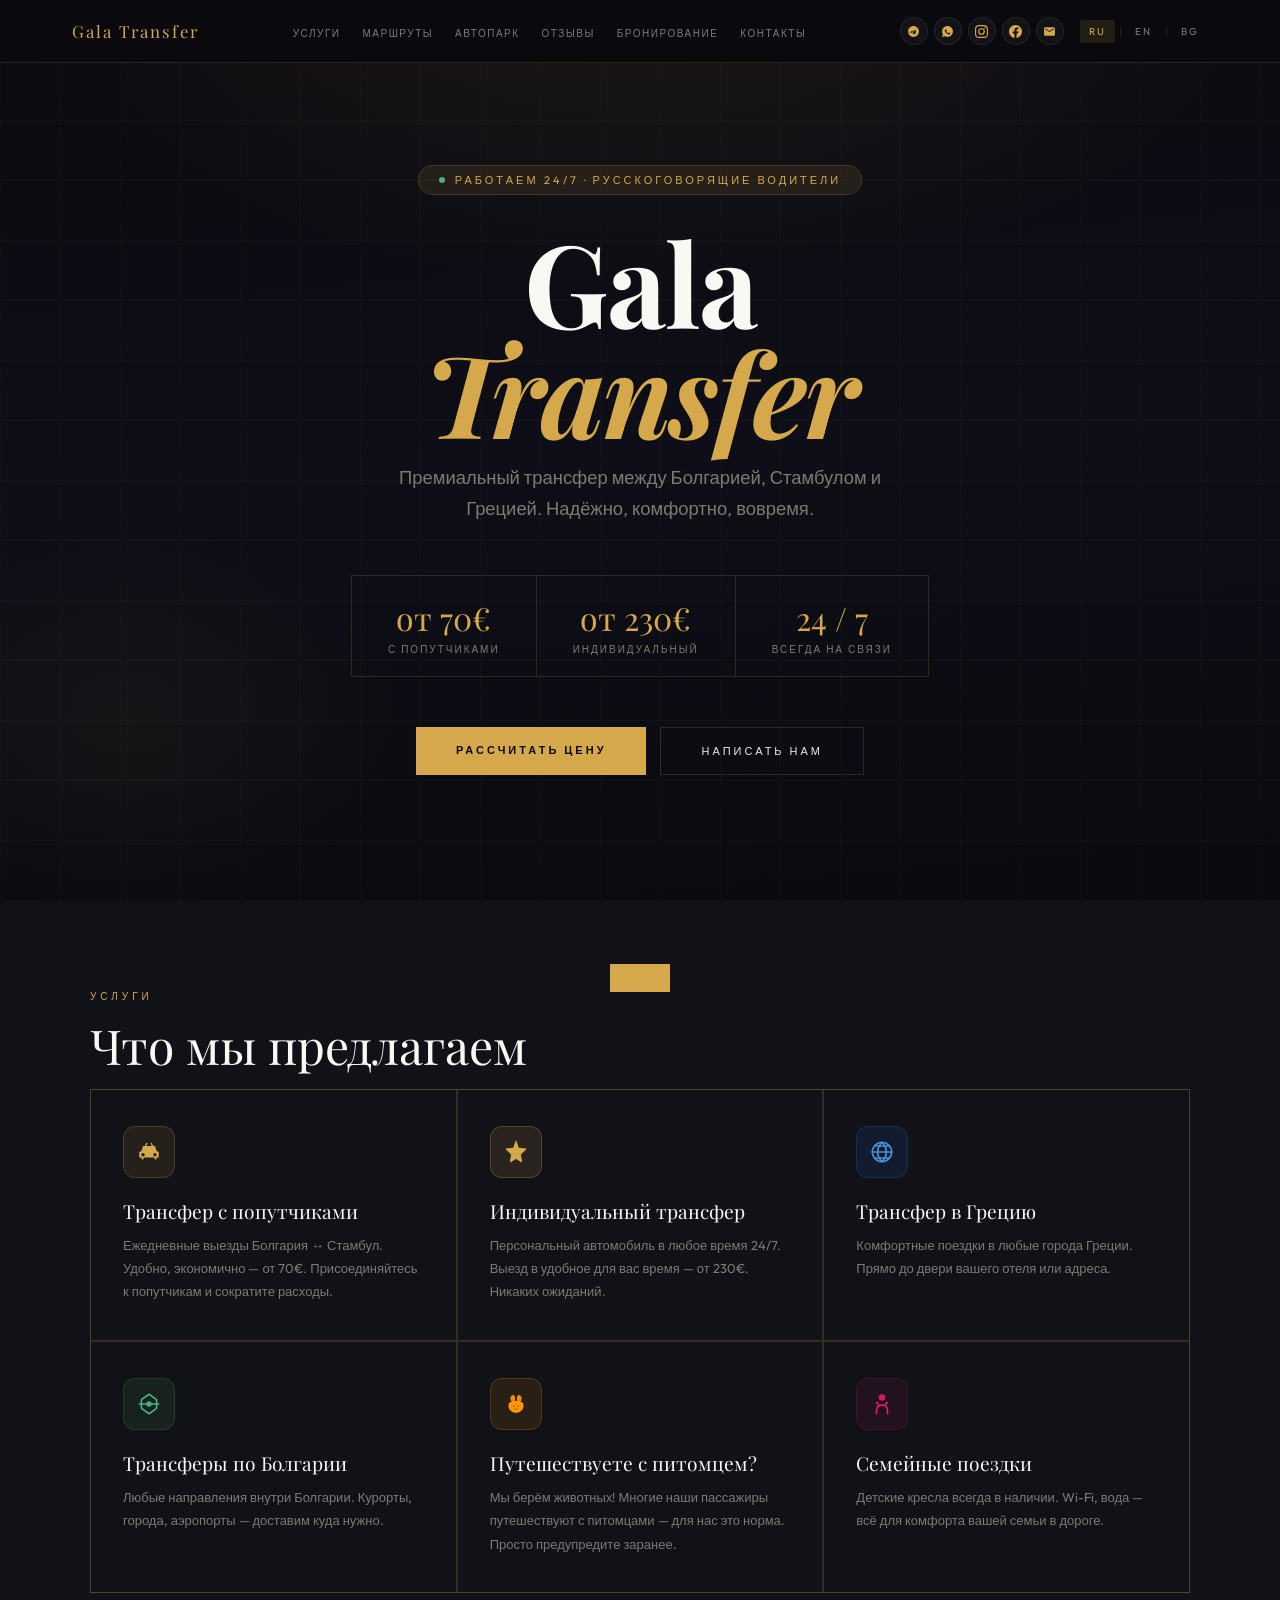
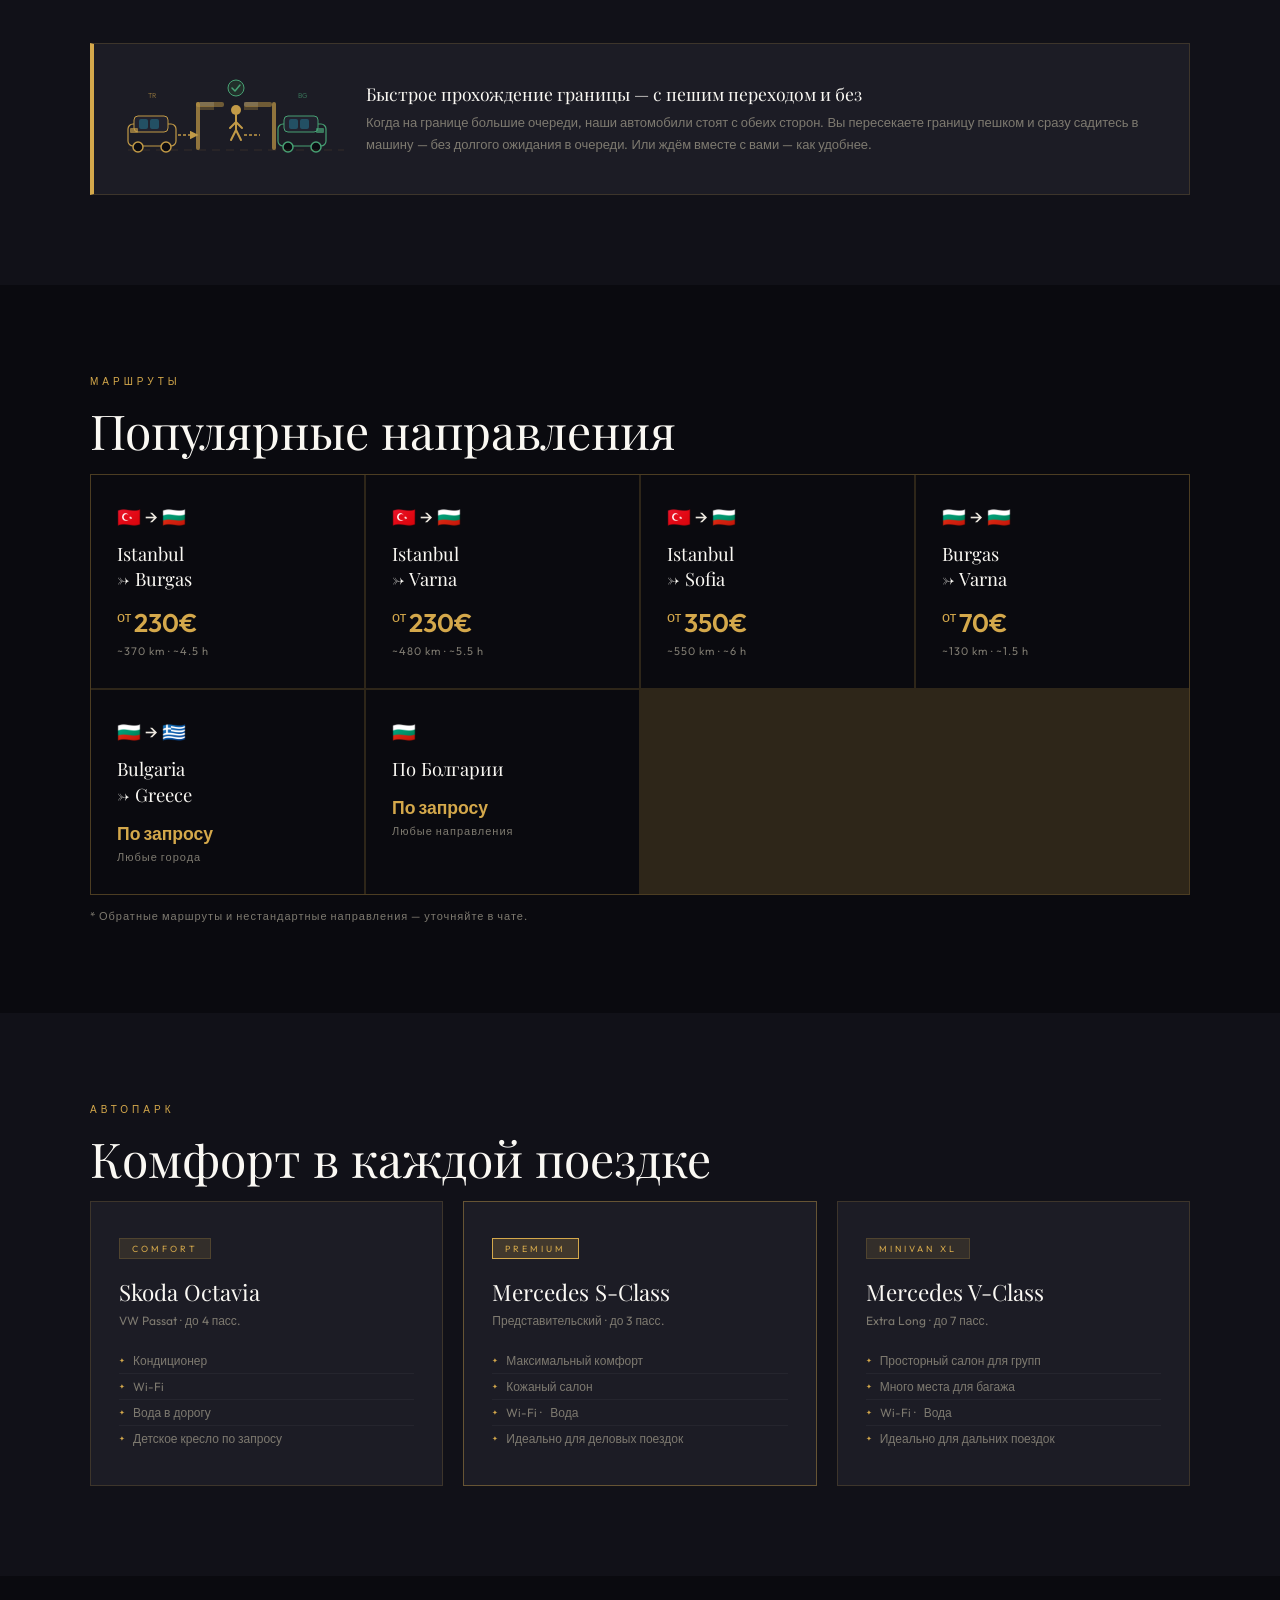
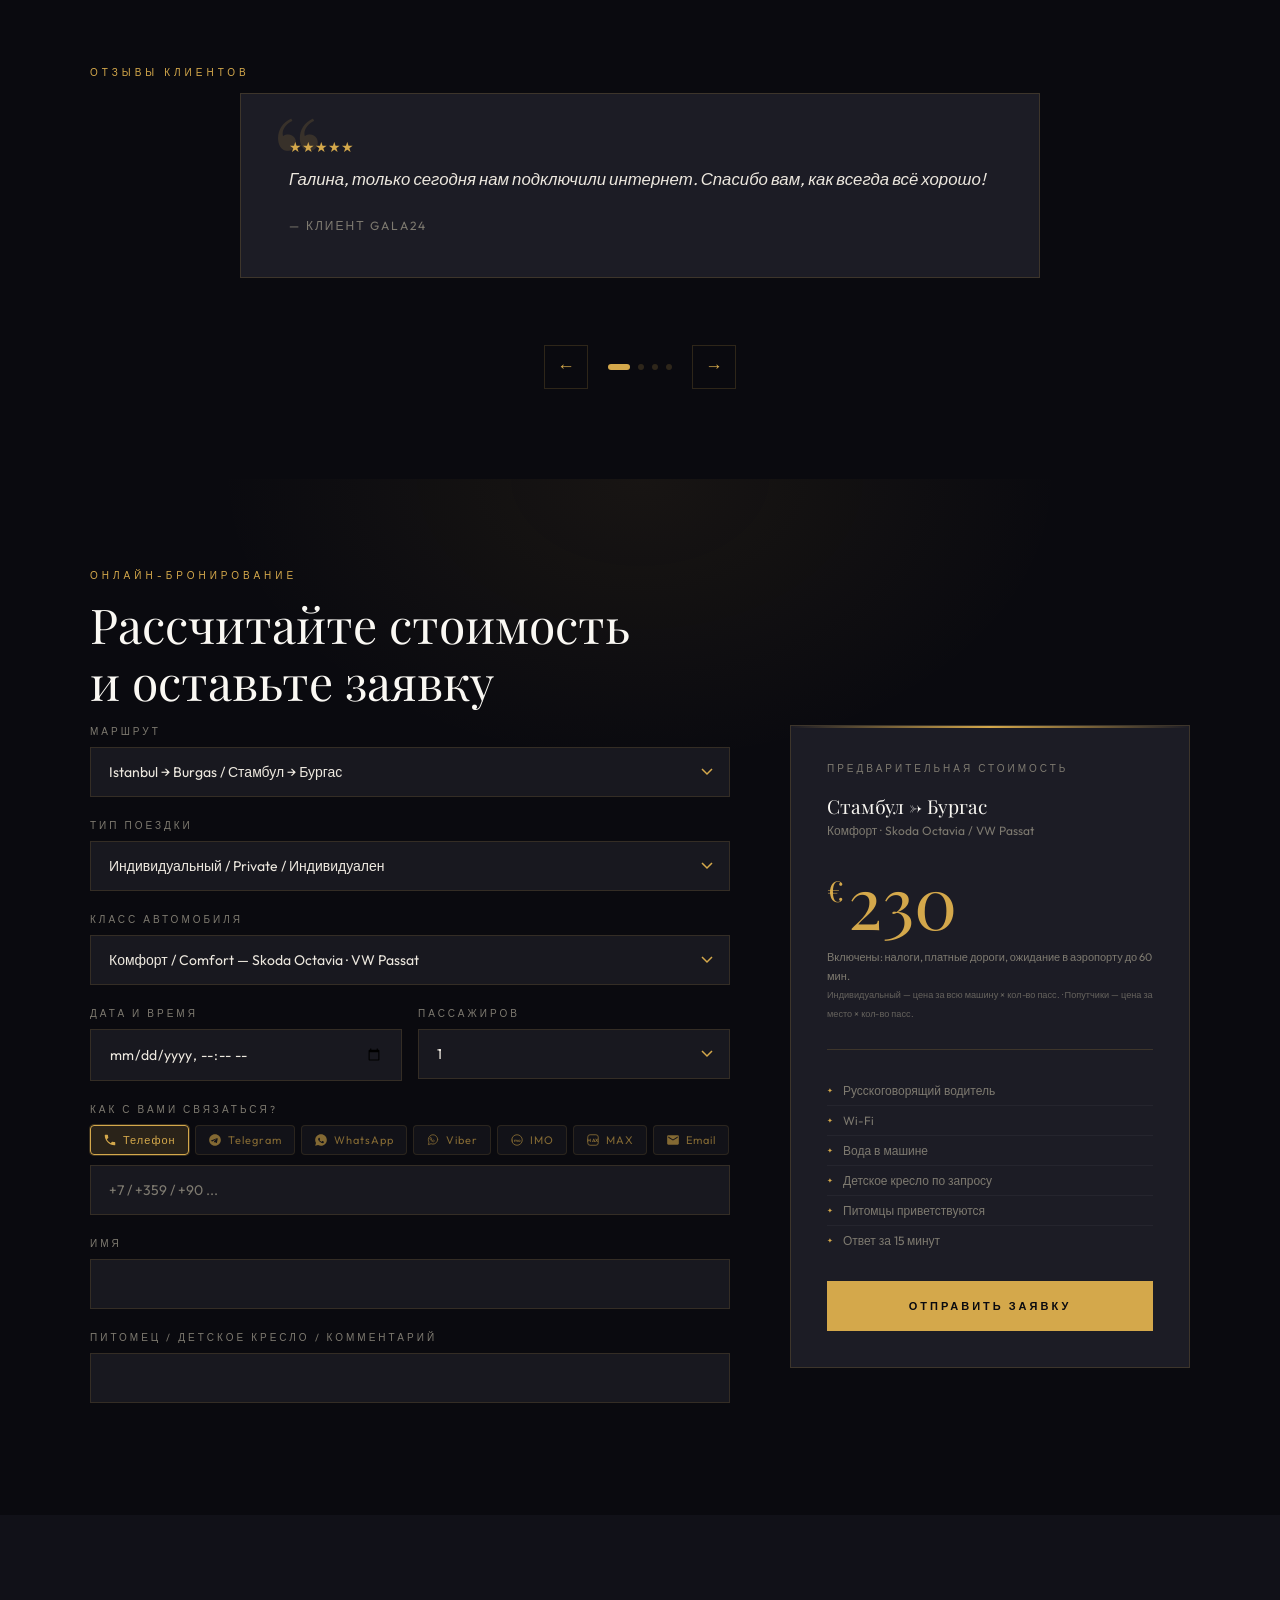
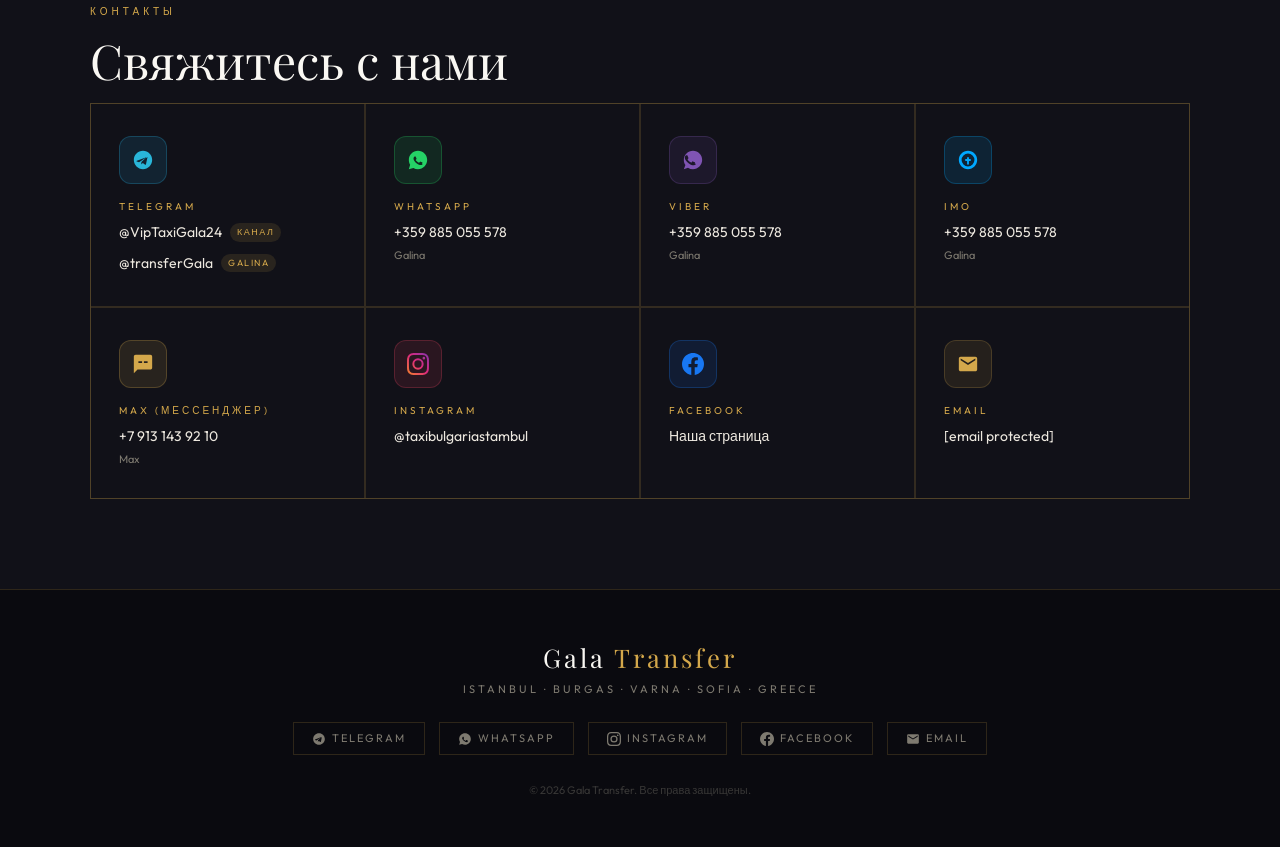
==== commit 5db245e3: "Update index.html" ====
--- a/index.html
+++ b/index.html
@@ -114,7 +114,7 @@
     <span class="t-bg">Работим 24/7 · Руско говорящи шофьори</span>
   </div>
 
-  <h1 style="font-size: 80px;">Gala<br><span class="accent">Transfer</span></h1>
+  <h1>Gala<br><span class="accent">Transfer</span></h1>
 
   <p class="hero-tagline">
     <span class="t-ru">Премиальный трансфер между Болгарией, Стамбулом и Грецией. Надёжно, комфортно, вовремя.</span>
